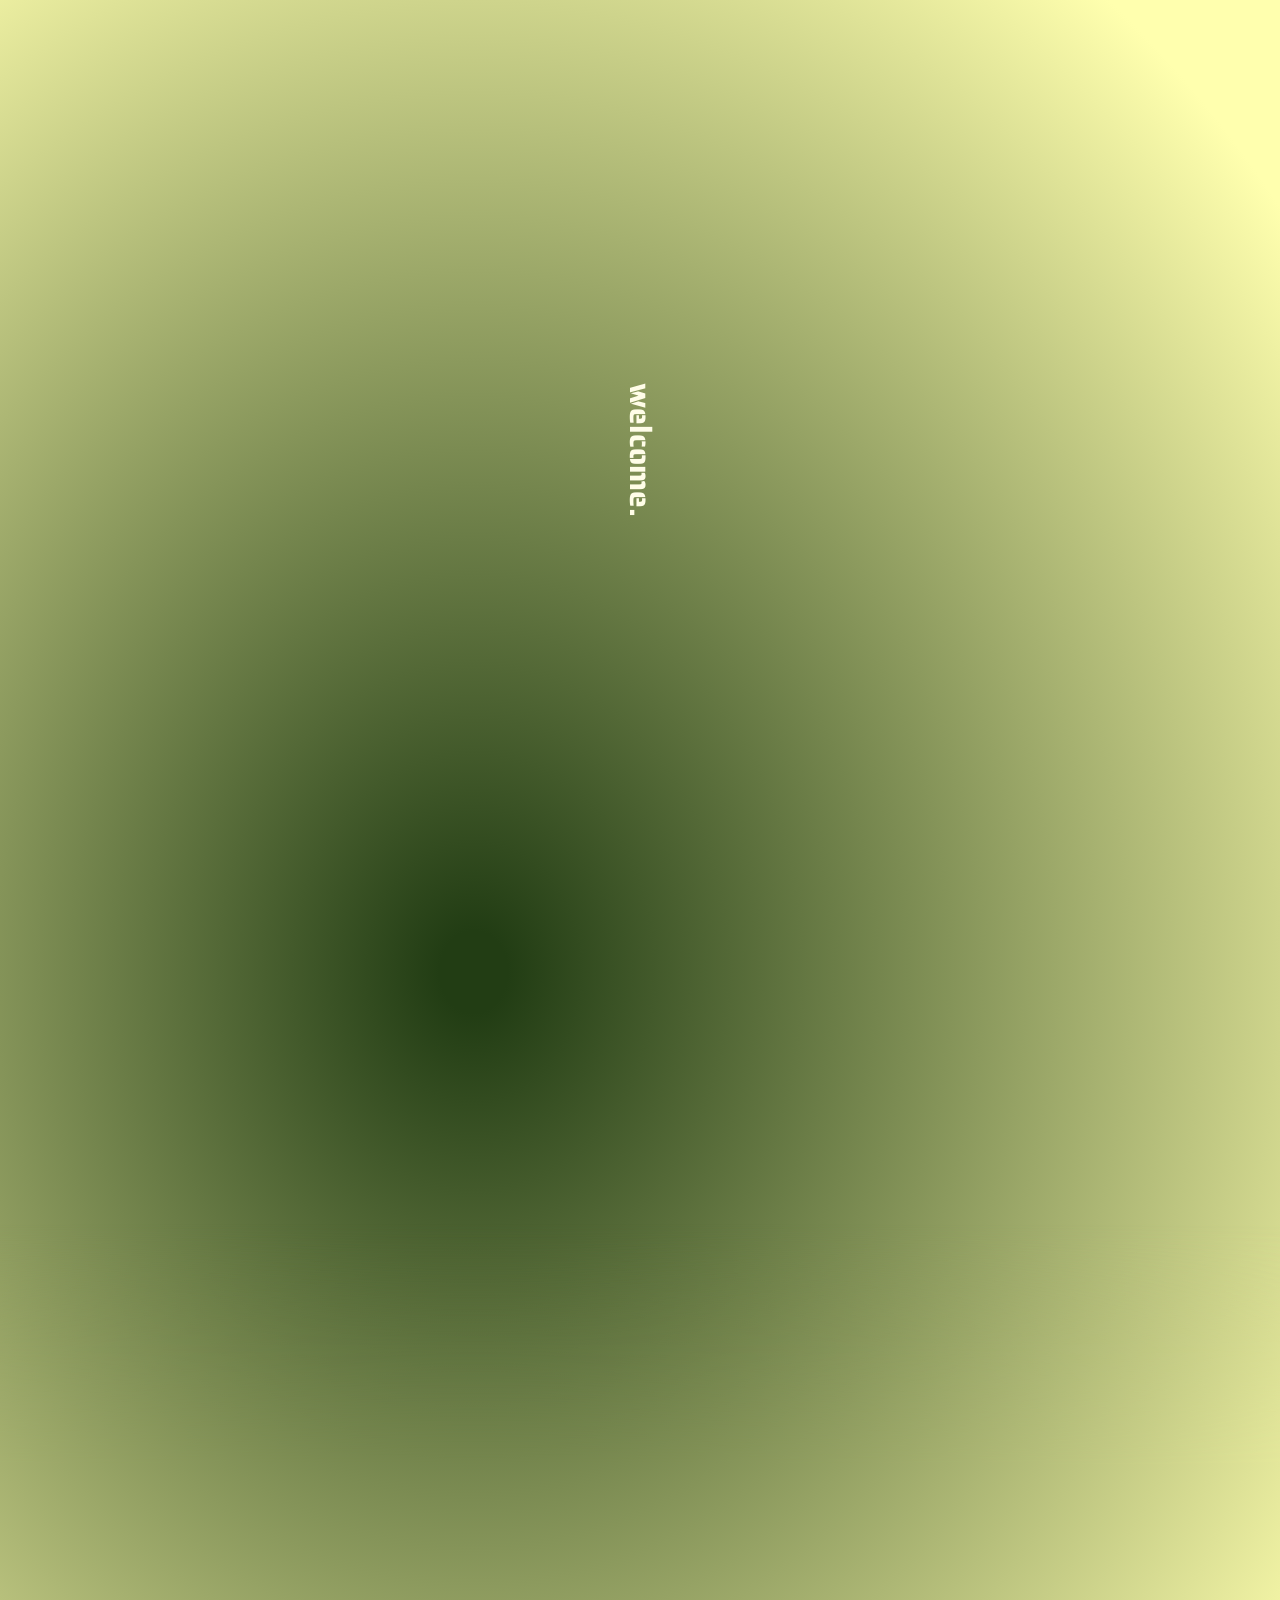
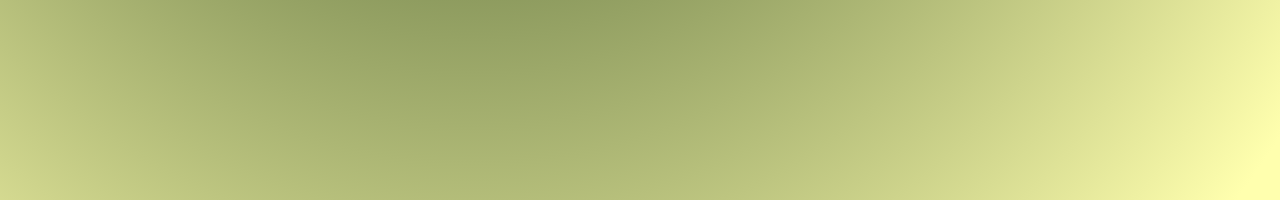
==== index.html @ 23ff1a55 "softer softer..." ====
<!DOCTYPE html>
<html lang="ko">
<head>
  <meta charset="UTF-8">
  <title>welcome.</title>
  <link rel="stylesheet" href="style.css">
</head>

<body>

  <section class="welcome">
    <h1 onclick="goAbout()">welcome.</h1>
  </section>

  <section class="about" id="about">

    <div class="video-screen">
      <video
        id="introVideo"
        src="video1.mp4"
        muted
        playsinline
        loop
        preload="auto">
      </video>
    </div>

    <div class="slider">

      <div class="panel intro">
        <div class="detail-menu">
          <a href="./input.html">Input</a>
          <a href="./dandelion.html">dandelion</a>
          <a href="./untitled.html">untitled</a>
        </div>

        <h2>about.</h2>
      </div>

      <div class="panel content">

        <div class="top-info">
          <p class="school">Hongik Univ.</p>
          <p class="dept">Department of Liberal Studies</p>
        </div>

        <div class="main-info">
          <p class="desc">
            미래에 직접 만든 툴로 제약분야에서 종사하고 싶습니다.
          </p>

          <p class="lang">
            I use <a href="./python.html">Python</a>.
          </p>
        </div>

      </div>

    </div>

  </section>

  <script>
    const about = document.querySelector('.about');
    const intro = document.querySelector('.intro');
    const video = document.querySelector('#introVideo');

    let isOpen = false;
    let warmupTimer = null;
    let sequenceTimers = [];
    const videoStartTime = 0;
    const scrollDuration = 1050;
    const videoFadeDuration = 1100;

    function clearSequenceTimers() {
      sequenceTimers.forEach(timer => clearTimeout(timer));
      sequenceTimers = [];

      if (warmupTimer !== null) {
        clearTimeout(warmupTimer);
        warmupTimer = null;
      }
    }

    function resetAboutState() {
      about.classList.remove('video-on');
      about.classList.remove('text-visible');
      about.classList.remove('open');
      intro.classList.remove('open');

      isOpen = false;
    }

    function openAbout() {
      about.classList.add('open');
      intro.classList.add('open');
      isOpen = true;
    }

    function closeAbout() {
      about.classList.remove('open');
      intro.classList.remove('open');
      isOpen = false;
    }

    function waitForVideoEvent(eventName, fallbackTime = 700) {
      return Promise.race([
        new Promise(resolve => {
          video.addEventListener(eventName, resolve, { once: true });
        }),
        new Promise(resolve => {
          setTimeout(resolve, fallbackTime);
        })
      ]);
    }

    async function resetVideoToBeginning() {
      if (video.readyState < 1) {
        video.load();
        await waitForVideoEvent('loadedmetadata');
      }

      video.pause();
      video.currentTime = videoStartTime;
      await waitForVideoEvent('seeked');
    }

    async function playVideoFromBeginning() {
      try {
        video.currentTime = videoStartTime;
        await waitForVideoEvent('seeked', 250);

        await video.play();
      } catch (error) {
        console.log('video play failed:', error);
      }
    }

    function startVideoSequence() {
      if (warmupTimer !== null) {
        clearTimeout(warmupTimer);
        warmupTimer = null;
      }

      about.classList.add('video-on');

      sequenceTimers.push(
        setTimeout(() => {
          playVideoFromBeginning();
        }, Math.max(scrollDuration, videoFadeDuration + 150))
      );

      sequenceTimers.push(
        setTimeout(() => {
          about.classList.add('text-visible');
        }, scrollDuration + 1200)
      );

      sequenceTimers.push(
        setTimeout(() => {
          openAbout();
        }, scrollDuration + 3200)
      );
    }

    function goAbout() {
      clearSequenceTimers();
      resetAboutState();

      about.scrollIntoView({
        behavior: 'smooth'
      });

      resetVideoToBeginning().catch(error => {
        console.log('video seek failed:', error);
      });
      startVideoSequence();
    }

    intro.addEventListener('click', () => {
      if (!about.classList.contains('text-visible')) return;

      if (isOpen) {
        closeAbout();
      } else {
        openAbout();
      }
    });

    window.addEventListener('load', () => {
      video.load();

      video.play()
        .then(() => {
          warmupTimer = setTimeout(() => {
            video.pause();
            video.currentTime = videoStartTime;
          }, 1200);
        })
        .catch(error => {
          console.log('video warmup failed:', error);
          resetVideoToBeginning().catch(seekError => {
            console.log('video seek failed:', seekError);
          });
        });
    });
  </script>

</body>
</html>
---- style.css ----
html {
  min-height: 100%;
}

body {
  margin: 0;
  padding: 0;
  min-height: 200vh;
  background: radial-gradient(
    ellipse at 37% 54%,
    #223d14 3%,
    #ffffae 90%
  );
  background-repeat: no-repeat;
  background-size: 100% 200vh;
}

/* 폰트 */
@font-face {
  font-family: 'SairaStencil';
  src: url('Saira.ttf');
}

@font-face {
  font-family: 'NotoSerifKR';
  src: url('Noto.ttf');
}

/* welcome. / about. */
h1,
h2 {
  font-family: 'SairaStencil', sans-serif;
  font-size: 30px;
  color: #fffde8;
  writing-mode: vertical-rl;
  margin: 0;
  cursor: pointer;
}

h1:hover,
h2:hover,
.detail-menu a:hover {
  background: linear-gradient(167deg, #fffab9, #ffdddf);
  -webkit-background-clip: text;
  -webkit-text-fill-color: transparent;
  transition: 0.35s;
}

/* 첫 화면 */
.welcome {
  height: 100vh;
  background: transparent;

  display: flex;
  justify-content: center;
  align-items: center;
}

/* about 화면 */
.about {
  position: relative;
  height: 100vh;
  overflow: hidden;
  background: transparent;
}

/* 배경 영상 */
.video-screen {
  position: absolute;
  inset: 0;
  z-index: 1;

  width: 100vw;
  height: 100vh;

  opacity: 1;
}

.about.video-on .video-screen {
  opacity: 1;
}

.video-screen video {
  width: 100vw;
  height: 100vh;
  object-fit: cover;
  filter: none;
  display: block;
}

.video-screen::before,
.video-screen::after {
  content: "";
  position: absolute;
  left: 0;
  width: 100%;
  height: 64vh;
  background: radial-gradient(
    ellipse at 37% 54%,
    #223d14 3%,
    #ffffae 90%
  );
  background-repeat: no-repeat;
  background-size: 100% 200vh;
  background-position: 0 -100vh;
  opacity: 1;
  pointer-events: none;
  transition: transform 1.3s ease 0.08s, opacity 1.3s ease 0.08s;
}

.video-screen::before {
  top: 0;
  -webkit-mask-image: linear-gradient(to bottom, #000 0%, #000 58%, transparent 100%);
  mask-image: linear-gradient(to bottom, #000 0%, #000 58%, transparent 100%);
}

.video-screen::after {
  bottom: 0;
  background-position: 0 -136vh;
  -webkit-mask-image: linear-gradient(to top, #000 0%, #000 58%, transparent 100%);
  mask-image: linear-gradient(to top, #000 0%, #000 58%, transparent 100%);
}

.about.video-on .video-screen::before,
.about.video-on .video-screen::after {
  opacity: 0;
}

.about.video-on .video-screen::before {
  transform: translateY(-6vh);
}

.about.video-on .video-screen::after {
  transform: translateY(6vh);
}

/* about / menu / content layer */
.slider {
  position: relative;
  z-index: 2;

  width: 100vw;
  height: 100vh;

  opacity: 0;
  pointer-events: none;
  transition: opacity 1.25s ease;
}

.about.text-visible .slider {
  opacity: 1;
  pointer-events: auto;
}

/* 공통 패널 */
.panel {
  position: absolute;
  top: 0;
  left: 0;

  width: 100vw;
  height: 100vh;

  display: flex;
  justify-content: center;
  align-items: center;
}

/* about. */
.intro {
  z-index: 4;
  transition: transform 1.15s ease-in-out;
}

.about.open .intro {
  transform: translateX(33vw);
}

/* detail menu: 기존처럼 about.이랑 같이 움직임 */
.detail-menu {
  position: absolute;
  z-index: 5;

  top: 50%;
  left: calc(50% - 160px);
  transform: translateY(-50%);

  display: flex;
  flex-direction: column;
  gap: 18px;

  opacity: 0;
  pointer-events: none;

  transition: opacity 1s ease 0.45s;
}

.intro.open .detail-menu {
  opacity: 1;
  pointer-events: auto;
}

.detail-menu a {
  font-family: 'SairaStencil', sans-serif;
  font-size: 20px;
  color: #fffde8;
  text-decoration: none;
  transition: 0.3s;
}

/* 자기소개 */
.content {
  z-index: 3;

  opacity: 0;
  transition: opacity 1.2s ease 0.35s;

  color: #1a2e12;
}

.about.open .content {
  opacity: 1;
}

/* 학교 / 소속 */
.top-info {
  position: absolute;
  top: 10vh;
  left: 12vw;

  opacity: 0;
  transform: translateY(35px);
  transition: opacity 1.05s ease 0.75s, transform 1.05s ease 0.75s;
}

/* 설명 / 언어 */
.main-info {
  position: absolute;
  top: 25vh;
  left: 12vw;

  opacity: 0;
  transform: translateY(35px);
  transition: opacity 1.05s ease 0.95s, transform 1.05s ease 0.95s;
}

.about.open .top-info,
.about.open .main-info {
  opacity: 1;
  transform: translateY(0);
}

/* 자기소개 폰트: 원래대로 NotoSerifKR */
.content p {
  font-family: 'NotoSerifKR', serif;
  color: #1a2e12;
  letter-spacing: 0.5px;
  max-width: 520px;
}

/* 학교 */
.school {
  font-size: 17px;
  font-weight: 800;
  margin: 0;
  line-height: 1;
}

/* 학부 */
.dept {
  font-size: 15px;
  font-weight: 800;
  margin: 0;
  line-height: 1;
}

/* 설명 */
.desc {
  font-size: 15px;
  line-height: 1.8;
  font-weight: 500;
  margin: 0 0 24px 0;
}

/* 언어 */
.lang {
  font-size: 15px;
  font-weight: 600;
  margin: 0;
}

/* Python 링크 */
.content a {
  font-family: 'NotoSerifKR', serif;
  color: #fff7e1;
  text-decoration: none;
  transition: 0.3s;
}

.content a:hover {
  color: #f50eca;
  text-decoration: underline;
}
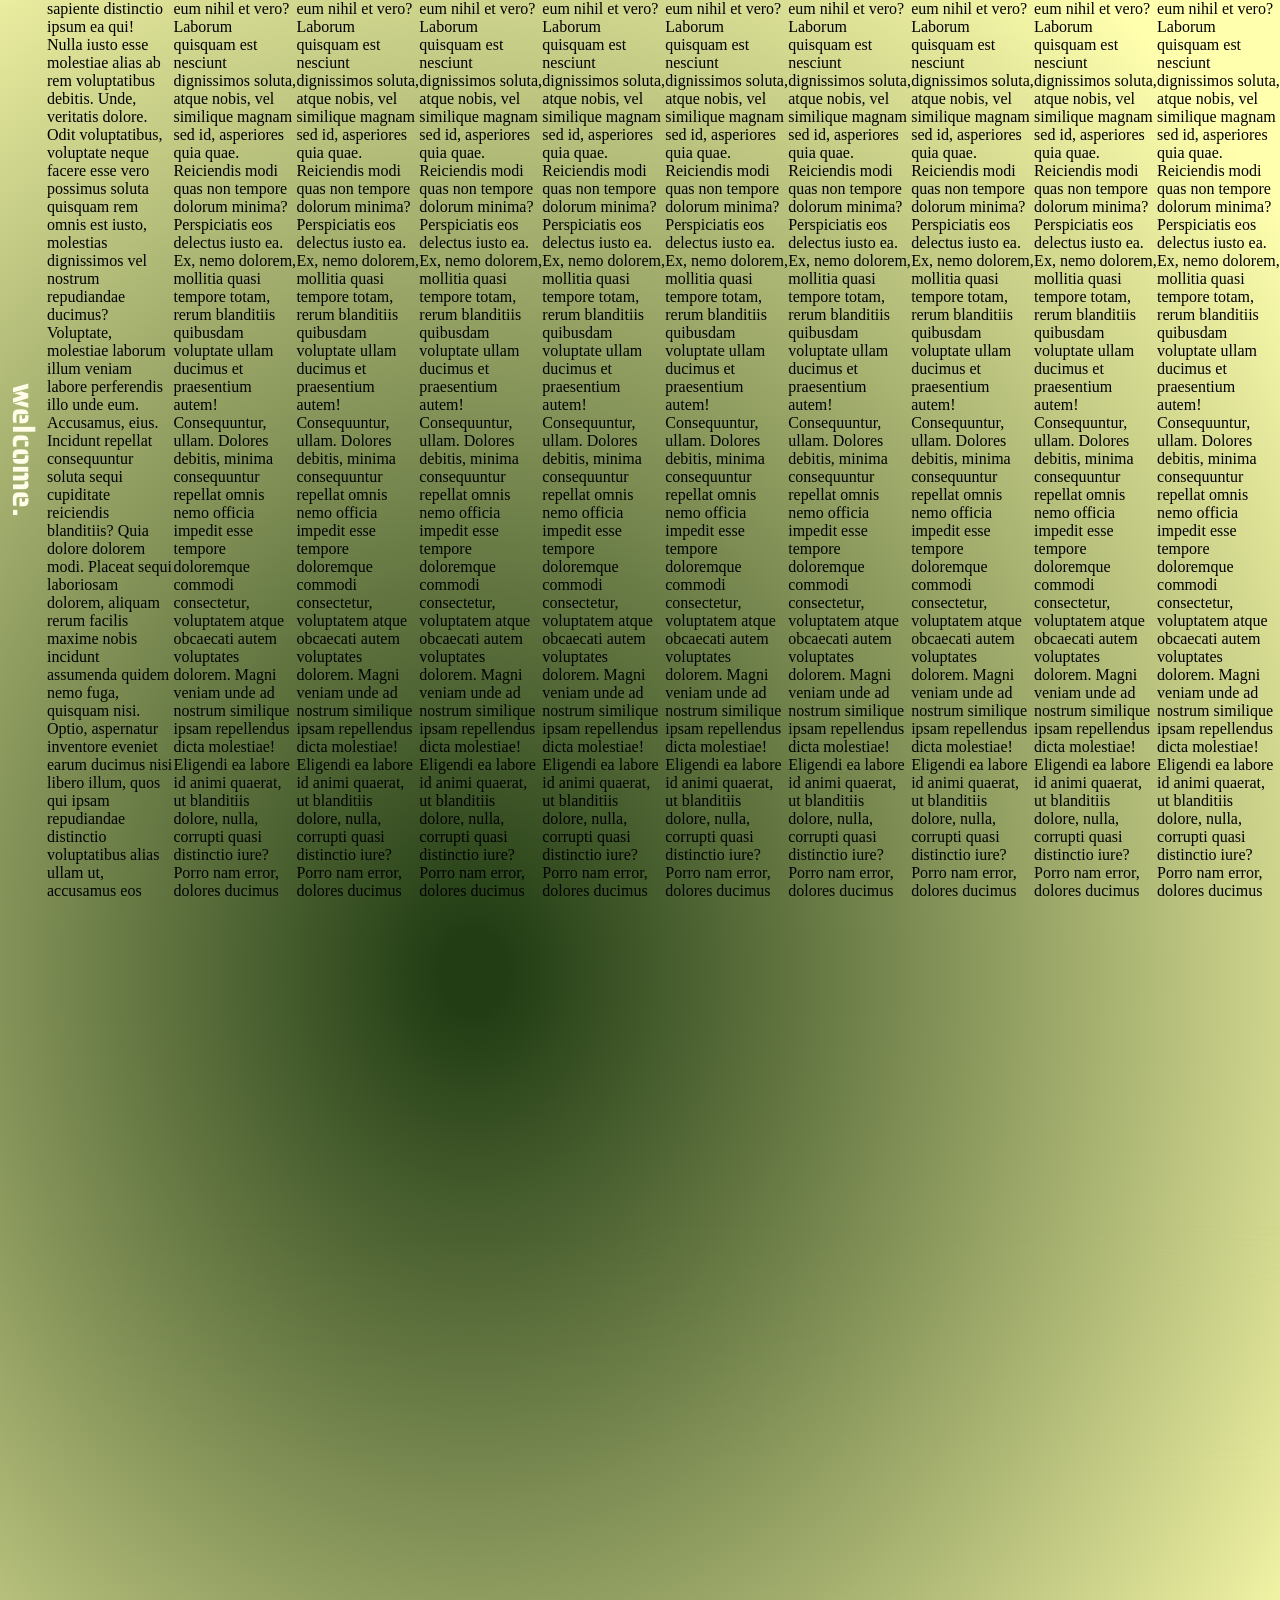
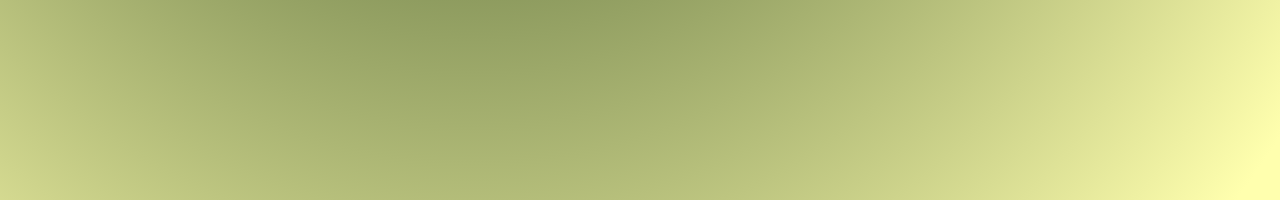
==== commit 8ecac257: "Update index.html" ====
--- a/index.html
+++ b/index.html
@@ -10,6 +10,47 @@
 
   <section class="welcome">
     <h1 onclick="goAbout()">welcome.</h1>
+    <div>Lorem ipsum dolor, sit amet consectetur adipisicing elit. Officia doloremque cum amet dolorum sapiente distinctio ipsum ea qui! Nulla iusto esse molestiae alias ab rem voluptatibus debitis. Unde, veritatis dolore.
+    Odit voluptatibus, voluptate neque facere esse vero possimus soluta quisquam rem omnis est iusto, molestias dignissimos vel nostrum repudiandae ducimus? Voluptate, molestiae laborum illum veniam labore perferendis illo unde eum.
+    Accusamus, eius. Incidunt repellat consequuntur soluta sequi cupiditate reiciendis blanditiis? Quia dolore dolorem modi. Placeat sequi laboriosam dolorem, aliquam rerum facilis maxime nobis incidunt assumenda quidem nemo fuga, quisquam nisi.
+    Optio, aspernatur inventore eveniet earum ducimus nisi libero illum, quos qui ipsam repudiandae distinctio voluptatibus alias ullam ut, accusamus eos nulla minus reiciendis nobis porro! Consequuntur voluptas dolore non mollitia.</div>
+    <div>Lorem, ipsum dolor sit amet consectetur adipisicing elit. Harum voluptas eum nihil et vero? Laborum quisquam est nesciunt dignissimos soluta, atque nobis, vel similique magnam sed id, asperiores quia quae.
+    Reiciendis modi quas non tempore dolorum minima? Perspiciatis eos delectus iusto ea. Ex, nemo dolorem, mollitia quasi tempore totam, rerum blanditiis quibusdam voluptate ullam ducimus et praesentium autem! Consequuntur, ullam.
+    Dolores debitis, minima consequuntur repellat omnis nemo officia impedit esse tempore doloremque commodi consectetur, voluptatem atque obcaecati autem voluptates dolorem. Magni veniam unde ad nostrum similique ipsam repellendus dicta molestiae!
+    Eligendi ea labore id animi quaerat, ut blanditiis dolore, nulla, corrupti quasi distinctio iure? Porro nam error, dolores ducimus iste quod ex, iure tempora sequi voluptatem ratione quis maiores libero?</div>
+    <div>Lorem, ipsum dolor sit amet consectetur adipisicing elit. Harum voluptas eum nihil et vero? Laborum quisquam est nesciunt dignissimos soluta, atque nobis, vel similique magnam sed id, asperiores quia quae.
+    Reiciendis modi quas non tempore dolorum minima? Perspiciatis eos delectus iusto ea. Ex, nemo dolorem, mollitia quasi tempore totam, rerum blanditiis quibusdam voluptate ullam ducimus et praesentium autem! Consequuntur, ullam.
+    Dolores debitis, minima consequuntur repellat omnis nemo officia impedit esse tempore doloremque commodi consectetur, voluptatem atque obcaecati autem voluptates dolorem. Magni veniam unde ad nostrum similique ipsam repellendus dicta molestiae!
+    Eligendi ea labore id animi quaerat, ut blanditiis dolore, nulla, corrupti quasi distinctio iure? Porro nam error, dolores ducimus iste quod ex, iure tempora sequi voluptatem ratione quis maiores libero?</div>
+    <div>Lorem, ipsum dolor sit amet consectetur adipisicing elit. Harum voluptas eum nihil et vero? Laborum quisquam est nesciunt dignissimos soluta, atque nobis, vel similique magnam sed id, asperiores quia quae.
+    Reiciendis modi quas non tempore dolorum minima? Perspiciatis eos delectus iusto ea. Ex, nemo dolorem, mollitia quasi tempore totam, rerum blanditiis quibusdam voluptate ullam ducimus et praesentium autem! Consequuntur, ullam.
+    Dolores debitis, minima consequuntur repellat omnis nemo officia impedit esse tempore doloremque commodi consectetur, voluptatem atque obcaecati autem voluptates dolorem. Magni veniam unde ad nostrum similique ipsam repellendus dicta molestiae!
+    Eligendi ea labore id animi quaerat, ut blanditiis dolore, nulla, corrupti quasi distinctio iure? Porro nam error, dolores ducimus iste quod ex, iure tempora sequi voluptatem ratione quis maiores libero?</div>
+    <div>Lorem, ipsum dolor sit amet consectetur adipisicing elit. Harum voluptas eum nihil et vero? Laborum quisquam est nesciunt dignissimos soluta, atque nobis, vel similique magnam sed id, asperiores quia quae.
+    Reiciendis modi quas non tempore dolorum minima? Perspiciatis eos delectus iusto ea. Ex, nemo dolorem, mollitia quasi tempore totam, rerum blanditiis quibusdam voluptate ullam ducimus et praesentium autem! Consequuntur, ullam.
+    Dolores debitis, minima consequuntur repellat omnis nemo officia impedit esse tempore doloremque commodi consectetur, voluptatem atque obcaecati autem voluptates dolorem. Magni veniam unde ad nostrum similique ipsam repellendus dicta molestiae!
+    Eligendi ea labore id animi quaerat, ut blanditiis dolore, nulla, corrupti quasi distinctio iure? Porro nam error, dolores ducimus iste quod ex, iure tempora sequi voluptatem ratione quis maiores libero?</div>
+    <div>Lorem, ipsum dolor sit amet consectetur adipisicing elit. Harum voluptas eum nihil et vero? Laborum quisquam est nesciunt dignissimos soluta, atque nobis, vel similique magnam sed id, asperiores quia quae.
+    Reiciendis modi quas non tempore dolorum minima? Perspiciatis eos delectus iusto ea. Ex, nemo dolorem, mollitia quasi tempore totam, rerum blanditiis quibusdam voluptate ullam ducimus et praesentium autem! Consequuntur, ullam.
+    Dolores debitis, minima consequuntur repellat omnis nemo officia impedit esse tempore doloremque commodi consectetur, voluptatem atque obcaecati autem voluptates dolorem. Magni veniam unde ad nostrum similique ipsam repellendus dicta molestiae!
+    Eligendi ea labore id animi quaerat, ut blanditiis dolore, nulla, corrupti quasi distinctio iure? Porro nam error, dolores ducimus iste quod ex, iure tempora sequi voluptatem ratione quis maiores libero?</div>
+    <div>Lorem, ipsum dolor sit amet consectetur adipisicing elit. Harum voluptas eum nihil et vero? Laborum quisquam est nesciunt dignissimos soluta, atque nobis, vel similique magnam sed id, asperiores quia quae.
+    Reiciendis modi quas non tempore dolorum minima? Perspiciatis eos delectus iusto ea. Ex, nemo dolorem, mollitia quasi tempore totam, rerum blanditiis quibusdam voluptate ullam ducimus et praesentium autem! Consequuntur, ullam.
+    Dolores debitis, minima consequuntur repellat omnis nemo officia impedit esse tempore doloremque commodi consectetur, voluptatem atque obcaecati autem voluptates dolorem. Magni veniam unde ad nostrum similique ipsam repellendus dicta molestiae!
+    Eligendi ea labore id animi quaerat, ut blanditiis dolore, nulla, corrupti quasi distinctio iure? Porro nam error, dolores ducimus iste quod ex, iure tempora sequi voluptatem ratione quis maiores libero?</div>
+    <div>Lorem, ipsum dolor sit amet consectetur adipisicing elit. Harum voluptas eum nihil et vero? Laborum quisquam est nesciunt dignissimos soluta, atque nobis, vel similique magnam sed id, asperiores quia quae.
+    Reiciendis modi quas non tempore dolorum minima? Perspiciatis eos delectus iusto ea. Ex, nemo dolorem, mollitia quasi tempore totam, rerum blanditiis quibusdam voluptate ullam ducimus et praesentium autem! Consequuntur, ullam.
+    Dolores debitis, minima consequuntur repellat omnis nemo officia impedit esse tempore doloremque commodi consectetur, voluptatem atque obcaecati autem voluptates dolorem. Magni veniam unde ad nostrum similique ipsam repellendus dicta molestiae!
+    Eligendi ea labore id animi quaerat, ut blanditiis dolore, nulla, corrupti quasi distinctio iure? Porro nam error, dolores ducimus iste quod ex, iure tempora sequi voluptatem ratione quis maiores libero?</div>
+    <div>Lorem, ipsum dolor sit amet consectetur adipisicing elit. Harum voluptas eum nihil et vero? Laborum quisquam est nesciunt dignissimos soluta, atque nobis, vel similique magnam sed id, asperiores quia quae.
+    Reiciendis modi quas non tempore dolorum minima? Perspiciatis eos delectus iusto ea. Ex, nemo dolorem, mollitia quasi tempore totam, rerum blanditiis quibusdam voluptate ullam ducimus et praesentium autem! Consequuntur, ullam.
+    Dolores debitis, minima consequuntur repellat omnis nemo officia impedit esse tempore doloremque commodi consectetur, voluptatem atque obcaecati autem voluptates dolorem. Magni veniam unde ad nostrum similique ipsam repellendus dicta molestiae!
+    Eligendi ea labore id animi quaerat, ut blanditiis dolore, nulla, corrupti quasi distinctio iure? Porro nam error, dolores ducimus iste quod ex, iure tempora sequi voluptatem ratione quis maiores libero?</div>
+    <div>Lorem, ipsum dolor sit amet consectetur adipisicing elit. Harum voluptas eum nihil et vero? Laborum quisquam est nesciunt dignissimos soluta, atque nobis, vel similique magnam sed id, asperiores quia quae.
+    Reiciendis modi quas non tempore dolorum minima? Perspiciatis eos delectus iusto ea. Ex, nemo dolorem, mollitia quasi tempore totam, rerum blanditiis quibusdam voluptate ullam ducimus et praesentium autem! Consequuntur, ullam.
+    Dolores debitis, minima consequuntur repellat omnis nemo officia impedit esse tempore doloremque commodi consectetur, voluptatem atque obcaecati autem voluptates dolorem. Magni veniam unde ad nostrum similique ipsam repellendus dicta molestiae!
+    Eligendi ea labore id animi quaerat, ut blanditiis dolore, nulla, corrupti quasi distinctio iure? Porro nam error, dolores ducimus iste quod ex, iure tempora sequi voluptatem ratione quis maiores libero?</div>
+    
   </section>
 
   <section class="about" id="about">
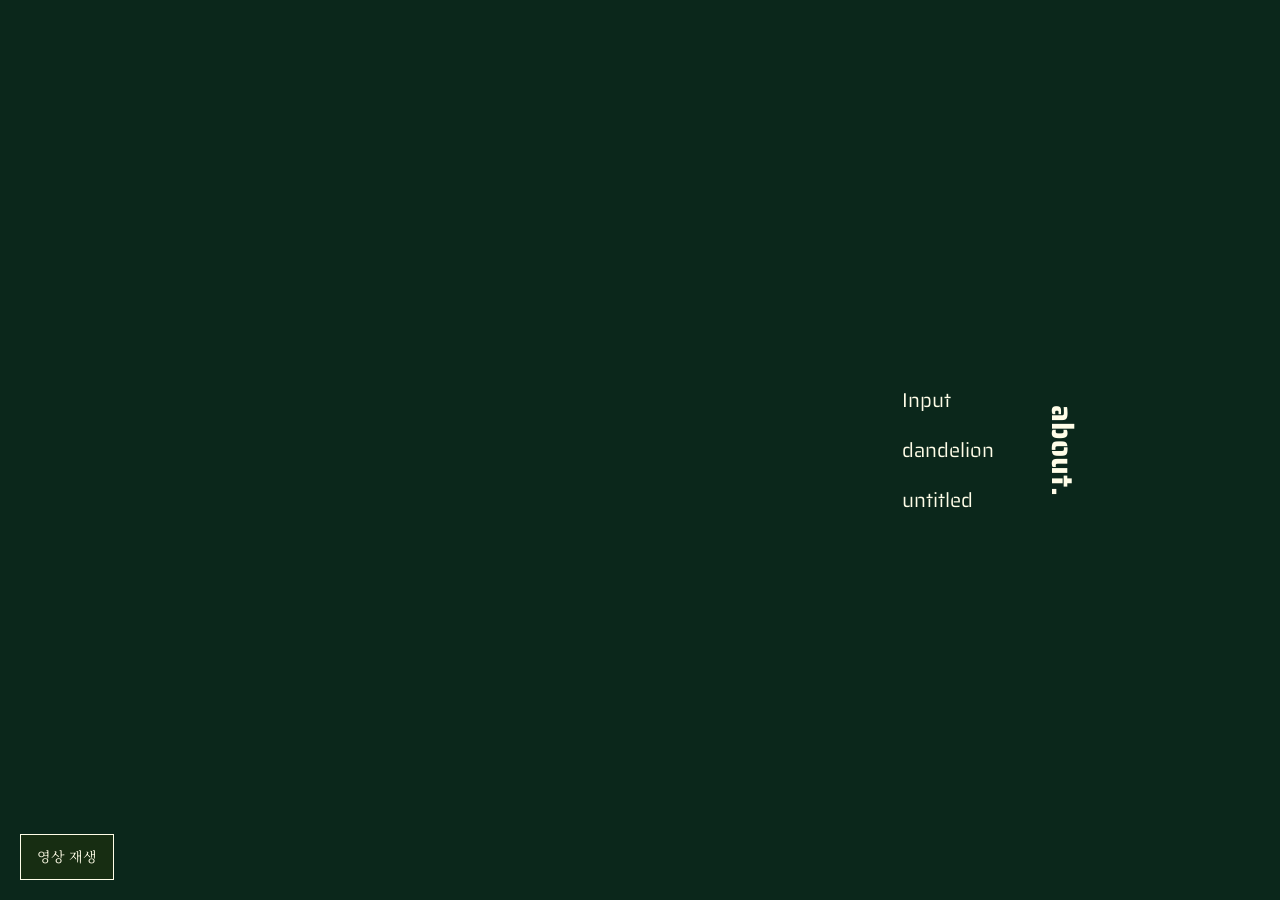
==== commit e180b8e6: "Publish dandellas portfolio and video introduction" ====
--- a/index.html
+++ b/index.html
@@ -2,63 +2,20 @@
 <html lang="ko">
 <head>
   <meta charset="UTF-8">
-  <title>welcome.</title>
-  <link rel="stylesheet" href="style.css">
+  <title>dandellas</title>
+  <link rel="icon" href="./assets/seed.svg">
+  <link rel="stylesheet" href="./fonts.css">
+  <link rel="stylesheet" href="home-original.css">
 </head>
 
-<body>
+<body class="hello-intro">
 
-  <section class="welcome">
-    <h1 onclick="goAbout()">welcome.</h1>
-    <div>Lorem ipsum dolor, sit amet consectetur adipisicing elit. Officia doloremque cum amet dolorum sapiente distinctio ipsum ea qui! Nulla iusto esse molestiae alias ab rem voluptatibus debitis. Unde, veritatis dolore.
-    Odit voluptatibus, voluptate neque facere esse vero possimus soluta quisquam rem omnis est iusto, molestias dignissimos vel nostrum repudiandae ducimus? Voluptate, molestiae laborum illum veniam labore perferendis illo unde eum.
-    Accusamus, eius. Incidunt repellat consequuntur soluta sequi cupiditate reiciendis blanditiis? Quia dolore dolorem modi. Placeat sequi laboriosam dolorem, aliquam rerum facilis maxime nobis incidunt assumenda quidem nemo fuga, quisquam nisi.
-    Optio, aspernatur inventore eveniet earum ducimus nisi libero illum, quos qui ipsam repudiandae distinctio voluptatibus alias ullam ut, accusamus eos nulla minus reiciendis nobis porro! Consequuntur voluptas dolore non mollitia.</div>
-    <div>Lorem, ipsum dolor sit amet consectetur adipisicing elit. Harum voluptas eum nihil et vero? Laborum quisquam est nesciunt dignissimos soluta, atque nobis, vel similique magnam sed id, asperiores quia quae.
-    Reiciendis modi quas non tempore dolorum minima? Perspiciatis eos delectus iusto ea. Ex, nemo dolorem, mollitia quasi tempore totam, rerum blanditiis quibusdam voluptate ullam ducimus et praesentium autem! Consequuntur, ullam.
-    Dolores debitis, minima consequuntur repellat omnis nemo officia impedit esse tempore doloremque commodi consectetur, voluptatem atque obcaecati autem voluptates dolorem. Magni veniam unde ad nostrum similique ipsam repellendus dicta molestiae!
-    Eligendi ea labore id animi quaerat, ut blanditiis dolore, nulla, corrupti quasi distinctio iure? Porro nam error, dolores ducimus iste quod ex, iure tempora sequi voluptatem ratione quis maiores libero?</div>
-    <div>Lorem, ipsum dolor sit amet consectetur adipisicing elit. Harum voluptas eum nihil et vero? Laborum quisquam est nesciunt dignissimos soluta, atque nobis, vel similique magnam sed id, asperiores quia quae.
-    Reiciendis modi quas non tempore dolorum minima? Perspiciatis eos delectus iusto ea. Ex, nemo dolorem, mollitia quasi tempore totam, rerum blanditiis quibusdam voluptate ullam ducimus et praesentium autem! Consequuntur, ullam.
-    Dolores debitis, minima consequuntur repellat omnis nemo officia impedit esse tempore doloremque commodi consectetur, voluptatem atque obcaecati autem voluptates dolorem. Magni veniam unde ad nostrum similique ipsam repellendus dicta molestiae!
-    Eligendi ea labore id animi quaerat, ut blanditiis dolore, nulla, corrupti quasi distinctio iure? Porro nam error, dolores ducimus iste quod ex, iure tempora sequi voluptatem ratione quis maiores libero?</div>
-    <div>Lorem, ipsum dolor sit amet consectetur adipisicing elit. Harum voluptas eum nihil et vero? Laborum quisquam est nesciunt dignissimos soluta, atque nobis, vel similique magnam sed id, asperiores quia quae.
-    Reiciendis modi quas non tempore dolorum minima? Perspiciatis eos delectus iusto ea. Ex, nemo dolorem, mollitia quasi tempore totam, rerum blanditiis quibusdam voluptate ullam ducimus et praesentium autem! Consequuntur, ullam.
-    Dolores debitis, minima consequuntur repellat omnis nemo officia impedit esse tempore doloremque commodi consectetur, voluptatem atque obcaecati autem voluptates dolorem. Magni veniam unde ad nostrum similique ipsam repellendus dicta molestiae!
-    Eligendi ea labore id animi quaerat, ut blanditiis dolore, nulla, corrupti quasi distinctio iure? Porro nam error, dolores ducimus iste quod ex, iure tempora sequi voluptatem ratione quis maiores libero?</div>
-    <div>Lorem, ipsum dolor sit amet consectetur adipisicing elit. Harum voluptas eum nihil et vero? Laborum quisquam est nesciunt dignissimos soluta, atque nobis, vel similique magnam sed id, asperiores quia quae.
-    Reiciendis modi quas non tempore dolorum minima? Perspiciatis eos delectus iusto ea. Ex, nemo dolorem, mollitia quasi tempore totam, rerum blanditiis quibusdam voluptate ullam ducimus et praesentium autem! Consequuntur, ullam.
-    Dolores debitis, minima consequuntur repellat omnis nemo officia impedit esse tempore doloremque commodi consectetur, voluptatem atque obcaecati autem voluptates dolorem. Magni veniam unde ad nostrum similique ipsam repellendus dicta molestiae!
-    Eligendi ea labore id animi quaerat, ut blanditiis dolore, nulla, corrupti quasi distinctio iure? Porro nam error, dolores ducimus iste quod ex, iure tempora sequi voluptatem ratione quis maiores libero?</div>
-    <div>Lorem, ipsum dolor sit amet consectetur adipisicing elit. Harum voluptas eum nihil et vero? Laborum quisquam est nesciunt dignissimos soluta, atque nobis, vel similique magnam sed id, asperiores quia quae.
-    Reiciendis modi quas non tempore dolorum minima? Perspiciatis eos delectus iusto ea. Ex, nemo dolorem, mollitia quasi tempore totam, rerum blanditiis quibusdam voluptate ullam ducimus et praesentium autem! Consequuntur, ullam.
-    Dolores debitis, minima consequuntur repellat omnis nemo officia impedit esse tempore doloremque commodi consectetur, voluptatem atque obcaecati autem voluptates dolorem. Magni veniam unde ad nostrum similique ipsam repellendus dicta molestiae!
-    Eligendi ea labore id animi quaerat, ut blanditiis dolore, nulla, corrupti quasi distinctio iure? Porro nam error, dolores ducimus iste quod ex, iure tempora sequi voluptatem ratione quis maiores libero?</div>
-    <div>Lorem, ipsum dolor sit amet consectetur adipisicing elit. Harum voluptas eum nihil et vero? Laborum quisquam est nesciunt dignissimos soluta, atque nobis, vel similique magnam sed id, asperiores quia quae.
-    Reiciendis modi quas non tempore dolorum minima? Perspiciatis eos delectus iusto ea. Ex, nemo dolorem, mollitia quasi tempore totam, rerum blanditiis quibusdam voluptate ullam ducimus et praesentium autem! Consequuntur, ullam.
-    Dolores debitis, minima consequuntur repellat omnis nemo officia impedit esse tempore doloremque commodi consectetur, voluptatem atque obcaecati autem voluptates dolorem. Magni veniam unde ad nostrum similique ipsam repellendus dicta molestiae!
-    Eligendi ea labore id animi quaerat, ut blanditiis dolore, nulla, corrupti quasi distinctio iure? Porro nam error, dolores ducimus iste quod ex, iure tempora sequi voluptatem ratione quis maiores libero?</div>
-    <div>Lorem, ipsum dolor sit amet consectetur adipisicing elit. Harum voluptas eum nihil et vero? Laborum quisquam est nesciunt dignissimos soluta, atque nobis, vel similique magnam sed id, asperiores quia quae.
-    Reiciendis modi quas non tempore dolorum minima? Perspiciatis eos delectus iusto ea. Ex, nemo dolorem, mollitia quasi tempore totam, rerum blanditiis quibusdam voluptate ullam ducimus et praesentium autem! Consequuntur, ullam.
-    Dolores debitis, minima consequuntur repellat omnis nemo officia impedit esse tempore doloremque commodi consectetur, voluptatem atque obcaecati autem voluptates dolorem. Magni veniam unde ad nostrum similique ipsam repellendus dicta molestiae!
-    Eligendi ea labore id animi quaerat, ut blanditiis dolore, nulla, corrupti quasi distinctio iure? Porro nam error, dolores ducimus iste quod ex, iure tempora sequi voluptatem ratione quis maiores libero?</div>
-    <div>Lorem, ipsum dolor sit amet consectetur adipisicing elit. Harum voluptas eum nihil et vero? Laborum quisquam est nesciunt dignissimos soluta, atque nobis, vel similique magnam sed id, asperiores quia quae.
-    Reiciendis modi quas non tempore dolorum minima? Perspiciatis eos delectus iusto ea. Ex, nemo dolorem, mollitia quasi tempore totam, rerum blanditiis quibusdam voluptate ullam ducimus et praesentium autem! Consequuntur, ullam.
-    Dolores debitis, minima consequuntur repellat omnis nemo officia impedit esse tempore doloremque commodi consectetur, voluptatem atque obcaecati autem voluptates dolorem. Magni veniam unde ad nostrum similique ipsam repellendus dicta molestiae!
-    Eligendi ea labore id animi quaerat, ut blanditiis dolore, nulla, corrupti quasi distinctio iure? Porro nam error, dolores ducimus iste quod ex, iure tempora sequi voluptatem ratione quis maiores libero?</div>
-    <div>Lorem, ipsum dolor sit amet consectetur adipisicing elit. Harum voluptas eum nihil et vero? Laborum quisquam est nesciunt dignissimos soluta, atque nobis, vel similique magnam sed id, asperiores quia quae.
-    Reiciendis modi quas non tempore dolorum minima? Perspiciatis eos delectus iusto ea. Ex, nemo dolorem, mollitia quasi tempore totam, rerum blanditiis quibusdam voluptate ullam ducimus et praesentium autem! Consequuntur, ullam.
-    Dolores debitis, minima consequuntur repellat omnis nemo officia impedit esse tempore doloremque commodi consectetur, voluptatem atque obcaecati autem voluptates dolorem. Magni veniam unde ad nostrum similique ipsam repellendus dicta molestiae!
-    Eligendi ea labore id animi quaerat, ut blanditiis dolore, nulla, corrupti quasi distinctio iure? Porro nam error, dolores ducimus iste quod ex, iure tempora sequi voluptatem ratione quis maiores libero?</div>
-    
-  </section>
-
-  <section class="about" id="about">
+<section class="about" id="about">
 
     <div class="video-screen">
       <video
         id="introVideo"
-        src="video1.mp4"
+        src="./비디오 프로젝트 2.mp4"
         muted
         playsinline
         loop
@@ -69,183 +26,24 @@
     <div class="slider">
 
       <div class="panel intro">
-        <div class="detail-menu">
+        <div class="detail-menu" id="home-menu" inert>
           <a href="./input.html">Input</a>
           <a href="./dandelion.html">dandelion</a>
           <a href="./untitled.html">untitled</a>
         </div>
 
-        <h2>about.</h2>
+        <h2 id="about-toggle" role="button" tabindex="-1" aria-hidden="true" aria-expanded="false" aria-controls="home-menu"><span class="about-word">about.</span><svg id="letter-morph" class="letter-morph" xmlns="http://www.w3.org/2000/svg" aria-hidden="true" focusable="false"></svg></h2>
       </div>
 
-      <div class="panel content">
-
-        <div class="top-info">
-          <p class="school">Hongik Univ.</p>
-          <p class="dept">Department of Liberal Studies</p>
-        </div>
-
-        <div class="main-info">
-          <p class="desc">
-            미래에 직접 만든 툴로 제약분야에서 종사하고 싶습니다.
-          </p>
-
-          <p class="lang">
-            I use <a href="./python.html">Python</a>.
-          </p>
-        </div>
-
-      </div>
 
     </div>
 
+    <button type="button" id="video-play" class="playback-fallback" aria-controls="introVideo" hidden>영상 재생</button>
+    <p id="video-status" class="video-status" role="status" aria-live="polite"></p>
   </section>
 
-  <script>
-    const about = document.querySelector('.about');
-    const intro = document.querySelector('.intro');
-    const video = document.querySelector('#introVideo');
+  <script src="./home-video.js" defer></script>
 
-    let isOpen = false;
-    let warmupTimer = null;
-    let sequenceTimers = [];
-    const videoStartTime = 0;
-    const scrollDuration = 1050;
-    const videoFadeDuration = 1100;
-
-    function clearSequenceTimers() {
-      sequenceTimers.forEach(timer => clearTimeout(timer));
-      sequenceTimers = [];
-
-      if (warmupTimer !== null) {
-        clearTimeout(warmupTimer);
-        warmupTimer = null;
-      }
-    }
-
-    function resetAboutState() {
-      about.classList.remove('video-on');
-      about.classList.remove('text-visible');
-      about.classList.remove('open');
-      intro.classList.remove('open');
-
-      isOpen = false;
-    }
-
-    function openAbout() {
-      about.classList.add('open');
-      intro.classList.add('open');
-      isOpen = true;
-    }
-
-    function closeAbout() {
-      about.classList.remove('open');
-      intro.classList.remove('open');
-      isOpen = false;
-    }
-
-    function waitForVideoEvent(eventName, fallbackTime = 700) {
-      return Promise.race([
-        new Promise(resolve => {
-          video.addEventListener(eventName, resolve, { once: true });
-        }),
-        new Promise(resolve => {
-          setTimeout(resolve, fallbackTime);
-        })
-      ]);
-    }
-
-    async function resetVideoToBeginning() {
-      if (video.readyState < 1) {
-        video.load();
-        await waitForVideoEvent('loadedmetadata');
-      }
-
-      video.pause();
-      video.currentTime = videoStartTime;
-      await waitForVideoEvent('seeked');
-    }
-
-    async function playVideoFromBeginning() {
-      try {
-        video.currentTime = videoStartTime;
-        await waitForVideoEvent('seeked', 250);
-
-        await video.play();
-      } catch (error) {
-        console.log('video play failed:', error);
-      }
-    }
-
-    function startVideoSequence() {
-      if (warmupTimer !== null) {
-        clearTimeout(warmupTimer);
-        warmupTimer = null;
-      }
-
-      about.classList.add('video-on');
-
-      sequenceTimers.push(
-        setTimeout(() => {
-          playVideoFromBeginning();
-        }, Math.max(scrollDuration, videoFadeDuration + 150))
-      );
-
-      sequenceTimers.push(
-        setTimeout(() => {
-          about.classList.add('text-visible');
-        }, scrollDuration + 1200)
-      );
-
-      sequenceTimers.push(
-        setTimeout(() => {
-          openAbout();
-        }, scrollDuration + 3200)
-      );
-    }
-
-    function goAbout() {
-      clearSequenceTimers();
-      resetAboutState();
-
-      about.scrollIntoView({
-        behavior: 'smooth'
-      });
-
-      resetVideoToBeginning().catch(error => {
-        console.log('video seek failed:', error);
-      });
-      startVideoSequence();
-    }
-
-    intro.addEventListener('click', () => {
-      if (!about.classList.contains('text-visible')) return;
-
-      if (isOpen) {
-        closeAbout();
-      } else {
-        openAbout();
-      }
-    });
-
-    window.addEventListener('load', () => {
-      video.load();
-
-      video.play()
-        .then(() => {
-          warmupTimer = setTimeout(() => {
-            video.pause();
-            video.currentTime = videoStartTime;
-          }, 1200);
-        })
-        .catch(error => {
-          console.log('video warmup failed:', error);
-          resetVideoToBeginning().catch(seekError => {
-            console.log('video seek failed:', seekError);
-          });
-        });
-    });
-  </script>
 
 </body>
 </html>
--- a/fonts.css
+++ b/fonts.css
@@ -0,0 +1,55 @@
+/*
+ * Original website fonts, byte-identical to the user's local font collection.
+ * Saira.ttf: Saira Stencil, wght 100..900, wdth 50..125.
+ * Noto.ttf: Noto Serif KR, wght 200..900.
+ * Both fonts use SIL Open Font License 1.1; notices accompany the fonts in
+ * assets/licenses/Saira-OFL.txt and assets/licenses/NotoSerifKR-OFL.txt.
+ *
+ * Load this once before page styles. Remove duplicate @font-face declarations
+ * from those styles to keep weight/stretch matching unambiguous.
+ * The original short aliases are preserved, with canonical-family aliases too.
+ * No page layout, global font size, font weight, or font synthesis is changed.
+ */
+
+@font-face {
+  font-family: 'SairaStencil';
+  src: url('./assets/Saira.ttf') format('truetype');
+  font-style: normal;
+  font-weight: 100 900;
+  font-stretch: 50% 125%;
+  font-display: swap;
+}
+
+@font-face {
+  font-family: 'Saira Stencil';
+  src: url('./assets/Saira.ttf') format('truetype');
+  font-style: normal;
+  font-weight: 100 900;
+  font-stretch: 50% 125%;
+  font-display: swap;
+}
+
+@font-face {
+  font-family: 'NotoSerifKR';
+  src: url('./assets/Noto.ttf') format('truetype');
+  font-style: normal;
+  font-weight: 200 900;
+  font-display: swap;
+}
+
+@font-face {
+  font-family: 'Noto Serif KR';
+  src: url('./assets/Noto.ttf') format('truetype');
+  font-style: normal;
+  font-weight: 200 900;
+  font-display: swap;
+}
+
+:root {
+  --font-display: 'SairaStencil', sans-serif;
+  --font-text: 'NotoSerifKR', serif;
+  --font-serif: var(--font-text);
+  --font-ui: var(--font-text);
+  --font-original-heading-weight: 700;
+  --font-original-width: 100%;
+}
--- a/home-original.css
+++ b/home-original.css
@@ -0,0 +1,381 @@
+html {
+  min-height: 100%;
+}
+
+body {
+  margin: 0;
+  padding: 0;
+  min-height: 100vh;
+  background: radial-gradient(
+    ellipse at 37% 54%,
+    #223d14 3%,
+    #ffffae 90%
+  );
+  background-repeat: no-repeat;
+  background-size: 100% 200vh;
+  background-position: 0 0;
+}
+
+/* 폰트 */
+/* welcome. / about. */
+h1,
+h2 {
+  font-family: 'SairaStencil', sans-serif;
+  font-size: 30px;
+  color: #fffde8;
+  writing-mode: vertical-rl;
+  margin: 0;
+  cursor: pointer;
+}
+
+h1:hover,
+h2:hover,
+.detail-menu a:hover {
+  background: linear-gradient(167deg, #fffab9, #ffdddf);
+  -webkit-background-clip: text;
+  -webkit-text-fill-color: transparent;
+  transition: 0.35s;
+}
+
+/* 첫 화면 */
+.welcome {
+  height: 100vh;
+  background: transparent;
+
+  display: flex;
+  justify-content: center;
+  align-items: center;
+}
+
+/* about 화면 */
+.about {
+  position: relative;
+  height: 100vh;
+  overflow: hidden;
+  background: transparent;
+}
+
+/* 배경 영상 */
+.video-screen {
+  position: absolute;
+  inset: 0;
+  z-index: 1;
+
+  width: 100vw;
+  height: 100vh;
+
+  opacity: 1;
+}
+
+.about.video-on .video-screen {
+  opacity: 1;
+}
+
+.video-screen video {
+  width: 100vw;
+  height: 100vh;
+  object-fit: cover;
+  filter: none;
+  display: block;
+}
+
+.video-screen::before,
+.video-screen::after {
+  content: "";
+  position: absolute;
+  left: 0;
+  width: 100%;
+  height: 64vh;
+  background: radial-gradient(
+    ellipse at 37% 54%,
+    #223d14 3%,
+    #ffffae 90%
+  );
+  background-repeat: no-repeat;
+  background-size: 100% 200vh;
+  background-position: 0 -100vh;
+  opacity: 1;
+  pointer-events: none;
+  transition: transform 1.3s ease 0.08s, opacity 1.3s ease 0.08s;
+}
+
+.video-screen::before {
+  top: 0;
+  -webkit-mask-image: linear-gradient(to bottom, #000 0%, #000 58%, transparent 100%);
+  mask-image: linear-gradient(to bottom, #000 0%, #000 58%, transparent 100%);
+}
+
+.video-screen::after {
+  bottom: 0;
+  background-position: 0 -136vh;
+  -webkit-mask-image: linear-gradient(to top, #000 0%, #000 58%, transparent 100%);
+  mask-image: linear-gradient(to top, #000 0%, #000 58%, transparent 100%);
+}
+
+.about.video-on .video-screen::before,
+.about.video-on .video-screen::after {
+  opacity: 0;
+}
+
+.about.video-on .video-screen::before {
+  transform: translateY(-6vh);
+}
+
+.about.video-on .video-screen::after {
+  transform: translateY(6vh);
+}
+
+/* about / menu / content layer */
+.slider {
+  position: relative;
+  z-index: 2;
+
+  width: 100vw;
+  height: 100vh;
+
+  opacity: 0;
+  pointer-events: none;
+  transition: opacity 1.25s ease;
+}
+
+.about.text-visible .slider {
+  opacity: 1;
+  pointer-events: auto;
+}
+
+/* 공통 패널 */
+.panel {
+  position: absolute;
+  top: 0;
+  left: 0;
+
+  width: 100vw;
+  height: 100vh;
+
+  display: flex;
+  justify-content: center;
+  align-items: center;
+}
+
+/* about. */
+.intro {
+  z-index: 4;
+  transition: transform 1.15s ease-in-out;
+}
+
+.about.open .intro {
+  transform: translateX(33vw);
+}
+
+/* detail menu: 기존처럼 about.이랑 같이 움직임 */
+.detail-menu {
+  position: absolute;
+  z-index: 5;
+
+  top: 50%;
+  left: calc(50% - 160px);
+  transform: translateY(-50%);
+
+  display: flex;
+  flex-direction: column;
+  gap: 18px;
+
+  opacity: 0;
+  pointer-events: none;
+
+  transition: opacity 1s ease 0.45s;
+}
+
+.intro.open .detail-menu {
+  opacity: 1;
+  pointer-events: auto;
+}
+
+.detail-menu a {
+  font-family: 'SairaStencil', sans-serif;
+  font-size: 20px;
+  color: #fffde8;
+  text-decoration: none;
+  transition: 0.3s;
+}
+
+/* 자기소개 */
+.content {
+  z-index: 3;
+
+  opacity: 0;
+  transition: opacity 1.2s ease 0.35s;
+
+  color: #1a2e12;
+}
+
+.about.open .content {
+  opacity: 1;
+}
+
+/* 학교 / 소속 */
+.top-info {
+  position: absolute;
+  top: 10vh;
+  left: 12vw;
+
+  opacity: 0;
+  transform: translateY(35px);
+  transition: opacity 1.05s ease 0.75s, transform 1.05s ease 0.75s;
+}
+
+/* 설명 / 언어 */
+.main-info {
+  position: absolute;
+  top: 25vh;
+  left: 12vw;
+
+  opacity: 0;
+  transform: translateY(35px);
+  transition: opacity 1.05s ease 0.95s, transform 1.05s ease 0.95s;
+}
+
+.about.open .top-info,
+.about.open .main-info {
+  opacity: 1;
+  transform: translateY(0);
+}
+
+/* 자기소개 폰트: 원래대로 NotoSerifKR */
+.content p {
+  font-family: 'NotoSerifKR', serif;
+  color: #1a2e12;
+  letter-spacing: 0.5px;
+  max-width: 520px;
+}
+
+/* 학교 */
+.school {
+  font-size: 17px;
+  font-weight: 800;
+  margin: 0;
+  line-height: 1;
+}
+
+/* 학부 */
+.dept {
+  font-size: 15px;
+  font-weight: 800;
+  margin: 0;
+  line-height: 1;
+}
+
+/* 설명 */
+.desc {
+  font-size: 15px;
+  line-height: 1.8;
+  font-weight: 500;
+  margin: 0 0 24px 0;
+}
+
+/* 언어 */
+.lang {
+  font-size: 15px;
+  font-weight: 600;
+  margin: 0;
+}
+
+/* Python 링크 */
+.content a {
+  font-family: 'NotoSerifKR', serif;
+  color: #fff7e1;
+  text-decoration: none;
+  transition: 0.3s;
+}
+
+.content a:hover {
+  color: #f50eca;
+  text-decoration: underline;
+}
+
+/* Video clock: 6.5s lead, then 500ms fade + 700ms hold + 2200ms liquid morph. */
+.hello-intro .about .video-screen {
+  opacity: 1;
+  filter: none;
+  mix-blend-mode: normal;
+  transition: none;
+  transform: none;
+}
+.hello-intro .video-screen::before,
+.hello-intro .video-screen::after { display: none; }
+.hello-intro .slider { opacity: 1; transition: none; }
+#about-toggle { position: relative; }
+.hello-intro #about-toggle,
+.hello-intro .detail-menu a {
+  color: var(--home-ink, #fffde8);
+  /* Foreground follows the media clock without the old all-property lag. */
+  transition-property: opacity, background;
+}
+.hello-intro #about-toggle:hover,
+.hello-intro .detail-menu a:hover {
+  background: linear-gradient(167deg, var(--home-hover-start, #fffab9), var(--home-hover-end, #ffdddf));
+  -webkit-background-clip: text;
+  -webkit-text-fill-color: transparent;
+}
+.about-word { opacity: 0; }
+.letter-morph {
+  position: absolute;
+  left: 50%;
+  top: 50%;
+  transform: translate(-50%, -50%) rotate(90deg);
+  overflow: visible;
+  pointer-events: none;
+  opacity: 0;
+  fill: currentColor;
+  stroke: none;
+}
+.letter-morph[hidden] { display: none; }
+#about-toggle:focus-visible, .detail-menu a:focus-visible {
+  outline: 2px solid var(--home-ink, #fffde8);
+  outline-offset: 6px;
+}
+.playback-fallback {
+  position: absolute;
+  z-index: 8;
+  bottom: 24px;
+  left: 24px;
+  font: 400 14px/1.4 var(--font-ui);
+  color: #fffde8;
+  background: rgba(26, 46, 18, .88);
+  border: 1px solid #fffde8;
+  padding: 12px 16px;
+  cursor: pointer;
+}
+.playback-fallback:focus-visible { outline: 3px solid #fffde8; outline-offset: 5px; }
+.playback-fallback[hidden] { display: none; }
+.video-status {
+  position: absolute;
+  width: 1px;
+  height: 1px;
+  overflow: hidden;
+  clip-path: inset(50%);
+  white-space: nowrap;
+}
+@media (prefers-reduced-motion: reduce) {
+  .hello-intro *, .hello-intro *::before, .hello-intro *::after {
+    transition: none !important;
+    animation: none !important;
+  }
+}
+
+/* No matte, tint, fade, mask, or transform may touch a displayed video frame. */
+.hello-intro .video-screen video {
+  opacity: 1;
+  filter: none;
+  mix-blend-mode: normal;
+  mask-image: none;
+  -webkit-mask-image: none;
+  clip-path: none;
+  transform: none;
+  transition: none;
+  animation: none;
+}
+
+/* Navigation stays usable when media cannot be decoded or loaded. */
+.hello-intro .about.video-unavailable{background:#0b271b}
+.hello-intro .about.video-unavailable .video-screen{display:none}
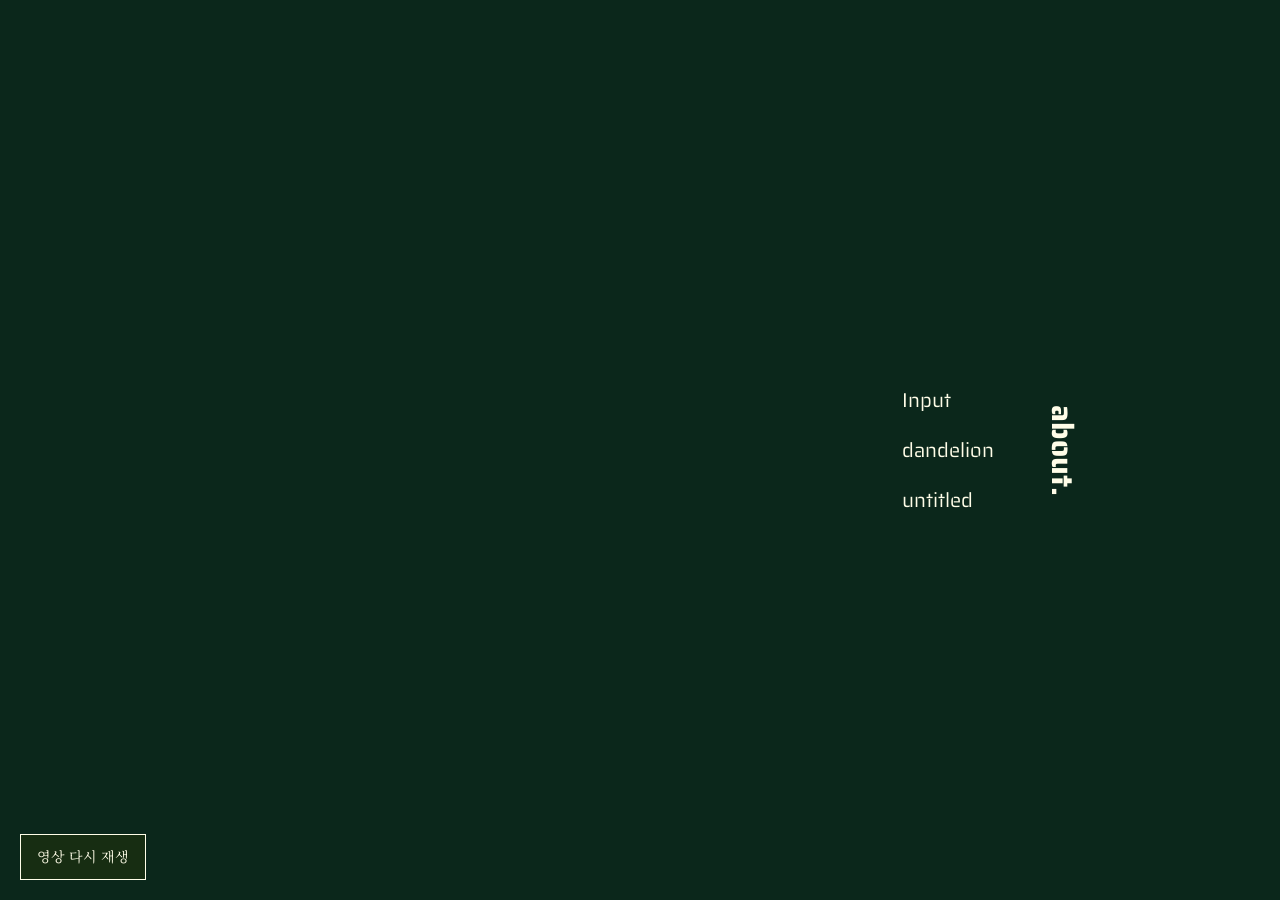
==== commit e939e3be: "Reduce intro and font loading cost" ====
--- a/index.html
+++ b/index.html
@@ -2,6 +2,7 @@
 <html lang="ko">
 <head>
   <meta charset="UTF-8">
+  <meta name="viewport" content="width=device-width, initial-scale=1">
   <title>dandellas</title>
   <link rel="icon" href="./assets/seed.svg">
   <link rel="stylesheet" href="./fonts.css">
@@ -15,7 +16,7 @@
     <div class="video-screen">
       <video
         id="introVideo"
-        src="./비디오 프로젝트 2.mp4"
+        src="./assets/optimized/intro.16614232ba24.mp4"
         muted
         playsinline
         loop
--- a/fonts.css
+++ b/fonts.css
@@ -1,49 +1,16 @@
-/*
- * Original website fonts, byte-identical to the user's local font collection.
- * Saira.ttf: Saira Stencil, wght 100..900, wdth 50..125.
- * Noto.ttf: Noto Serif KR, wght 200..900.
- * Both fonts use SIL Open Font License 1.1; notices accompany the fonts in
- * assets/licenses/Saira-OFL.txt and assets/licenses/NotoSerifKR-OFL.txt.
- *
- * Load this once before page styles. Remove duplicate @font-face declarations
- * from those styles to keep weight/stretch matching unambiguous.
- * The original short aliases are preserved, with canonical-family aliases too.
- * No page layout, global font size, font weight, or font synthesis is changed.
+/* Original Saira Stencil and Noto Serif KR, compressed as WOFF2. Current-site
+ * glyph subsets retain the original variable axes and outlines; disjoint full
+ * font ranges retain coverage for later copy. Bundled SIL OFL notices remain
+ * in assets/licenses. Typography and the original family aliases are unchanged.
  */
-
-@font-face {
-  font-family: 'SairaStencil';
-  src: url('./assets/Saira.ttf') format('truetype');
-  font-style: normal;
-  font-weight: 100 900;
-  font-stretch: 50% 125%;
-  font-display: swap;
-}
-
-@font-face {
-  font-family: 'Saira Stencil';
-  src: url('./assets/Saira.ttf') format('truetype');
-  font-style: normal;
-  font-weight: 100 900;
-  font-stretch: 50% 125%;
-  font-display: swap;
-}
-
-@font-face {
-  font-family: 'NotoSerifKR';
-  src: url('./assets/Noto.ttf') format('truetype');
-  font-style: normal;
-  font-weight: 200 900;
-  font-display: swap;
-}
-
-@font-face {
-  font-family: 'Noto Serif KR';
-  src: url('./assets/Noto.ttf') format('truetype');
-  font-style: normal;
-  font-weight: 200 900;
-  font-display: swap;
-}
+@font-face{font-family:'SairaStencil';src:url('./assets/optimized/saira-site.267d5fa72ce5.woff2') format('woff2');font-style:normal;font-weight:100 900;font-stretch:50% 125%;font-display:swap;unicode-range:U+20-7E,U+B7,U+D7,U+2013-2014,U+2033,U+2190,U+2192}
+@font-face{font-family:'SairaStencil';src:url('./assets/optimized/saira.e5c7c681583e.woff2') format('woff2');font-style:normal;font-weight:100 900;font-stretch:50% 125%;font-display:swap;unicode-range:U+A0-AC,U+AE-B6,U+B8-D6,U+D8-17F,U+18F,U+192,U+19D,U+1A0-1A1,U+1AF-1B0,U+1C4-1DC,U+1E6-1E7,U+1EA-1EB,U+1F1-1F5,U+1FA-21B,U+22A-22D,U+230-233,U+237,U+259,U+272,U+2B9-2BA,U+2BC,U+2C6-2C7,U+2C9,U+2D8-2DD,U+300-304,U+306-30C,U+30F,U+311-312,U+31B,U+323-324,U+326-328,U+32E,U+331,U+335-336,U+394,U+3A9,U+3BC,U+3C0,U+1E0C-1E0D,U+1E24-1E25,U+1E44-1E45,U+1E5A-1E5B,U+1E62-1E63,U+1E6C-1E6D,U+1E80-1E85,U+1E92-1E93,U+1E9E,U+1EA0-1EF9,U+2002-2005,U+2010,U+2017-201A,U+201C-201E,U+2020-2022,U+2026,U+2028-2029,U+2030,U+2032,U+2039-203A,U+203C,U+2044,U+2052,U+2070,U+2074-2079,U+2080-2089,U+20A1,U+20A3-20A4,U+20A6-20A7,U+20A9,U+20AB-20AD,U+20B1-20B2,U+20B5,U+20B9-20BA,U+20BC-20BD,U+2113,U+2116,U+2122,U+2126,U+212E,U+2153-2154,U+215B-215E,U+2191,U+2193-2195,U+21A8,U+2202,U+2206,U+220F,U+2211-2212,U+2215,U+2219-221A,U+221E,U+222B,U+2248,U+2260,U+2264-2265,U+2302,U+25CA,U+27E8-27E9,U+A78B-A78C,U+E0FF,U+EFFD,U+F000,U+F8FF,U+FB01-FB02}
+@font-face{font-family:'Saira Stencil';src:url('./assets/optimized/saira-site.267d5fa72ce5.woff2') format('woff2');font-style:normal;font-weight:100 900;font-stretch:50% 125%;font-display:swap;unicode-range:U+20-7E,U+B7,U+D7,U+2013-2014,U+2033,U+2190,U+2192}
+@font-face{font-family:'Saira Stencil';src:url('./assets/optimized/saira.e5c7c681583e.woff2') format('woff2');font-style:normal;font-weight:100 900;font-stretch:50% 125%;font-display:swap;unicode-range:U+A0-AC,U+AE-B6,U+B8-D6,U+D8-17F,U+18F,U+192,U+19D,U+1A0-1A1,U+1AF-1B0,U+1C4-1DC,U+1E6-1E7,U+1EA-1EB,U+1F1-1F5,U+1FA-21B,U+22A-22D,U+230-233,U+237,U+259,U+272,U+2B9-2BA,U+2BC,U+2C6-2C7,U+2C9,U+2D8-2DD,U+300-304,U+306-30C,U+30F,U+311-312,U+31B,U+323-324,U+326-328,U+32E,U+331,U+335-336,U+394,U+3A9,U+3BC,U+3C0,U+1E0C-1E0D,U+1E24-1E25,U+1E44-1E45,U+1E5A-1E5B,U+1E62-1E63,U+1E6C-1E6D,U+1E80-1E85,U+1E92-1E93,U+1E9E,U+1EA0-1EF9,U+2002-2005,U+2010,U+2017-201A,U+201C-201E,U+2020-2022,U+2026,U+2028-2029,U+2030,U+2032,U+2039-203A,U+203C,U+2044,U+2052,U+2070,U+2074-2079,U+2080-2089,U+20A1,U+20A3-20A4,U+20A6-20A7,U+20A9,U+20AB-20AD,U+20B1-20B2,U+20B5,U+20B9-20BA,U+20BC-20BD,U+2113,U+2116,U+2122,U+2126,U+212E,U+2153-2154,U+215B-215E,U+2191,U+2193-2195,U+21A8,U+2202,U+2206,U+220F,U+2211-2212,U+2215,U+2219-221A,U+221E,U+222B,U+2248,U+2260,U+2264-2265,U+2302,U+25CA,U+27E8-27E9,U+A78B-A78C,U+E0FF,U+EFFD,U+F000,U+F8FF,U+FB01-FB02}
+@font-face{font-family:'NotoSerifKR';src:url('./assets/optimized/noto-site.f6989f24f809.woff2') format('woff2');font-style:normal;font-weight:200 900;font-stretch:normal;font-display:swap;unicode-range:U+20-7E,U+B7,U+D7,U+2013-2014,U+2033,U+2161,U+2190,U+2192,U+2197,U+25B7,U+AC00-AC01,U+AC04,U+AC08,U+AC12,U+AC19,U+AC1C,U+AC70,U+AC74,U+AC80,U+AC83,U+AC8C,U+ACA9,U+ACB0,U+ACBD,U+ACC4,U+ACE0,U+ACF3,U+ACF5,U+ACFC,U+AD00,U+AD50,U+AD6C,U+ADF8,U+ADFC,U+AE00,U+AE08,U+AE30,U+B098,U+B0AB,U+B0B4,U+B110,U+B150,U+B192-B193,U+B204,U+B20C,U+B274,U+B294,U+B298,U+B2A5,U+B2C8,U+B2E4,U+B2E8,U+B2EB,U+B2F5,U+B300,U+B354,U+B370-B371,U+B378,U+B3C4-B3C5,U+B3CC,U+B3D9,U+B418,U+B41C,U+B450,U+B4A4,U+B4DC,U+B4E0,U+B4E4,U+B4EC,U+B4F1,U+B514,U+B530,U+B5A4,U+B610,U+B73B,U+B77C,U+B78C,U+B791,U+B798,U+B7EC,U+B7FC,U+B824,U+B840,U+B85C-B85D,U+B860,U+B8E8,U+B958,U+B974,U+B978,U+B97C,U+B984,U+B9AC-B9AD,U+B9B4,U+B9BD,U+B9C1,U+B9CC,U+BA48,U+BA54,U+BA70,U+BA74,U+BA85,U+BAA8-BAA9,U+BABB,U+BB36,U+BB38,U+BB3C,U+BBF8,U+BC14,U+BC16,U+BC18,U+BC1C,U+BC29,U+BC30-BC31,U+BC84,U+BC88,U+BC95,U+BCA1,U+BCC0,U+BCC4,U+BCF4-BCF5,U+BCF8,U+BCFC,U+BD80,U+BD84,U+BD88,U+BE0C,U+BE44,U+C0AC,U+C0B4,U+C0C1,U+C0C8-C0C9,U+C0DD,U+C11C,U+C120,U+C124,U+C131,U+C138,U+C18C-C18D,U+C218,U+C220,U+C2A4,U+C2AC,U+C2B5,U+C2DC-C2DD,U+C2E4,U+C2EC,U+C544,U+C548,U+C54A,U+C54C,U+C558,U+C57D,U+C5B4,U+C5B8,U+C5BB,U+C5C5-C5C6,U+C5D0,U+C5EC,U+C5F0,U+C5F4,U+C601,U+C608,U+C624,U+C62C,U+C640,U+C654,U+C694,U+C6A9,U+C6B0,U+C6B4,U+C6C0,U+C6D0,U+C704,U+C735,U+C73C,U+C740,U+C744,U+C74C,U+C751,U+C758,U+C774,U+C778,U+C77C,U+C784-C785,U+C788,U+C790-C791,U+C7A1,U+C7A5,U+C7AC,U+C800-C801,U+C804,U+C810-C811,U+C815,U+C81C-C81D,U+C870,U+C874,U+C8FC,U+C904,U+C99D,U+C9C0-C9C1,U+C9C4,U+C9C8,U+C9D1,U+C9F8,U+CC44,U+CC98,U+CCAB,U+CCB4,U+CD08,U+CD94,U+CD9C,U+CDC4,U+CDE8,U+CE21,U+CE58,U+D06C,U+D0C0,U+D0D0,U+D0D5,U+D130,U+D14C,U+D1A0,U+D1B5,U+D2B8-D2B9,U+D2BC,U+D328,U+D398,U+D3B4,U+D3C9,U+D3F0,U+D45C,U+D488,U+D504,U+D544,U+D558-D559,U+D55C,U+D560,U+D569,U+D56D,U+D574,U+D588,U+D5A5,U+D5C8,U+D5D8,U+D604,U+D614-D615,U+D648,U+D654-D655,U+D658,U+D65C,U+D68C,U+D6C4,U+D754,U+D769}
+@font-face{font-family:'NotoSerifKR';src:url('./assets/optimized/noto.ff8ac5e26ab2.woff2') format('woff2');font-style:normal;font-weight:200 900;font-stretch:normal;font-display:swap;unicode-range:U+A0-B6,U+B8-D6,U+D8-103,U+110-113,U+11A-11B,U+128-12B,U+143-144,U+147-148,U+14C-14F,U+152-153,U+168-16D,U+192,U+1A0-1A1,U+1AF-1B0,U+1CD-1DC,U+1F8-1F9,U+251,U+261,U+2BB,U+2C7,U+2C9-2CB,U+2D9,U+2EA-2EB,U+300-301,U+304,U+307,U+30C,U+391-3A1,U+3A3-3A9,U+3B1-3C9,U+401,U+410-44F,U+451,U+1100-11FF,U+1E3E-1E3F,U+1EA0-1EF9,U+2002-2003,U+2010-2012,U+2015-2016,U+2018-201A,U+201C-201E,U+2020-2022,U+2025-2027,U+2030,U+2032,U+2035,U+2039-203C,U+2042,U+2047-2049,U+2051,U+2074,U+20A9,U+20AB-20AC,U+20DD-20DE,U+2100,U+2103,U+2105,U+2109-210A,U+210F,U+2113,U+2116,U+2121-2122,U+2126-2127,U+212B,U+212E,U+2135,U+213B,U+2160,U+2162-216B,U+2170-217B,U+2191,U+2193-2196,U+2198-2199,U+21B8-21B9,U+21C4-21C6,U+21CB-21CC,U+21D0,U+21D2,U+21D4,U+21E6-21E9,U+21F5,U+2200,U+2202-2203,U+2205-220B,U+220F,U+2211-2213,U+2215,U+221A,U+221D-2220,U+2223,U+2225-222E,U+2234-2237,U+223D,U+2243,U+2245,U+2248,U+224C,U+2260-2262,U+2264-2267,U+226A-226B,U+226E-226F,U+2272-2273,U+2276-2277,U+2282-2287,U+228A-228B,U+2295-2299,U+22A0,U+22A5,U+22BF,U+22DA-22DB,U+22EF,U+2305-2307,U+2312,U+2318,U+2329-232A,U+23B0-23B1,U+23BE-23CC,U+23CE,U+23DA-23DB,U+2423,U+2460-25AB,U+25B1-25B3,U+25B6,U+25BC-25BD,U+25C0-25C1,U+25C6-25C7,U+25C9-25CC,U+25CE-25D3,U+25E2-25E6,U+25EF,U+2600-2603,U+2605-2606,U+2609,U+260E-260F,U+2616-2617,U+261C-261F,U+262F,U+2640-2642,U+2660-266F,U+2672-267D,U+26A0,U+26BD-26BE,U+2702,U+2713,U+271A,U+273D,U+273F-2740,U+2756,U+2776-2793,U+27A1,U+2934-2935,U+29BF,U+29FA-29FB,U+2B05-2B07,U+2B1A,U+2B95,U+2E3A-2E3B,U+2E80-2E99,U+2E9B-2EF3,U+2F00-2FD5,U+2FF0-2FFB,U+3000-303F,U+3041-3096,U+3099-30FF,U+3105-312F,U+3131-318E,U+3190-31BB,U+31C0-31E3,U+31F0-321E,U+3220-332B,U+332D-33FF,U+349A,U+34C1,U+34D7,U+3515,U+3521,U+353E,U+35FF,U+366F,U+36C3-36C5,U+36E6,U+3723,U+372F,U+373A,U+37BC,U+380C,U+3818,U+3883,U+38BA,U+38E7,U+38FD,U+3960,U+3965,U+3983,U+3990,U+39A5,U+39B6,U+3A39,U+3AA4,U+3ADC,U+3AF6,U+3B03,U+3B23,U+3B79,U+3BF3,U+3C14,U+3C24,U+3C2D,U+3CBD-3CBE,U+3CFC,U+3D17,U+3D5F,U+3DBC,U+3DC2,U+3EC4,U+3EED,U+3EFD,U+3F04,U+402F,U+4034,U+4062,U+40A9,U+40C9,U+4137,U+41AC,U+4259,U+43BB,U+43C7,U+43E7,U+43EA,U+4450,U+4512,U+45F2,U+4618,U+46B7,U+46BE,U+46D4,U+46D8,U+46DD,U+472D,U+476C,U+477D,U+479F,U+4863,U+4883,U+4896,U+48A6,U+4925,U+499E,U+49A5,U+49CB,U+4A12,U+4A2D,U+4AB8,U+4ADF,U+4AE8,U+4AFB,U+4B53,U+4B71,U+4CDF-4CE0,U+4D1B,U+4E00-4E01,U+4E03,U+4E07-4E0B,U+4E0D-4E0E,U+4E11,U+4E14-4E16,U+4E18-4E19,U+4E1E-4E1F,U+4E24,U+4E26,U+4E28,U+4E2B-4E2D,U+4E30-4E32,U+4E36,U+4E38-4E39,U+4E3B,U+4E3F,U+4E42-4E43,U+4E45,U+4E4B,U+4E4D-4E4F,U+4E56-4E5B,U+4E5D-4E5F,U+4E67,U+4E6B-4E6D,U+4E71,U+4E73,U+4E76-4E77,U+4E7A-4E7C,U+4E7E,U+4E80,U+4E82,U+4E85-4E86,U+4E88-4E89,U+4E8B-4E8C,U+4E8E-4E92,U+4E94-4E95,U+4E98-4E99,U+4E9B-4E9C,U+4E9E-4EA2,U+4EA4-4EA6,U+4EA8,U+4EAB-4EAE,U+4EB0,U+4EB3-4EB4,U+4EB6,U+4EB9-4EBB,U+4EC0-4EC1,U+4EC4,U+4EC6-4EC7,U+4ECA-4ECB,U+4ECD,U+4ED4-4ED9,U+4EDD-4EDF,U+4EE1,U+4EE3-4EE5,U+4EEE,U+4EF0,U+4EF2-4EF3,U+4EF5-4EF7,U+4EFB,U+4EFD,U+4EFF-4F01,U+4F09-4F0B,U+4F0D-4F11,U+4F1A,U+4F1D,U+4F2F-4F30,U+4F34,U+4F36,U+4F38,U+4F3A,U+4F3C-4F3E,U+4F42-4F43,U+4F46-4F49,U+4F4B,U+4F4D-4F51,U+4F53-4F57,U+4F59-4F5F,U+4F69-4F6A,U+4F6F-4F70,U+4F73-4F74,U+4F76,U+4F78-4F81,U+4F83-4F84,U+4F86,U+4F88-4F8B,U+4F8D-4F92,U+4F94,U+4F96-4F98,U+4F9A-4F9D,U+4FAE-4FAF,U+4FB2,U+4FB5-4FB6,U+4FB9,U+4FBB,U+4FBF,U+4FC1-4FC5,U+4FC9-4FCA,U+4FCC-4FD4,U+4FD7-4FDB,U+4FDD-4FE1,U+4FE3,U+4FEE-4FF1,U+4FF3-4FF6,U+4FF8,U+4FFA,U+4FFE,U+5000,U+5002,U+5005-5007,U+5009,U+500B,U+500D,U+500F,U+5011-5014,U+5016,U+5018-501A,U+501C,U+501E-501F,U+5021-502E,U+5030,U+503B,U+5043-5044,U+5047-504A,U+504E-504F,U+5053,U+5055-5056,U+5058-505A,U+505C,U+5060,U+5062,U+5065-5066,U+506A,U+5070,U+5072,U+5074-5076,U+5078,U+5080,U+5083,U+5085,U+508B,U+508D,U+5091-5092,U+5094,U+5096,U+5098-509B,U+509D-509E,U+50A2,U+50AC-50AE,U+50B2-50B5,U+50B7,U+50BD-50BF,U+50C2,U+50C4-50C5,U+50C9-50CA,U+50CF,U+50D1,U+50D4-50D6,U+50DA-50DB,U+50DE,U+50E2,U+50E5-50E7,U+50E9,U+50EC-50EE,U+50F5,U+50F9,U+50FB,U+50FE-5104,U+5106-5107,U+5109,U+510B-510C,U+5110,U+5112-5115,U+5117-5118,U+511A-511C,U+511F,U+5121-5122,U+5124-5125,U+5127,U+512A-512B,U+5131-5133,U+5135,U+5137-513C,U+513F-5141,U+5143-5149,U+514B-514E,U+5150,U+5152,U+5154-5157,U+515A,U+515C,U+5162,U+5165,U+5167-516E,U+5171,U+5175-5178,U+517C,U+5180,U+5182,U+5186,U+5189-518A,U+518C-518D,U+518F,U+5191-5193,U+5195-5199,U+519E,U+51A0,U+51A2-51A5,U+51AA-51AC,U+51B0-51B2,U+51B6-51B7,U+51BD-51BE,U+51C4-51C6,U+51C9-51CD,U+51D2,U+51D4,U+51D6,U+51DB-51DE,U+51E0-51E1,U+51E9,U+51ED,U+51F0-51F1,U+51F3-51F6,U+51F8-51FA,U+51FD,U+5200-5203,U+5206-5208,U+520A,U+520E,U+5211,U+5213,U+5216-5217,U+521D,U+5224-5227,U+5229-522A,U+522E,U+5230-5233,U+5236-523B,U+5243-5244,U+5246-5247,U+5249-524D,U+5254-5257,U+525A-525B,U+525D-525F,U+5261,U+5269-526A,U+526F,U+5272,U+5274-5275,U+5277,U+527A,U+527D,U+527F,U+5282-5283,U+5287-5289,U+528D,U+5291-5293,U+5297-5298,U+529B,U+529F-52A0,U+52A3-52A4,U+52A7,U+52A9-52AE,U+52B9,U+52BE,U+52C1,U+52C3,U+52C5,U+52C7,U+52C9,U+52CC-52CD,U+52D2,U+52D5-52D6,U+52D8-52D9,U+52DB,U+52DD-52E4,U+52E6,U+52ED,U+52F2-52F3,U+52F5,U+52F8-52FB,U+52FE-5303,U+5305,U+5308,U+530A,U+530C-530D,U+530F-5310,U+5315-5317,U+5319-531A,U+5320-5321,U+5323,U+5327,U+532A,U+532F,U+5331,U+5336,U+5338-533B,U+533D-5341,U+5343-5345,U+5347-534A,U+534D,U+5351-5354,U+5357,U+535A,U+535C,U+535E,U+5360-5361,U+5364,U+5366,U+5368-5369,U+536C,U+536E-5375,U+5377-537B,U+537D-537F,U+5382,U+5384,U+538E,U+5393,U+5396,U+5398,U+539A,U+539D,U+539F-53A0,U+53A5-53A6,U+53AA,U+53AD-53AE,U+53B2-53B3,U+53B6,U+53B9,U+53BB,U+53C2-53C3,U+53C5,U+53C8-53CD,U+53D4,U+53D6-53D7,U+53D9,U+53DB,U+53DF,U+53E1-53E6,U+53E8-53F8,U+5401,U+5403-5404,U+5408-5411,U+541B,U+541D,U+541F-5420,U+5426,U+5429,U+542B-542C,U+542E,U+5431,U+5433,U+5436,U+5438-5439,U+543B-543E,U+5440,U+5442,U+5446,U+5448,U+544A,U+544E,U+5451,U+545D,U+545F,U+5462,U+5464,U+5466,U+5468,U+546A-546B,U+5470-5471,U+5473,U+5475-5476,U+547B-547D,U+547F-5480,U+5484,U+5486-5487,U+548B-5490,U+5496,U+54A0,U+54A2,U+54A4-54A5,U+54A8,U+54AB-54AC,U+54AF,U+54B2-54B3,U+54B8,U+54BB-54BD,U+54BF-54C4,U+54C6-54C9,U+54E1,U+54E5-54E6,U+54E8-54E9,U+54ED-54EE,U+54F1-54F2,U+54FA,U+54FD,U+54FF,U+5504,U+5506-5507,U+5509,U+550E-5510,U+5514,U+551C,U+552B,U+552E-552F,U+5531,U+5533,U+5535,U+5539,U+553C,U+553E,U+5540,U+5542,U+5544,U+5546,U+554A,U+554F,U+5553,U+5556-5557,U+555C,U+555E,U+5563,U+557B-5581,U+5583-5584,U+5586-5587,U+5589-558B,U+5591,U+5593-5594,U+5598-559A,U+559C-559F,U+55A3-55A4,U+55A7-55AC,U+55AE,U+55B0,U+55C3,U+55C5,U+55C7,U+55C9,U+55D1,U+55D4,U+55DA-55DC,U+55DF-55E0,U+55E2-55E4,U+55F7,U+55FD-55FF,U+5604,U+5606,U+5608-5609,U+560C-5610,U+5612,U+5614,U+5616-5617,U+5629,U+562C,U+562F,U+5632,U+5634,U+5636-5639,U+563B,U+563F,U+5641-5642,U+5649,U+564B,U+564D-564F,U+5653,U+5664-5665,U+5668-566D,U+566F,U+5672,U+5674,U+5676,U+5678,U+567A,U+5680,U+5684,U+5686-5687,U+568F,U+5699-569A,U+56A5,U+56A7,U+56AC,U+56AE,U+56B3-56B4,U+56B6,U+56BC,U+56C0-56C3,U+56C8-56CA,U+56CD,U+56D1,U+56D7,U+56DA-56DB,U+56DE-56E0,U+56E3,U+56E6-56E7,U+56EB,U+56ED-56EE,U+56F0,U+56F3,U+56F7,U+56F9-56FA,U+56FD,U+56FF,U+5701-5704,U+5707-570B,U+570D,U+5712-5713,U+5716,U+5718,U+571C,U+571F,U+5725,U+5728-572A,U+572C-572E,U+5730,U+573B,U+573E,U+5740-5742,U+5747,U+574A,U+574C-5751,U+5761,U+5764,U+5766-576A,U+576E-5771,U+5773,U+5775,U+5777-5778,U+577B-577C,U+5782,U+5788,U+578B-578C,U+5793,U+5795,U+579E,U+57A0,U+57A2-57A4,U+57B8,U+57BD,U+57C3,U+57C6-57C9,U+57CB,U+57CE-57CF,U+57D1-57D2,U+57DC,U+57DF-57E0,U+57E4,U+57E9,U+57ED-57EE,U+57F0,U+57F3-57F4,U+57F6-57F7,U+57F9-57FD,U+5800,U+5802-5806,U+5808-580B,U+5817,U+5819,U+581D-581E,U+5820-5821,U+5823-5824,U+5826-5827,U+582A,U+582D,U+582F-5831,U+5834-5835,U+583A,U+5840,U+5849-584D,U+584F-5852,U+5854,U+5857-585A,U+585E,U+5861-5862,U+5864,U+5869,U+5875,U+5879,U+587C-587E,U+5880-5881,U+5883,U+5885,U+5889-588A,U+588C-588D,U+5890,U+5893,U+589C-589F,U+58A1,U+58A3,U+58A8-58A9,U+58AB,U+58AE,U+58B0-58B1,U+58B3,U+58BA-58BB,U+58BE,U+58C1,U+58C3,U+58C5,U+58C7,U+58CE,U+58D1,U+58D3-58D5,U+58D8-58DA,U+58DC-58DF,U+58E1,U+58E4,U+58EB-58EC,U+58EE-58F0,U+58F2,U+58F9-58FB,U+58FD,U+5902,U+5906,U+5908,U+590A,U+590F-5910,U+5914-5916,U+5919-591C,U+5922,U+5924-5925,U+5927,U+5929-592F,U+5931-5932,U+5937-5938,U+593D-593E,U+5944,U+5947-5949,U+594C,U+594E-5951,U+5953-5955,U+5957-5958,U+595A,U+595C,U+5960,U+5962,U+5967,U+5969-596E,U+5972-5974,U+5976,U+5978,U+597D,U+5982-5984,U+598A,U+598C-598D,U+5991-5993,U+5996-5997,U+5999,U+599D,U+59A3-59A5,U+59A7-59A8,U+59AC,U+59AF,U+59B2,U+59B5-59B6,U+59B8-59B9,U+59BB,U+59BE-59BF,U+59C1,U+59C3,U+59C6,U+59C8-59CB,U+59CD,U+59D0-59D4,U+59D9-59DA,U+59DC-59DE,U+59E2-59E6,U+59E8,U+59EA-59EC,U+59EE,U+59F0,U+59F2,U+59F7-59FC,U+59FF,U+5A01,U+5A03,U+5A09-5A0A,U+5A0D,U+5A11,U+5A13,U+5A18-5A19,U+5A1B-5A1C,U+5A1F-5A20,U+5A23,U+5A25,U+5A27,U+5A29,U+5A2B,U+5A2D,U+5A35-5A36,U+5A3C,U+5A3F-5A41,U+5A46-5A47,U+5A49,U+5A4B-5A4C,U+5A50-5A51,U+5A5A,U+5A60,U+5A62-5A63,U+5A66-5A67,U+5A69-5A6A,U+5A6D,U+5A72,U+5A77,U+5A7F,U+5A84,U+5A8D,U+5A90,U+5A92-5A93,U+5A95,U+5A9A-5A9B,U+5A9E-5A9F,U+5AA2,U+5AA4,U+5AA7,U+5AAA,U+5AB3,U+5AB5,U+5ABA-5ABF,U+5AC1-5AC2,U+5AC4,U+5AC8-5AC9,U+5ACB-5ACC,U+5AD5-5AD7,U+5AD9-5ADB,U+5ADD,U+5AE0-5AE6,U+5AE9,U+5AEB,U+5AED-5AEF,U+5AF6,U+5AFA-5AFB,U+5AFD,U+5B00,U+5B05,U+5B08-5B09,U+5B0B-5B0C,U+5B16,U+5B19,U+5B1B,U+5B25,U+5B28,U+5B2A,U+5B2D,U+5B30,U+5B32,U+5B34,U+5B3E-5B40,U+5B43,U+5B45,U+5B4C,U+5B50-5B51,U+5B54-5B58,U+5B5A-5B5D,U+5B5F,U+5B61,U+5B63-5B66,U+5B69,U+5B6B,U+5B70-5B71,U+5B75-5B76,U+5B78,U+5B7A,U+5B7C,U+5B7F-5B82,U+5B85,U+5B87-5B8C,U+5B8F,U+5B93,U+5B95-5B9D,U+5B9F,U+5BA2-5BA6,U+5BAC,U+5BAE,U+5BB0,U+5BB3-5BB6,U+5BB8-5BB9,U+5BBF-5BC0,U+5BC2-5BC7,U+5BCC,U+5BD0,U+5BD2-5BD4,U+5BD6-5BD8,U+5BDB,U+5BDE-5BDF,U+5BE1-5BE2,U+5BE4-5BE9,U+5BEB-5BF0,U+5BF5-5BF6,U+5BF8-5BFA,U+5BFF,U+5C01,U+5C04-5C0F,U+5C11,U+5C14,U+5C16,U+5C19,U+5C1F-5C20,U+5C23-5C24,U+5C28,U+5C2B,U+5C31,U+5C38-5C41,U+5C45-5C48,U+5C4B,U+5C4D-5C4E,U+5C50-5C51,U+5C55,U+5C5B,U+5C60,U+5C62,U+5C64-5C65,U+5C68,U+5C6C,U+5C6F,U+5C71,U+5C73,U+5C79-5C7A,U+5C88,U+5C8A,U+5C8C,U+5C8F-5C92,U+5C94,U+5C9D,U+5CA1,U+5CA3,U+5CA5-5CAD,U+5CB1,U+5CB3,U+5CB5,U+5CB7-5CB8,U+5CBA,U+5CBE,U+5CC0,U+5CCB,U+5CD2,U+5CD9,U+5CE0,U+5CE8-5CE9,U+5CED,U+5CEF-5CF1,U+5CF4,U+5CF6,U+5CFB,U+5CFD,U+5D06-5D07,U+5D0D-5D0E,U+5D10-5D11,U+5D14-5D19,U+5D1B,U+5D1F,U+5D22,U+5D24,U+5D26-5D27,U+5D29,U+5D34,U+5D3D,U+5D41-5D42,U+5D44,U+5D4B-5D4C,U+5D4E,U+5D50,U+5D53-5D54,U+5D69,U+5D6C,U+5D6F,U+5D71,U+5D81-5D82,U+5D84,U+5D86-5D87,U+5D8B,U+5D92,U+5D94-5D95,U+5D99,U+5D9D,U+5DA0,U+5DA2,U+5DA7,U+5DAA-5DAB,U+5DAE,U+5DB0,U+5DB7-5DB8,U+5DBA,U+5DBC-5DBE,U+5DC9,U+5DCB,U+5DCD,U+5DD1-5DD3,U+5DD6,U+5DDA-5DDB,U+5DDD-5DDE,U+5DE0-5DE2,U+5DE5-5DE8,U+5DEB,U+5DEE,U+5DF1-5DF5,U+5DF7-5DF9,U+5DFB,U+5DFD-5DFE,U+5E02-5E03,U+5E06,U+5E09,U+5E0C,U+5E11,U+5E15-5E16,U+5E19-5E1B,U+5E1D,U+5E20,U+5E25,U+5E28,U+5E2B,U+5E2D,U+5E33,U+5E36-5E38,U+5E3D,U+5E3F-5E40,U+5E43-5E45,U+5E47,U+5E4C,U+5E4E,U+5E54-5E55,U+5E58,U+5E5E-5E5F,U+5E61-5E63,U+5E68,U+5E6A-5E6C,U+5E70-5E74,U+5E76-5E80,U+5E83-5E84,U+5E87,U+5E8A-5E8B,U+5E8F,U+5E95-5E97,U+5E9A,U+5E9C,U+5EA0,U+5EA5-5EA8,U+5EAB,U+5EAD,U+5EB3,U+5EB5-5EB8,U+5EBD-5EBE,U+5EC1-5EC2,U+5EC8-5ECB,U+5ECF-5ED1,U+5ED3,U+5ED5-5ED6,U+5ED9-5EDB,U+5EDD-5EE3,U+5EE5,U+5EE7-5EE9,U+5EEC,U+5EF1,U+5EF3-5EF4,U+5EF6-5EF7,U+5EFA-5EFB,U+5EFE-5EFF,U+5F01,U+5F03-5F04,U+5F07-5F08,U+5F0A-5F0B,U+5F0F,U+5F11-5F15,U+5F17-5F18,U+5F1B,U+5F1F,U+5F22,U+5F25-5F27,U+5F29,U+5F2D,U+5F31,U+5F34-5F35,U+5F37,U+5F3A,U+5F3C,U+5F3E,U+5F40,U+5F46,U+5F48,U+5F4A,U+5F4C,U+5F4E,U+5F50-5F51,U+5F53-5F54,U+5F56-5F59,U+5F5B,U+5F5D,U+5F61-5F62,U+5F64-5F67,U+5F69-5F6D,U+5F70-5F71,U+5F73,U+5F77,U+5F79,U+5F7C,U+5F7F-5F82,U+5F85,U+5F87-5F8C,U+5F90-5F92,U+5F97-5F99,U+5F9C,U+5F9E,U+5FA0-5FA1,U+5FA3,U+5FA7-5FAA,U+5FAC-5FAF,U+5FB3,U+5FB5,U+5FB7,U+5FB9,U+5FBC-5FBD,U+5FC3-5FC5,U+5FC8-5FC9,U+5FCC-5FCE,U+5FD0,U+5FD2-5FD3,U+5FD5-5FD9,U+5FDC-5FE1,U+5FE4,U+5FE8,U+5FEB,U+5FED-5FEF,U+5FF1,U+5FF5,U+5FF8,U+5FFB-5FFD,U+5FFF,U+600A,U+600D,U+600F,U+6012,U+6014-6017,U+6019,U+601B-601D,U+6020-6021,U+6025-602A,U+602F-6030,U+6033,U+6041-6043,U+6046-6048,U+604A-604B,U+604D,U+6050,U+6052,U+6055,U+6059-605A,U+605D,U+605F-6060,U+6062-6065,U+6068-606D,U+606F-6070,U+6075,U+6081,U+6083-6086,U+6089-608D,U+608F,U+6092,U+6094-6097,U+609A-609B,U+609F-60A0,U+60A2-60A4,U+60A7,U+60AA,U+60B0-60B6,U+60B8,U+60BB-60BE,U+60C4-60C7,U+60C9,U+60CB,U+60CF,U+60D1,U+60D3,U+60D5,U+60D7-60E2,U+60F0-60F4,U+60F6-60FC,U+6100-6101,U+6103,U+6106,U+6108-6109,U+610D-610F,U+6114-6115,U+611A-611C,U+611E-611F,U+6122,U+6127-6128,U+612B-612D,U+6130,U+6134,U+6137,U+613C,U+613E-613F,U+6142,U+6144,U+6146-6148,U+614A-614D,U+614F,U+6152-6155,U+6158-615A,U+615C-615D,U+615F-6164,U+6167-6168,U+616A-616B,U+616E,U+6170-6171,U+6173-6177,U+617A,U+617C-617E,U+6181-6183,U+618A,U+618D-618E,U+6190-6194,U+6196,U+6198-619A,U+61A4,U+61A7-61A9,U+61AB-61AC,U+61AE-61AF,U+61B2,U+61B6,U+61B8,U+61BA-61BE,U+61C3,U+61C6-61CC,U+61CF,U+61D5,U+61D7,U+61DE-61DF,U+61E3,U+61E6,U+61F2,U+61F6-61F8,U+61FA,U+61FC-6200,U+6207-6208,U+620A,U+620C-620E,U+6210-6212,U+6214-6216,U+6218,U+621A,U+621E-621F,U+6221-6222,U+6226-6227,U+6229-622A,U+622D-622E,U+6230-6236,U+6239,U+623E-6241,U+6243,U+6247-624E,U+6251-6253,U+6257-6258,U+625B-625C,U+625E,U+6263,U+6268,U+626E,U+6271,U+6273,U+6276,U+6279-627A,U+627C,U+627E-6280,U+6283-6284,U+6286,U+6289-628A,U+628F,U+6291-6292,U+6294-6298,U+629B,U+62A6,U+62A8,U+62AB-62AC,U+62AE,U+62B1-62B2,U+62B5,U+62B9,U+62BC-62BD,U+62C2,U+62C4-62CD,U+62CF-62D9,U+62DB-62DC,U+62E1,U+62EC-62EF,U+62F1,U+62F3,U+62F5-62F7,U+62FD-62FF,U+6301-6302,U+6307,U+6309,U+630C,U+6310-6312,U+6328,U+632A-632B,U+632F,U+6339-633B,U+633D-633E,U+6342-6344,U+6346,U+6349,U+634C-6350,U+6353,U+6355,U+6357,U+635A,U+6367-6369,U+636B,U+636E,U+6371-6372,U+6376-6377,U+637A-637B,U+637F-6380,U+6383-6384,U+6387-638A,U+638C,U+638E-638F,U+6392,U+6396,U+6398,U+639B-639C,U+639F-63A2,U+63A5,U+63A7-63AA,U+63AC,U+63BE,U+63C0,U+63C3-63C4,U+63C6,U+63C9,U+63CF-63D0,U+63D2,U+63D6,U+63DA-63DB,U+63DF-63E1,U+63E3,U+63E9,U+63EB,U+63ED-63EE,U+63F2,U+63F4-63F7,U+6406,U+6409,U+640D,U+640F,U+6412,U+6414,U+6416-6418,U+641C,U+6420,U+6422,U+6424-6425,U+6428,U+642A-642D,U+642F-6430,U+6434,U+6436,U+643A,U+643E,U+6458,U+645B,U+645E,U+6460,U+6467,U+6469,U+646D,U+646F,U+6473,U+6478-647B,U+647D,U+6485,U+6488,U+6490-6493,U+6495,U+6499-649B,U+649D-649F,U+64A4-64A5,U+64A9,U+64AB,U+64AD-64AE,U+64B0,U+64B2,U+64BB-64BC,U+64BE-64BF,U+64C1,U+64C4-64C5,U+64C7,U+64C9-64CA,U+64CD-64CE,U+64D0,U+64D2,U+64D4-64D5,U+64D7-64D8,U+64DA,U+64E0-64E3,U+64E5-64E7,U+64EC-64ED,U+64EF,U+64F1-64F2,U+64F4,U+64FA,U+64FE,U+6500,U+6502,U+6504,U+6507,U+650A,U+650F,U+6514,U+6518-6519,U+651D,U+6522-6524,U+652A-652C,U+652F,U+6532,U+6534-6539,U+653B,U+653D-653F,U+6543,U+6545,U+6548-6549,U+654D-654F,U+6551-6552,U+6554-6559,U+655D-655E,U+6562-6563,U+6566,U+656C-656D,U+6572,U+6574-6575,U+6577-6578,U+657E,U+6581-6583,U+6585,U+6587,U+6589,U+658C,U+6590-6591,U+6597,U+6599,U+659B-659D,U+659F,U+65A1,U+65A4-65A5,U+65A7,U+65AB-65AD,U+65AF-65B2,U+65B7,U+65B9,U+65BC-65BD,U+65BF,U+65C1-65C6,U+65CA-65CC,U+65CF,U+65D2,U+65D7,U+65E0-65E1,U+65E3,U+65E5-65E6,U+65E8-65E9,U+65EC-65ED,U+65F1-65F2,U+65F4,U+65FA-65FD,U+65FF-6600,U+6602-6603,U+6606-6607,U+6609-660A,U+660C-6611,U+6613-6615,U+661B-661C,U+661E-6621,U+6623-6625,U+6627-6628,U+662B,U+662D,U+662F-6631,U+6634-6637,U+663A-663B,U+6641-6644,U+6648-6649,U+664B-664C,U+664E-6651,U+6659-665B,U+665D-6662,U+6664-6669,U+666B-6670,U+6673-6674,U+6676-667B,U+667D,U+667F,U+6684,U+6687-6689,U+668B-668C,U+668E,U+6690-6691,U+6696-6698,U+669A,U+669D-669E,U+66A0,U+66A2-66A3,U+66AB-66AC,U+66AE,U+66B1-66B5,U+66B8-66BB,U+66BE-66C1,U+66C4-66C9,U+66D3-66D4,U+66D6,U+66D8-66DE,U+66E0,U+66E3,U+66E6,U+66E8-66EA,U+66EC,U+66EE-66F0,U+66F2-66F4,U+66F7-66FA,U+66FC,U+66FE-6700,U+6703-6705,U+6708-670D,U+6714-6715,U+6717,U+671B,U+671D-6720,U+6722-6723,U+6726-6728,U+672A-672E,U+6731,U+6733-6734,U+6736,U+673A,U+673D-673E,U+6745-6746,U+6749,U+674B-674C,U+674E-6751,U+6753,U+6756,U+675C-6760,U+6765,U+676A,U+676C-676D,U+676F-6773,U+6775,U+6777,U+677B-677C,U+677E-677F,U+6783,U+6787,U+6789,U+678B-678C,U+678F-6790,U+6792-6793,U+6795,U+6797-679A,U+679C-679D,U+67AF-67B0,U+67B2-67B3,U+67B6-67B8,U+67BE,U+67C1,U+67C4-67C5,U+67CA,U+67CF-67D4,U+67D6-67DA,U+67DD-67DF,U+67E2,U+67E9,U+67EC,U+67EF-67F1,U+67F3-67F6,U+67F9,U+67FB,U+67FE-67FF,U+6803-6804,U+6810,U+6812-6813,U+6816-6817,U+681D-681E,U+6821-6822,U+682A,U+682E-682F,U+6831-6832,U+6834,U+6838-6839,U+683B-683D,U+6840-6844,U+6846,U+6848-6849,U+684E,U+6850-6851,U+6853-6854,U+686D,U+686F,U+6874,U+6876-6877,U+687E-687F,U+6881,U+6883,U+6885-6886,U+688F,U+6893-6894,U+6897,U+689B,U+689D,U+689F-68A3,U+68A7-68A8,U+68AD,U+68AF-68B1,U+68B3,U+68B5-68B6,U+68C4-68C5,U+68C9-68CD,U+68D0,U+68D2,U+68D5-68D8,U+68DA,U+68DF-68E0,U+68E3,U+68E7-68E8,U+68EC,U+68EE,U+68F2,U+68F9-68FD,U+6900-6901,U+6904-6906,U+690B,U+690D-690F,U+6911-6912,U+6919,U+691C,U+6927,U+6930,U+6934,U+6936,U+6939,U+693D,U+693F,U+6942,U+694A,U+694F,U+6953-6955,U+6957,U+6959-695A,U+695D-695E,U+6960-6963,U+6965,U+6968,U+696A-696F,U+6973,U+6975,U+6977-6979,U+697B,U+697D,U+698E,U+6991,U+6994-6995,U+6998,U+699B-699C,U+699F,U+69A4-69A7,U+69AD-69AE,U+69B0-69B2,U+69B4,U+69B7,U+69BA-69BC,U+69BE-69C1,U+69C3,U+69C7,U+69CA-69D0,U+69D3,U+69D6,U+69E2,U+69E5-69EA,U+69ED,U+69F2,U+69F9,U+69FB,U+69FD,U+69FF-6A00,U+6A02,U+6A05,U+6A0A-6A0B,U+6A11-6A14,U+6A17,U+6A19,U+6A1B,U+6A1E-6A1F,U+6A21,U+6A23,U+6A29,U+6A2B,U+6A35,U+6A38-6A3B,U+6A3D,U+6A43-6A45,U+6A47-6A4D,U+6A50,U+6A52-6A53,U+6A58-6A5A,U+6A5F,U+6A61-6A62,U+6A64,U+6A66,U+6A6B,U+6A72,U+6A75,U+6A7F-6A80,U+6A83-6A84,U+6A89,U+6A8D-6A8E,U+6A90,U+6A94,U+6A97,U+6A9C-6A9D,U+6A9F-6AA0,U+6AA2-6AA3,U+6AAE,U+6AB3,U+6AB6,U+6ABB-6ABC,U+6ABF,U+6AC2-6AC3,U+6AD3,U+6ADA-6ADF,U+6AE8,U+6AEA,U+6AEC,U+6AF6,U+6AFB-6AFC,U+6B02-6B04,U+6B0A,U+6B0C,U+6B11-6B12,U+6B16,U+6B1E,U+6B20-6B21,U+6B23,U+6B2C,U+6B32,U+6B37-6B3B,U+6B3D-6B3F,U+6B43,U+6B46-6B47,U+6B49-6B4A,U+6B4C,U+6B4E,U+6B50,U+6B54,U+6B59-6B5B,U+6B5F-6B67,U+6B69-6B6A,U+6B6F,U+6B72,U+6B77-6B7B,U+6B7F-6B80,U+6B82-6B84,U+6B86,U+6B89-6B8A,U+6B8D,U+6B91,U+6B96,U+6B98,U+6B9E,U+6BA2,U+6BA4,U+6BAB,U+6BAD-6BAF,U+6BB2-6BB3,U+6BB5,U+6BB7,U+6BBA,U+6BBC-6BBD,U+6BBF-6BC1,U+6BC4-6BC6,U+6BCB,U+6BCD,U+6BCF,U+6BD2-6BD4,U+6BD6-6BD8,U+6BDA-6BDB,U+6BEB-6BEC,U+6BEF,U+6BF3,U+6BF8,U+6BFF,U+6C05,U+6C08,U+6C0F-6C11,U+6C13-6C14,U+6C17,U+6C1B,U+6C23-6C24,U+6C33-6C38,U+6C3E-6C43,U+6C4B,U+6C4E-6C50,U+6C52-6C55,U+6C57,U+6C59-6C60,U+6C66,U+6C68-6C6A,U+6C6D,U+6C70,U+6C72,U+6C74,U+6C76,U+6C7A,U+6C7D-6C7E,U+6C81-6C89,U+6C8C-6C8D,U+6C90,U+6C92-6C96,U+6C98-6C9B,U+6CA2,U+6CAB-6CAC,U+6CAE,U+6CB0-6CB1,U+6CB3,U+6CB6,U+6CB8-6CB9,U+6CBB-6CBF,U+6CC1-6CC2,U+6CC4-6CC6,U+6CC9-6CCA,U+6CCC,U+6CD0-6CD1,U+6CD3-6CD5,U+6CD7,U+6CD9-6CDD,U+6CE0-6CE3,U+6CE5,U+6CE8,U+6CEB,U+6CEE-6CF1,U+6CF3,U+6CFF,U+6D04,U+6D07,U+6D0A-6D0C,U+6D11-6D12,U+6D14,U+6D17,U+6D19,U+6D1B,U+6D1E-6D1F,U+6D23,U+6D25,U+6D27-6D2C,U+6D2E,U+6D32,U+6D35-6D36,U+6D38-6D3E,U+6D41,U+6D59-6D5A,U+6D5C,U+6D61,U+6D63-6D67,U+6D69-6D6A,U+6D6C,U+6D6E-6D6F,U+6D72,U+6D74,U+6D77-6D79,U+6D7F,U+6D82,U+6D85,U+6D87-6D89,U+6D8C-6D8F,U+6D91,U+6D93-6D97,U+6DAA-6DAC,U+6DAF,U+6DB2,U+6DB4-6DB5,U+6DB7-6DB8,U+6DBC,U+6DBF-6DC0,U+6DC3-6DC8,U+6DCB-6DCC,U+6DCF-6DD2,U+6DD6,U+6DD8-6DDA,U+6DDD-6DDE,U+6DE0-6DE6,U+6DE8,U+6DEA-6DEC,U+6DEE,U+6DF1,U+6DF3,U+6DF5-6DFC,U+6E05,U+6E08,U+6E0A,U+6E17,U+6E19-6E1B,U+6E1D,U+6E1F-6E26,U+6E28,U+6E2B-6E2D,U+6E2F,U+6E32,U+6E34,U+6E36-6E38,U+6E3A,U+6E3C-6E3E,U+6E40,U+6E43-6E45,U+6E4A,U+6E4D-6E4E,U+6E51,U+6E53-6E56,U+6E58,U+6E5B-6E5C,U+6E5E-6E5F,U+6E63,U+6E67,U+6E6B,U+6E6E-6E6F,U+6E72-6E73,U+6E75,U+6E7A,U+6E8F-6E90,U+6E95-6E96,U+6E98,U+6E9C-6E9D,U+6E9F,U+6EA2,U+6EA5,U+6EA7-6EA8,U+6EAA-6EAB,U+6EAF,U+6EB1-6EB2,U+6EB5-6EB7,U+6EBA,U+6EBD,U+6EC2-6EC5,U+6EC8-6EC9,U+6ECB-6ECC,U+6ECE,U+6ED1,U+6ED3-6ED5,U+6ED9,U+6EEC-6EED,U+6EEF,U+6EF2,U+6EF4-6EF5,U+6EF7-6EF8,U+6EFC,U+6EFE-6EFF,U+6F01-6F02,U+6F04,U+6F06,U+6F09,U+6F0C,U+6F0F,U+6F11,U+6F13-6F15,U+6F19-6F1A,U+6F20,U+6F22-6F24,U+6F26-6F28,U+6F2A-6F2D,U+6F30-6F33,U+6F38,U+6F3C,U+6F3E-6F3F,U+6F41,U+6F4F,U+6F51-6F52,U+6F54,U+6F57-6F5F,U+6F61-6F64,U+6F66,U+6F6D-6F71,U+6F74,U+6F78,U+6F7A,U+6F7C-6F7E,U+6F81-6F82,U+6F84,U+6F86-6F89,U+6F8B-6F8E,U+6F90,U+6F92,U+6F94-6F98,U+6F9F,U+6FA1,U+6FA3-6FA5,U+6FA7-6FA8,U+6FAA,U+6FAE-6FAF,U+6FB1,U+6FB3,U+6FB6,U+6FB9,U+6FBE,U+6FC0-6FC3,U+6FC6-6FC7,U+6FC9-6FCA,U+6FD4-6FD5,U+6FD8,U+6FDA-6FDB,U+6FDE-6FE1,U+6FE4-6FE6,U+6FE9,U+6FEB-6FEC,U+6FEE-6FEF,U+6FF1,U+6FF3-6FF4,U+6FF6,U+6FFA,U+6FFE,U+7001,U+7005-7007,U+7009,U+700B,U+700F,U+7011-7013,U+7015,U+7018,U+701A-701F,U+7023,U+7026-7028,U+702F-7030,U+7032,U+7037-7038,U+703C,U+703E,U+7044,U+7046,U+704C,U+704E,U+7050-7051,U+7053,U+7058,U+705D-705E,U+7063,U+7066,U+7069,U+706B-706C,U+706F-7070,U+7078,U+707C-707E,U+7081,U+7085-7086,U+708A,U+708E,U+7092,U+7095,U+7098-709B,U+70A1,U+70A4,U+70A6,U+70AB-70B0,U+70B3,U+70B7-70BA,U+70C8,U+70CA-70CB,U+70CF,U+70D3-70D4,U+70D8-70D9,U+70DC-70DD,U+70DF,U+70EF,U+70F1,U+70F9-70FA,U+70FD,U+7103-7104,U+7106,U+7109,U+710C,U+7119-711A,U+711C,U+711E,U+7120-7121,U+7126,U+712D-7131,U+7136,U+7143,U+7146-7147,U+7149-714A,U+714C,U+714E,U+7150,U+7152-7153,U+7155-7157,U+7159,U+715C-715E,U+7162,U+7164-7169,U+716C,U+716E,U+717D,U+7180,U+7184-7185,U+7187-718A,U+718F,U+7192,U+7194,U+7199,U+719B,U+719F-71A2,U+71A4,U+71A8-71A9,U+71AC,U+71AF,U+71B1-71B2,U+71B9-71BA,U+71BE,U+71C1,U+71C3,U+71C8-71C9,U+71CB,U+71CE-71D0,U+71D2,U+71D4-71D6,U+71D9,U+71DB,U+71DF-71E0,U+71E5-71E7,U+71EC-71EE,U+71F9,U+71FB-7201,U+7206-7207,U+720B-720D,U+7210,U+7214,U+7217,U+721A-721B,U+721F,U+7225,U+7228,U+722A-722D,U+7230,U+7232,U+7235-7236,U+7238-723B,U+723D-7240,U+7242,U+7246-7248,U+724B-724C,U+7252-7254,U+7256,U+7258-725B,U+725D,U+725F,U+7261-7263,U+7267,U+7269,U+726F,U+7272,U+7274,U+7278-7279,U+727D,U+7280-7282,U+7287,U+728D,U+7292,U+7296,U+72A2,U+72A7,U+72AC-72AD,U+72AF,U+72B3-72B5,U+72C0,U+72C2,U+72C4,U+72C9,U+72CE,U+72D0,U+72D2,U+72D7,U+72D9,U+72E1-72E2,U+72E5,U+72E8-72E9,U+72EC,U+72F4,U+72F7-72FD,U+7309-730A,U+7313,U+7316-7319,U+731B-731D,U+7322,U+7325,U+7327-732B,U+7331,U+7334,U+7336-7337,U+733E-733F,U+7343-7345,U+734E,U+7350,U+7352,U+7357-7358,U+735C,U+7360,U+7368-736C,U+736F-7370,U+7372,U+7375,U+7377-7378,U+737A-737C,U+7381,U+7384,U+7386-7389,U+738B,U+738E,U+7392,U+7394-7398,U+739E-73A0,U+73A6-73A7,U+73A9-73AB,U+73AD,U+73B2-73B4,U+73B7,U+73B9,U+73BB-73BD,U+73BF-73C0,U+73C2,U+73C6,U+73C8-73CA,U+73CC-73CD,U+73CF,U+73D2,U+73D6-73D9,U+73DD-73DE,U+73E0,U+73E2-73E6,U+73E9-73EB,U+73ED-73EE,U+73F5,U+73F7-73F9,U+73FD-73FE,U+7401,U+7403-7407,U+7409,U+7413,U+7417-7418,U+741B,U+741D,U+741F-7422,U+7424-7426,U+7428,U+742A-742C,U+742E-7436,U+7438,U+743A,U+743F-7446,U+7448-7449,U+744B-744C,U+744E,U+7455,U+7457,U+7459-7460,U+7462-7465,U+7468-746A,U+746D-7473,U+747D-747E,U+7480,U+7482-7487,U+7489-748C,U+7490,U+7498,U+749C-749F,U+74A1,U+74A3,U+74A5,U+74A7-74A8,U+74AA-74AB,U+74B0-74B2,U+74B5-74B6,U+74B8-74B9,U+74BC-74BD,U+74BF-74C0,U+74C6,U+74CA,U+74CD,U+74CF-74D0,U+74D3-74D4,U+74D8,U+74DA-74DC,U+74E0,U+74E2-74E3,U+74E6,U+74E9,U+74EE,U+74F2-74F3,U+74F7,U+7501,U+7503-7504,U+750C-750E,U+7511,U+7513,U+7515,U+7518,U+751A-751C,U+751E-751F,U+7522-7526,U+7528,U+752B-752C,U+7530-7533,U+7537-7538,U+753A-753B,U+753F,U+7543,U+7547,U+754A-754C,U+754E-754F,U+7551,U+7553-7554,U+7559-755D,U+7560,U+7562,U+7564-7567,U+756A-756B,U+756F-7570,U+7575-7576,U+7578,U+757A,U+757F,U+7586-7588,U+758A-758B,U+758E-758F,U+7591-7592,U+7594,U+7599-759A,U+759D,U+75A3,U+75A5,U+75A9,U+75AB,U+75B1-75B5,U+75B8-75B9,U+75BC-75BE,U+75C0,U+75C2-75C3,U+75C5,U+75C7,U+75CA,U+75CD-75CE,U+75D2-75D5,U+75D8-75D9,U+75DB,U+75DE,U+75E2-75E4,U+75E7,U+75F0,U+75F2-75F4,U+75F9-75FA,U+75FC,U+75FF-7601,U+7607-7609,U+760B,U+760D,U+7610,U+7615,U+7619,U+761F-7622,U+7624,U+7626-7627,U+762F-7631,U+7633-7634,U+763B,U+7642-7643,U+7646-7649,U+764C,U+764E,U+7652,U+7655-7656,U+7658,U+765C,U+7661-7662,U+7664-7665,U+7667-7669,U+766C-7672,U+7676,U+7678,U+767A-767E,U+7680-7681,U+7683-7684,U+7686-7687,U+768B,U+768E,U+7690,U+7692-7693,U+7696-7697,U+769A-769C,U+769E,U+76A4,U+76AC,U+76AE,U+76B4,U+76B6,U+76B8,U+76BA,U+76BF,U+76C2-76C3,U+76C6,U+76C8,U+76CA,U+76CC-76CE,U+76D2-76D4,U+76D6,U+76D9,U+76DB-76DC,U+76DE-76DF,U+76E1,U+76E3-76E5,U+76E7,U+76EA,U+76EC,U+76EE,U+76F1-76F2,U+76F4,U+76F8-76F9,U+76FB-76FC,U+76FE-7702,U+7704,U+7707-770C,U+7710,U+771A-771B,U+771E-7720,U+7725-7726,U+7728-7729,U+7734,U+7737-773C,U+773E,U+7740,U+7743,U+7746-7747,U+774D,U+7752,U+775A-775B,U+775F-7763,U+7765-7766,U+7768,U+776B-776C,U+7777,U+7779,U+777D-777F,U+778B,U+778D-778E,U+7791,U+7796,U+7799,U+779E,U+77A0,U+77A2,U+77A5,U+77AA,U+77AC-77AE,U+77B0,U+77B3,U+77B9,U+77BB-77BD,U+77BF,U+77C7,U+77C9,U+77CD,U+77D7,U+77D9-77DC,U+77DE,U+77E1-77E3,U+77E5,U+77E7,U+77E9,U+77ED-77F0,U+77F3,U+77F8,U+77FA-77FD,U+7802,U+7807,U+780C,U+780F,U+7811-7812,U+7814,U+7822,U+7825-7827,U+782C-782D,U+7830,U+7832,U+7834,U+7843,U+7845,U+784F,U+785C-785D,U+7860,U+7867-7868,U+786A-786C,U+786E-786F,U+787C,U+7881,U+7884,U+7887,U+788C-788F,U+7891,U+7893,U+7897,U+789F,U+78A3-78A4,U+78A7-78A9,U+78AC-78AD,U+78BA-78BC,U+78BE,U+78C1,U+78C5,U+78C8,U+78CA-78CB,U+78CE-78D1,U+78D4-78D5,U+78DA,U+78E0,U+78E7-78E8,U+78EA,U+78EC,U+78EF,U+78F4-78F5,U+78F7,U+78FA-78FD,U+7901,U+790C,U+790E-790F,U+7911-7912,U+7916,U+7919,U+7927,U+792A-792D,U+7931,U+793A-793C,U+793E,U+7940-7941,U+7944-794A,U+7950,U+7953-7958,U+795A-7960,U+7962,U+7965,U+7967-7968,U+796D,U+7979-797A,U+797C,U+797F-7981,U+798A-798B,U+798D-798F,U+7991,U+7994,U+799B,U+799D,U+79A6-79A8,U+79AA-79AB,U+79AE,U+79B0-79B1,U+79B3-79B4,U+79B8-79C1,U+79C4,U+79C6,U+79C9-79CB,U+79D1-79D2,U+79D5,U+79D8,U+79DE-79DF,U+79E2-79E4,U+79E6-79E7,U+79E9-79EC,U+79F5,U+79F8,U+79FB,U+7A00-7A02,U+7A05,U+7A08,U+7A0A-7A0D,U+7A14,U+7A17-7A1A,U+7A1C,U+7A1E-7A20,U+7A22,U+7A27,U+7A2E,U+7A30-7A31,U+7A33,U+7A36-7A37,U+7A39,U+7A3B-7A3D,U+7A3F-7A40,U+7A42,U+7A45-7A46,U+7A49,U+7A4C-7A4E,U+7A57,U+7A60-7A62,U+7A66,U+7A69,U+7A6B,U+7A70,U+7A74-7A76,U+7A79-7A7A,U+7A7D-7A86,U+7A88,U+7A8A,U+7A92-7A93,U+7A95-7A99,U+7A9B,U+7A9F-7AA0,U+7AA3,U+7AA9-7AAA,U+7AAC,U+7AAE-7AAF,U+7AB3,U+7AB6,U+7AB9-7ABB,U+7ABE-7ABF,U+7AC4-7AC5,U+7AC7-7AC8,U+7ACA-7ACB,U+7AD7,U+7AD9,U+7ADC-7ADD,U+7ADF-7AE0,U+7AE2-7AE3,U+7AE5-7AE6,U+7AEA,U+7AED,U+7AEF,U+7AF4,U+7AF6,U+7AF8-7AFA,U+7AFD,U+7AFF,U+7B06,U+7B08,U+7B0A,U+7B0C,U+7B0E-7B0F,U+7B11-7B12,U+7B18-7B19,U+7B1B,U+7B1E,U+7B20,U+7B25-7B28,U+7B2C-7B2D,U+7B2F,U+7B33,U+7B35,U+7B39,U+7B45-7B46,U+7B48-7B49,U+7B4B-7B4D,U+7B4F-7B54,U+7B56,U+7B5F-7B60,U+7B65-7B67,U+7B69,U+7B6C,U+7B6E,U+7B71,U+7B73,U+7B75,U+7B7D,U+7B87,U+7B8B,U+7B8D-7B8F,U+7B92,U+7B94-7B95,U+7B97,U+7B99-7B9A,U+7B9C-7B9D,U+7BA0-7BA1,U+7BAD,U+7BB1,U+7BB4,U+7BB8,U+7BBE,U+7BC0-7BC1,U+7BC4,U+7BC6-7BC7,U+7BC9-7BCC,U+7BD2,U+7BD4,U+7BD9,U+7BDB,U+7BDD,U+7BE0-7BE1,U+7BE4,U+7BE6,U+7BE9-7BEA,U+7BF3,U+7BF7,U+7BFE,U+7C00,U+7C07,U+7C09,U+7C0B,U+7C0F,U+7C12,U+7C1E-7C21,U+7C27,U+7C2A-7C2B,U+7C37-7C38,U+7C3D-7C3F,U+7C43,U+7C4C-7C4D,U+7C50,U+7C52,U+7C54,U+7C5B-7C5C,U+7C5F-7C60,U+7C64-7C65,U+7C67,U+7C69,U+7C6C,U+7C72-7C73,U+7C7E,U+7C81,U+7C83,U+7C89,U+7C8D,U+7C92,U+7C95,U+7C97-7C98,U+7C9F,U+7CA2,U+7CA4-7CA8,U+7CAE,U+7CB1-7CB3,U+7CB9,U+7CBC-7CBE,U+7CC5-7CC6,U+7CCA,U+7CD5-7CD7,U+7CD9-7CDA,U+7CDC-7CE0,U+7CE2,U+7CE5,U+7CE7,U+7CEF,U+7CF1-7CF2,U+7CF4-7CF6,U+7CF8-7CFB,U+7CFE,U+7D00,U+7D02-7D08,U+7D0A-7D0B,U+7D0D,U+7D10,U+7D13-7D15,U+7D17-7D1C,U+7D20-7D22,U+7D2B-7D2C,U+7D2E-7D33,U+7D35,U+7D38-7D3A,U+7D41-7D46,U+7D49,U+7D4C-7D4D,U+7D50-7D51,U+7D55-7D56,U+7D59,U+7D5B-7D5C,U+7D5E,U+7D61-7D63,U+7D66,U+7D68-7D6A,U+7D6E,U+7D70-7D73,U+7D75-7D76,U+7D79-7D7A,U+7D7F,U+7D83,U+7D86,U+7D8E-7D8F,U+7D93,U+7D98,U+7D9A,U+7D9C,U+7DA0,U+7DA2-7DA3,U+7DA5-7DA7,U+7DA9,U+7DAB-7DAE,U+7DB0-7DB2,U+7DB4-7DB5,U+7DB8,U+7DBA-7DBB,U+7DBD-7DBF,U+7DC4,U+7DC7,U+7DCA-7DCD,U+7DCF,U+7DD6-7DD8,U+7DDA,U+7DDC-7DDE,U+7DE0-7DE1,U+7DE3,U+7DE6,U+7DE8-7DE9,U+7DEC,U+7DEF,U+7DF4,U+7DF6,U+7DF9,U+7DFB,U+7E03,U+7E08-7E0B,U+7E10-7E11,U+7E15,U+7E17-7E18,U+7E1B,U+7E1D-7E23,U+7E2B,U+7E2E-7E2F,U+7E31-7E33,U+7E35,U+7E37,U+7E39,U+7E3B,U+7E3D-7E3E,U+7E41,U+7E43-7E48,U+7E50,U+7E52,U+7E54-7E57,U+7E59-7E5A,U+7E5E,U+7E61-7E62,U+7E69-7E6B,U+7E6D,U+7E6F-7E70,U+7E76,U+7E79,U+7E7C-7E7E,U+7E81-7E82,U+7E87-7E88,U+7E8A,U+7E8C-7E8D,U+7E8F,U+7E93-7E94,U+7E96,U+7E98,U+7E9B-7E9C,U+7E9F,U+7F36-7F38,U+7F3A,U+7F3E-7F3F,U+7F43-7F45,U+7F47,U+7F4B-7F4E,U+7F50-7F55,U+7F58,U+7F5D,U+7F5F-7F61,U+7F63,U+7F66,U+7F68,U+7F6A-7F6B,U+7F6E,U+7F70,U+7F72,U+7F75,U+7F77-7F79,U+7F7C-7F7E,U+7F82,U+7F85-7F88,U+7F8A,U+7F8C,U+7F8E,U+7F94,U+7F96-7F98,U+7F9A,U+7F9D-7F9E,U+7FA1,U+7FA4,U+7FA8-7FA9,U+7FAB,U+7FAF,U+7FB2,U+7FB6,U+7FB8-7FB9,U+7FBD,U+7FBF,U+7FC1,U+7FC5,U+7FCA,U+7FCC,U+7FCE,U+7FD2,U+7FD4-7FD6,U+7FDB,U+7FDF-7FE1,U+7FE3-7FE4,U+7FE6,U+7FE9,U+7FEB-7FEC,U+7FEE,U+7FF0,U+7FF3,U+7FF9-7FFC,U+7FFE,U+8000-8009,U+800C,U+8010-8012,U+8014-8019,U+801E,U+8021,U+8026,U+8028,U+802C-802D,U+8030,U+8033,U+8036,U+803D,U+803F,U+8043,U+8046,U+8048,U+804A,U+8052,U+8055-8056,U+8058,U+805A,U+805E,U+8061,U+806F-8073,U+8075-8077,U+807D-8080,U+8084-8087,U+8089,U+808B-808C,U+8093,U+8096,U+8098,U+809A-809B,U+809D,U+80A1-80A2,U+80A5-80A6,U+80A9-80AB,U+80AD,U+80AF,U+80B1-80B2,U+80B4-80B5,U+80BA,U+80C3-80C4,U+80C6,U+80CA,U+80CC,U+80CE,U+80D5-80D6,U+80D9-80DC,U+80DE,U+80E0-80E1,U+80E4-80E5,U+80EF,U+80F1,U+80F4,U+80F7-80F8,U+80FD-80FE,U+8102,U+8105-810A,U+8116-8118,U+811A-811B,U+8123-8124,U+8127,U+8129,U+812B,U+812F-8130,U+8139-813A,U+813E,U+8141,U+8146,U+814A-814B,U+814E,U+8150-8155,U+8160,U+8164-8166,U+816B,U+816D,U+8170-8171,U+8174,U+8176-817A,U+817F-8180,U+8182-8184,U+8186,U+8188,U+818A-818B,U+818F,U+819A,U+819C-819E,U+81A0,U+81A3,U+81A8-81A9,U+81B0,U+81B3-81B5,U+81B8-81BA,U+81BD-81C0,U+81C2,U+81C6,U+81CA,U+81CD,U+81CF,U+81D1,U+81D8-81DA,U+81DD,U+81DF-81E0,U+81E3,U+81E5,U+81E7-81E8,U+81EA,U+81EC-81ED,U+81F3-81F4,U+81F6,U+81FA-81FC,U+81FE,U+8201-8203,U+8205,U+8207-8208,U+820A,U+820C-820D,U+8210,U+8212,U+8216,U+8218,U+821B-821C,U+821E-821F,U+8221,U+822A-822C,U+8233,U+8235-8239,U+823D,U+8240,U+8245,U+8247,U+8251,U+8258-825A,U+825F,U+8264,U+8266,U+8268,U+826A-826B,U+826E-826F,U+8271-8272,U+8274,U+8276-8279,U+827D-827E,U+8283,U+828A-828B,U+828D-828E,U+8290,U+8292,U+8294,U+8298-829A,U+829D,U+829F,U+82A1-82A3,U+82A5-82B1,U+82B3,U+82B7-82B9,U+82BB-82BF,U+82C5,U+82D1-82D5,U+82D7,U+82DB-82DC,U+82DE-82E1,U+82E3,U+82E5-82E7,U+82E9,U+82EB,U+82F1,U+82F3-82F4,U+82F9-82FB,U+82FD-8305,U+8308-8309,U+8317,U+831B-831D,U+8323-8325,U+8328,U+832A-832B,U+832F,U+8331-8336,U+8338-8339,U+833C,U+8340,U+8343,U+8347,U+8349-834A,U+834F-8352,U+8363,U+8373,U+8377,U+837A-837B,U+8382,U+8385,U+8389-838A,U+838E,U+8392-8393,U+8396,U+8398,U+839A-839B,U+839D-83A0,U+83A2,U+83A8-83AB,U+83BD-83C2,U+83C5,U+83C9-83CA,U+83CC,U+83D1,U+83D3-83D4,U+83D6,U+83D8,U+83DC,U+83DF-83E1,U+83E9,U+83EB,U+83EF-83F2,U+83F4,U+83F6,U+83F9,U+83FB,U+83FD,U+8403-8404,U+8406-8407,U+840A-840E,U+8429,U+842C,U+8431,U+8435,U+8438-8439,U+843C-843D,U+8446,U+8449-844A,U+8451,U+8457,U+845A-845B,U+8461,U+8463,U+8466,U+8469-846D,U+846F-8471,U+8473,U+8475,U+8477,U+847A,U+8482,U+8490-8491,U+8494,U+8499,U+849C,U+849F,U+84A1,U+84A8,U+84AD,U+84AF,U+84B2,U+84B4,U+84B8-84BD,U+84BF-84C2,U+84C4,U+84C6,U+84C9-84CB,U+84CD,U+84CF-84D1,U+84D3,U+84D6,U+84DA,U+84EC-84EF,U+84F1,U+84F4,U+84FA,U+84FC-84FD,U+8500,U+8506,U+850E,U+8511,U+8513-8515,U+8517-8518,U+851A,U+851E-851F,U+8521,U+8523,U+8525-8526,U+852A,U+852C-852D,U+852F-8530,U+853D,U+853F,U+8541,U+8543,U+8546,U+8549-854B,U+854E,U+8553,U+8555-8559,U+855E,U+8561,U+8563-8564,U+8568-856B,U+856D,U+8578,U+857A,U+857E,U+8580,U+8584,U+8586-8587,U+8589-858A,U+858C,U+858F,U+8591,U+8594,U+8597,U+8599,U+859B,U+859D,U+85A4-85A6,U+85A8-85AB,U+85AF-85B0,U+85BA,U+85C1,U+85C7,U+85C9,U+85CD-85D0,U+85D5,U+85DC-85DD,U+85E4-85E5,U+85E9-85EA,U+85F7,U+85F9-85FB,U+85FD,U+85FF-8600,U+8602,U+8604,U+8606-8607,U+860A-860B,U+8616-8618,U+861A,U+861F,U+8622,U+8627,U+8629-862A,U+862D,U+862F,U+863C,U+863F,U+8641,U+864D-864E,U+8650,U+8653-8655,U+865B-865C,U+865E-865F,U+8667,U+866B-866C,U+866F,U+8671,U+8678-867B,U+868A-868D,U+8693,U+8695,U+86A3-86A4,U+86A8-86AA,U+86AF-86B1,U+86B4,U+86C0,U+86C5-86C7,U+86C9,U+86CB,U+86D4,U+86D9,U+86DB,U+86DE-86DF,U+86E3-86E4,U+86E9,U+86EC-86ED,U+86F8-86F9,U+86FB,U+86FE,U+8700,U+8702-8703,U+8706,U+8708-870B,U+8711,U+8718,U+871A,U+871C-871D,U+8721,U+8725,U+8728-8729,U+8734-8735,U+8737,U+873A-873B,U+873F-8740,U+874C,U+874E,U+8755,U+8757,U+8759,U+875F-8760,U+8764-8766,U+8768,U+876E,U+8774,U+8776,U+8778,U+8782-8783,U+878C-878D,U+8798,U+879E-879F,U+87A2-87A3,U+87AD,U+87B3-87B4,U+87BA-87BB,U+87BD,U+87C0,U+87C4,U+87C7,U+87CA-87CB,U+87D2,U+87DA-87DB,U+87E0,U+87E3,U+87EC,U+87EF,U+87F2,U+87F7,U+87F9,U+87FB,U+87FE,U+8805,U+880D,U+8811,U+8815,U+881F,U+8821-8823,U+8831-8832,U+8836,U+8839,U+883B,U+8840,U+8844,U+8846,U+884A,U+884C-884E,U+8852-8853,U+8857,U+8859,U+885B,U+885D-885E,U+8861-8864,U+8868,U+886B,U+886E,U+8870,U+8872,U+8877,U+887D-887F,U+8881-8882,U+8888,U+888B,U+888D,U+8892,U+8896-8897,U+889B,U+889D-889E,U+88A2,U+88AA-88AB,U+88B4,U+88C0-88C2,U+88C5,U+88CA,U+88CD,U+88CF,U+88D2,U+88D4-88D5,U+88D8-88D9,U+88DC-88DD,U+88DF,U+88E1,U+88E8,U+88EF,U+88F1,U+88F3-88F5,U+88F8-88F9,U+88FD-88FE,U+8904,U+8907,U+890A,U+890C,U+8910-8913,U+8915,U+8918-891A,U+8925,U+8927,U+892A-892B,U+892F-8930,U+8936,U+8938,U+893A-893B,U+8941,U+8944,U+894D,U+8952,U+8956,U+8958,U+895C,U+895E-8960,U+8964,U+896A,U+896D,U+896F,U+8972,U+8974,U+897E-8981,U+8983,U+8986-8989,U+898B,U+898F,U+8993,U+8996-8998,U+899A,U+89A0-89A1,U+89A8-89AA,U+89AC,U+89AF,U+89B2-89B3,U+89B6-89B7,U+89BA,U+89BD,U+89BF-89C1,U+89D2,U+89D4,U+89D6-89D7,U+89DA,U+89DC-89DD,U+89E3,U+89E5-89E7,U+89F0-89F1,U+89F3-89F4,U+89F6,U+89F8,U+8A00,U+8A02-8A03,U+8A07-8A0A,U+8A0C,U+8A0E,U+8A10-8A18,U+8A1B,U+8A1D,U+8A1F,U+8A22-8A23,U+8A25,U+8A2A,U+8A2D,U+8A31,U+8A33-8A34,U+8A36,U+8A3A-8A3C,U+8A3E,U+8A41,U+8A46,U+8A4B,U+8A50-8A51,U+8A54-8A58,U+8A5B,U+8A5E,U+8A60-8A63,U+8A66,U+8A69,U+8A6B-8A6E,U+8A70-8A73,U+8A75,U+8A79,U+8A7C,U+8A7F,U+8A82,U+8A84-8A87,U+8A8C-8A8D,U+8A91,U+8A93,U+8A95,U+8A98,U+8A9A,U+8A9E,U+8AA0-8AA8,U+8AAA,U+8AB0,U+8AB2,U+8AB9,U+8ABC,U+8ABE-8ABF,U+8AC2,U+8AC4,U+8AC7,U+8AC9,U+8ACB,U+8ACD,U+8ACF,U+8AD2,U+8AD6-8AD7,U+8ADB-8AE1,U+8AE4,U+8AE6-8AE7,U+8AEA-8AEB,U+8AED-8AEE,U+8AF0-8AF4,U+8AF6-8AF8,U+8AFA,U+8AFC,U+8AFE,U+8B00-8B02,U+8B04,U+8B07,U+8B0C,U+8B0E,U+8B10-8B11,U+8B14,U+8B16-8B17,U+8B19-8B1D,U+8B20,U+8B23,U+8B26,U+8B28,U+8B2B-8B2C,U+8B33,U+8B37,U+8B39,U+8B3C,U+8B3E,U+8B41,U+8B43,U+8B46,U+8B49,U+8B4C,U+8B4E-8B4F,U+8B53-8B54,U+8B56,U+8B58-8B5A,U+8B5C,U+8B5E-8B5F,U+8B66,U+8B6B-8B6C,U+8B6F-8B71,U+8B74,U+8B77,U+8B7D,U+8B7F-8B80,U+8B83,U+8B89-8B8A,U+8B8C,U+8B8E,U+8B90,U+8B92-8B93,U+8B96,U+8B9A,U+8B9C,U+8B9E,U+8BA0,U+8C37,U+8C3F,U+8C41,U+8C46-8C4A,U+8C4C,U+8C4E,U+8C50,U+8C55-8C56,U+8C5A,U+8C61-8C62,U+8C68,U+8C6A-8C6C,U+8C73,U+8C78-8C7A,U+8C82-8C83,U+8C8A,U+8C8C-8C8D,U+8C93-8C94,U+8C98,U+8C9D-8CA2,U+8CA7-8CAC,U+8CAF-8CB0,U+8CB2-8CB4,U+8CB6-8CBD,U+8CBF-8CC4,U+8CC6-8CC8,U+8CCA,U+8CD1,U+8CD3,U+8CD9-8CDC,U+8CDE,U+8CE0-8CE6,U+8CEA,U+8CEC-8CED,U+8CF0-8CF1,U+8CF3-8CF4,U+8CFB-8CFD,U+8D04-8D05,U+8D07-8D08,U+8D0A-8D0B,U+8D0D,U+8D0F-8D10,U+8D13-8D14,U+8D16,U+8D1B,U+8D1D,U+8D64,U+8D66-8D67,U+8D6B,U+8D6D-8D6E,U+8D70,U+8D73-8D74,U+8D76-8D77,U+8D81,U+8D85,U+8D8A,U+8D8E,U+8D90,U+8D99,U+8DA0,U+8DA3,U+8DA8,U+8DAB,U+8DB2-8DB3,U+8DBA,U+8DBE,U+8DC2,U+8DC6,U+8DCB-8DCC,U+8DCE-8DCF,U+8DD5-8DD7,U+8DDB,U+8DDD,U+8DDF,U+8DE1,U+8DE3,U+8DE8,U+8DEA-8DED,U+8DEF,U+8DF1,U+8DF3,U+8DFC,U+8E06,U+8E08-8E0A,U+8E0F-8E10,U+8E14,U+8E1D-8E1F,U+8E2A,U+8E30,U+8E34-8E36,U+8E3A,U+8E3D,U+8E40,U+8E42,U+8E44,U+8E47-8E4A,U+8E4C,U+8E4F,U+8E55,U+8E59,U+8E5C,U+8E5F-8E60,U+8E63-8E64,U+8E72,U+8E74,U+8E76,U+8E7B,U+8E81,U+8E85,U+8E87,U+8E89-8E8B,U+8E8D,U+8E90-8E91,U+8E93-8E94,U+8E99,U+8E9E,U+8EA1,U+8EA9-8EAC,U+8EB1,U+8EB3,U+8EBE,U+8EC0,U+8EC6,U+8ECA-8ECD,U+8ED2,U+8EDE-8EDF,U+8EE2,U+8EE8,U+8EEB,U+8EF8-8EFC,U+8EFE,U+8F03,U+8F05,U+8F07-8F09,U+8F12-8F15,U+8F1B-8F1F,U+8F26-8F2A,U+8F2D,U+8F2F-8F30,U+8F33,U+8F38-8F39,U+8F3B,U+8F3E-8F40,U+8F42,U+8F44-8F46,U+8F49,U+8F4D-8F4E,U+8F52,U+8F54,U+8F57-8F58,U+8F5D-8F5F,U+8F61-8F64,U+8F66,U+8F9B-8F9C,U+8F9F,U+8FA2-8FA3,U+8FA6,U+8FA8,U+8FAD-8FB2,U+8FB5-8FB6,U+8FBB,U+8FBF-8FC0,U+8FC2-8FC5,U+8FCD-8FCE,U+8FD0-8FD1,U+8FD3-8FD5,U+8FE2,U+8FE4-8FE6,U+8FE8,U+8FEA-8FED,U+8FF0,U+8FF2,U+8FF4,U+8FF7-8FFA,U+8FFC-8FFD,U+8FFF-9003,U+9005-9006,U+9008,U+900B-9011,U+9014-9017,U+9019-901A,U+901D-9023,U+902E,U+9031-9032,U+9034-9036,U+9038,U+903C,U+903E,U+9041-9042,U+9047,U+9049-904B,U+904D-9055,U+9058-9059,U+905B-905E,U+9060-9061,U+9063,U+9068-9069,U+906C-906F,U+9072,U+9075-9078,U+907A,U+907C-9085,U+9087-9088,U+908A,U+908C-908D,U+908F-9091,U+9095,U+9097-9099,U+90A0,U+90A2-90A3,U+90A6,U+90A8,U+90AA,U+90AF-90B1,U+90B3,U+90B5,U+90B8,U+90BD-90BE,U+90C1,U+90C3-90C5,U+90CA,U+90CE,U+90DC-90DE,U+90E1-90E2,U+90E8,U+90EA-90EB,U+90ED,U+90EF,U+90F3-90F5,U+90FD,U+9102,U+9112,U+9115-9117,U+9119,U+911E,U+9122-9123,U+9127,U+912D,U+9130-9132,U+9134,U+913D,U+9148-914E,U+9152,U+9156-9157,U+9162-9165,U+9169-916A,U+916C,U+9172,U+9174-9179,U+9183,U+9187,U+9189,U+918B,U+918D,U+9190,U+9192,U+919C,U+919E,U+91A2,U+91AA-91AC,U+91AE-91AF,U+91B1-91B2,U+91B4-91B5,U+91BC,U+91C0-91C1,U+91C3,U+91C5-91C7,U+91C9,U+91CB-91D1,U+91D7-91D8,U+91DC-91DD,U+91E3-91E7,U+91E9-91EA,U+91ED,U+91F5,U+91FF,U+9207,U+920D,U+9210-9212,U+9214-9215,U+9217,U+921C,U+921E-921F,U+9226,U+9231,U+9234-9235,U+9237-9238,U+923A,U+923F-9241,U+9244-9245,U+9249,U+924B,U+924D-9252,U+9257,U+925B,U+925E,U+9262,U+9264-9266,U+9277-9278,U+927C,U+927E,U+9280,U+9283,U+9285,U+928B,U+9291,U+9293,U+9295-9296,U+9298-929C,U+92B3-92B4,U+92B6-92B7,U+92B9,U+92C6,U+92CC,U+92CF,U+92D1-92D2,U+92D5,U+92D7,U+92DF,U+92E4-92E5,U+92EA,U+92F2,U+92F8-92FA,U+92FC-92FE,U+9300,U+9304,U+9306,U+930F-9310,U+9315,U+9318-931A,U+931E-9324,U+9326-9328,U+932A-932C,U+932E-932F,U+9348-934B,U+934D,U+9351,U+9354,U+9357,U+935B-935D,U+9364-9365,U+936B-936C,U+936E,U+9370,U+9372,U+9375,U+937C,U+937E,U+938A,U+938C,U+9394,U+9396-9397,U+939A-939B,U+939F-93A1,U+93A3-93A4,U+93A7,U+93AC-93AD,U+93B0,U+93BB,U+93C3,U+93C7-93C8,U+93CA-93CC,U+93D1,U+93D6-93D8,U+93DC-93DF,U+93E1-93E2,U+93E4,U+93E6,U+93E8,U+93F6,U+93F8-93F9,U+93FB,U+9403-9404,U+940F-9410,U+9413-9414,U+9418-9419,U+9425,U+942A-942B,U+9435-9436,U+9438,U+943A,U+9442,U+9444,U+944A,U+944C,U+9451-9452,U+9455,U+945B,U+945E,U+9460,U+9462-9463,U+946A-946B,U+9470-9472,U+9475,U+9477,U+947C-947F,U+9485,U+9577-9578,U+957F-9580,U+9583,U+9588-958B,U+958E-958F,U+9591-9594,U+9598,U+959C,U+959F-95A0,U+95A2-95A5,U+95A8-95A9,U+95AB-95AD,U+95B1,U+95B6,U+95B9,U+95BB-95BE,U+95C3,U+95C7-95C8,U+95CA-95CD,U+95D3-95D6,U+95DA,U+95DC,U+95DE,U+95E0-95E2,U+95E5,U+95E8,U+961C-961D,U+9621,U+9624,U+9627-962A,U+962D-962F,U+9632,U+963B,U+963F-9640,U+9642,U+9644,U+964B-964D,U+9650,U+9654,U+9656,U+9658,U+965B-965F,U+9661-9664,U+966A,U+966C,U+9670,U+9672-9679,U+967C-967D,U+9684-9686,U+968A-968B,U+968D-968F,U+9691,U+9694-9695,U+9697-9699,U+969B-969C,U+96A3-96A4,U+96A7-96AA,U+96B0-96B1,U+96B3-96B4,U+96B6-96B9,U+96BB-96BC,U+96C0-96C1,U+96C4-96C7,U+96C9,U+96CB-96CE,U+96D5-96D6,U+96D9-96DE,U+96E2-96E3,U+96E8-96EA,U+96EF-96F0,U+96F2,U+96F6-96F7,U+96F9-96FB,U+9700,U+9704-9709,U+970C-970F,U+9711,U+9713-9714,U+9716,U+9719,U+971C,U+971E,U+9723,U+9726-9727,U+972A,U+9730,U+9732,U+9738-9739,U+973D,U+9742,U+9744,U+9746,U+9748-9749,U+974C,U+9751-9752,U+9755-9756,U+9758-975E,U+9760-9762,U+9766,U+9768-9769,U+976D,U+9773-9775,U+9777,U+977A,U+977C,U+9780-9781,U+9784-9785,U+978B,U+978D,U+978F,U+9798,U+97A0,U+97A3,U+97A6,U+97A8,U+97AB-97AD,U+97B1,U+97B4,U+97B8-97B9,U+97C1,U+97C3,U+97C6,U+97CB-97CD,U+97D0,U+97D3,U+97D9,U+97DC-97DE,U+97E0-97E1,U+97E6,U+97ED-97EE,U+97F1-97F3,U+97F5-97F6,U+97FA-97FB,U+97FE-9803,U+9805-9806,U+9808,U+980A,U+980C-9813,U+9816-9818,U+981E,U+9821,U+9823-9824,U+9826,U+982B,U+982D-982E,U+9830,U+9832,U+9837-9839,U+983B-983C,U+983F,U+9842,U+9846-9848,U+984B-984E,U+9852-9855,U+9858-985A,U+985C,U+985E,U+9865-9867,U+986B,U+986F-9871,U+9873-9875,U+98A8,U+98AD,U+98AF,U+98B1-98B2,U+98B6,U+98BA,U+98BC,U+98BF,U+98C2,U+98C4,U+98C6-98C7,U+98C9,U+98CB,U+98CE,U+98DB-98DC,U+98DE-98E2,U+98E6-98E7,U+98EA-98EB,U+98ED-98EF,U+98F1,U+98F4,U+98FB-98FE,U+9903,U+9909-990A,U+990C,U+9910,U+9912-9915,U+9918,U+991A,U+991E,U+9920,U+9926-9928,U+992A,U+992C,U+992E,U+9930-9931,U+9933,U+9939,U+993C-993D,U+9942,U+9945,U+9948-9949,U+994B-994D,U+9950-9952,U+9954-9955,U+9957,U+995C,U+995E,U+9963,U+9996-9999,U+999C-999D,U+999F,U+99A1,U+99A3,U+99A5,U+99A7-99A8,U+99AA,U+99AC-99AE,U+99B0-99B1,U+99B3-99B4,U+99B6,U+99B9,U+99C1,U+99C4-99C5,U+99C8-99C9,U+99CF-99D2,U+99D5,U+99D8-99D9,U+99DB-99DF,U+99E2,U+99E8,U+99EA,U+99ED-99EE,U+99F1,U+99F8,U+99FA-99FB,U+99FD,U+99FF,U+9A01-9A05,U+9A08,U+9A0B,U+9A0D-9A0F,U+9A11,U+9A16,U+9A18-9A19,U+9A1B,U+9A2B,U+9A2D,U+9A30,U+9A35-9A38,U+9A3E,U+9A40-9A45,U+9A4A,U+9A4C-9A4F,U+9A52,U+9A55,U+9A57-9A58,U+9A5A-9A5B,U+9A5F,U+9A62,U+9A64-9A65,U+9A69-9A6A,U+9A6C,U+9AA8,U+9AAA,U+9AB0,U+9AB8-9AB9,U+9ABC,U+9ABF-9AC0,U+9AC6,U+9ACF,U+9AD1,U+9AD3-9AD4,U+9AD6-9AD8,U+9ADF,U+9AE1,U+9AE3,U+9AE5-9AE6,U+9AEB,U+9AED-9AEE,U+9AF0,U+9AF2,U+9AF4,U+9AF9-9AFB,U+9AFD,U+9B02,U+9B05-9B06,U+9B0A-9B0B,U+9B0D,U+9B10,U+9B12,U+9B16,U+9B18-9B1A,U+9B1F,U+9B22-9B23,U+9B25,U+9B27-9B2A,U+9B2E-9B2F,U+9B31-9B32,U+9B3A,U+9B3C,U+9B41-9B45,U+9B48,U+9B4B,U+9B4D-9B4F,U+9B51,U+9B54,U+9B58,U+9B5A,U+9B66,U+9B6F,U+9B74,U+9B80,U+9B83,U+9B8E,U+9B90-9B93,U+9B97,U+9B9F,U+9BA7-9BA8,U+9BAA-9BAB,U+9BAD-9BAE,U+9BB9,U+9BC1,U+9BC6,U+9BC9-9BCA,U+9BD4,U+9BD6,U+9BDB,U+9BE2,U+9BE4,U+9BE8,U+9BF7,U+9C08,U+9C0A,U+9C0C-9C0D,U+9C10,U+9C12-9C13,U+9C15,U+9C24-9C25,U+9C2D-9C2F,U+9C31-9C32,U+9C35,U+9C39-9C3B,U+9C3E,U+9C47,U+9C49,U+9C4F,U+9C52-9C53,U+9C57,U+9C60,U+9C63,U+9C67,U+9C78,U+9C7B-9C7C,U+9CE5-9CE7,U+9CE9,U+9CF3-9CF4,U+9CF6,U+9D03,U+9D06-9D09,U+9D0C,U+9D12,U+9D15,U+9D18-9D19,U+9D1B,U+9D1E-9D1F,U+9D23,U+9D25-9D26,U+9D28,U+9D2F-9D30,U+9D36,U+9D3B,U+9D41-9D42,U+9D44,U+9D51,U+9D53-9D54,U+9D5D-9D5E,U+9D60-9D61,U+9D66,U+9D69,U+9D6C,U+9D6F-9D70,U+9D72,U+9D77,U+9D7B,U+9D7E,U+9D84,U+9D89-9D8A,U+9D96,U+9D9A,U+9DA1,U+9DA4,U+9DA9,U+9DAC,U+9DAF,U+9DB4-9DB5,U+9DB8-9DB9,U+9DBB,U+9DBF,U+9DC1-9DC2,U+9DC4,U+9DC7,U+9DD3,U+9DD6-9DD7,U+9DD9,U+9DE6,U+9DE9-9DEB,U+9DF0-9DF3,U+9DF8-9DFA,U+9DFD,U+9DFF,U+9E07,U+9E0F,U+9E15,U+9E1A-9E1F,U+9E75,U+9E77,U+9E79-9E7B,U+9E7D,U+9E7F-9E80,U+9E82,U+9E84,U+9E8B-9E8C,U+9E8F,U+9E91-9E93,U+9E97-9E98,U+9E9D-9E9F,U+9EA4-9EA6,U+9EA9-9EAA,U+9EAF,U+9EB4-9EB5,U+9EBB,U+9EBD-9EBF,U+9EC3-9EC5,U+9ECC-9ED1,U+9ED4,U+9ED6,U+9ED8,U+9EDA-9EDE,U+9EE0,U+9EE5,U+9EE8,U+9EEE-9EEF,U+9EF2,U+9EF4-9EF7,U+9EF9-9F00,U+9F02,U+9F04,U+9F07-9F0A,U+9F0E,U+9F10,U+9F13-9F14,U+9F17,U+9F19,U+9F20,U+9F22,U+9F2B-9F2C,U+9F2F,U+9F34,U+9F38-9F39,U+9F3B,U+9F3E,U+9F4A-9F4B,U+9F4E,U+9F50,U+9F52,U+9F54-9F55,U+9F57,U+9F5F-9F61,U+9F66-9F67,U+9F69-9F6C,U+9F72,U+9F76-9F77,U+9F7F,U+9F8D-9F8E,U+9F90-9F92,U+9F94-9F95,U+9F99,U+9F9C-9F9D,U+9F9F-9FA0,U+9FA2,U+9FA5,U+A960-A97C,U+AC02-AC03,U+AC05-AC07,U+AC09-AC11,U+AC13-AC18,U+AC1A-AC1B,U+AC1D-AC6F,U+AC71-AC73,U+AC75-AC7F,U+AC81-AC82,U+AC84-AC8B,U+AC8D-ACA8,U+ACAA-ACAF,U+ACB1-ACBC,U+ACBE-ACC3,U+ACC5-ACDF,U+ACE1-ACF2,U+ACF4,U+ACF6-ACFB,U+ACFD-ACFF,U+AD01-AD4F,U+AD51-AD6B,U+AD6D-ADF7,U+ADF9-ADFB,U+ADFD-ADFF,U+AE01-AE07,U+AE09-AE2F,U+AE31-B097,U+B099-B0AA,U+B0AC-B0B3,U+B0B5-B10F,U+B111-B14F,U+B151-B191,U+B194-B203,U+B205-B20B,U+B20D-B273,U+B275-B293,U+B295-B297,U+B299-B2A4,U+B2A6-B2C7,U+B2C9-B2E3,U+B2E5-B2E7,U+B2E9-B2EA,U+B2EC-B2F4,U+B2F6-B2FF,U+B301-B353,U+B355-B36F,U+B372-B377,U+B379-B3C3,U+B3C6-B3CB,U+B3CD-B3D8,U+B3DA-B417,U+B419-B41B,U+B41D-B44F,U+B451-B4A3,U+B4A5-B4DB,U+B4DD-B4DF,U+B4E1-B4E3,U+B4E5-B4EB,U+B4ED-B4F0,U+B4F2-B513,U+B515-B52F,U+B531-B5A3,U+B5A5-B60F,U+B611-B73A,U+B73C-B77B,U+B77D-B78B,U+B78D-B790,U+B792-B797,U+B799-B7EB,U+B7ED-B7FB,U+B7FD-B823,U+B825-B83F,U+B841-B85B,U+B85E-B85F,U+B861-B8E7,U+B8E9-B957,U+B959-B973,U+B975-B977,U+B979-B97B,U+B97D-B983,U+B985-B9AB,U+B9AE-B9B3,U+B9B5-B9BC,U+B9BE-B9C0,U+B9C2-B9CB,U+B9CD-BA47,U+BA49-BA53,U+BA55-BA6F,U+BA71-BA73,U+BA75-BA84,U+BA86-BAA7,U+BAAA-BABA,U+BABC-BB35,U+BB37,U+BB39-BB3B,U+BB3D-BBF7,U+BBF9-BC13,U+BC15,U+BC17,U+BC19-BC1B,U+BC1D-BC28,U+BC2A-BC2F,U+BC32-BC83,U+BC85-BC87,U+BC89-BC94,U+BC96-BCA0,U+BCA2-BCBF,U+BCC1-BCC3,U+BCC5-BCF3,U+BCF6-BCF7,U+BCF9-BCFB,U+BCFD-BD7F,U+BD81-BD83,U+BD85-BD87,U+BD89-BE0B,U+BE0D-BE43,U+BE45-C0AB,U+C0AD-C0B3,U+C0B5-C0C0,U+C0C2-C0C7,U+C0CA-C0DC,U+C0DE-C11B,U+C11D-C11F,U+C121-C123,U+C125-C130,U+C132-C137,U+C139-C18B,U+C18E-C217,U+C219-C21F,U+C221-C2A3,U+C2A5-C2AB,U+C2AD-C2B4,U+C2B6-C2DB,U+C2DE-C2E3,U+C2E5-C2EB,U+C2ED-C543,U+C545-C547,U+C549,U+C54B,U+C54D-C557,U+C559-C57C,U+C57E-C5B3,U+C5B5-C5B7,U+C5B9-C5BA,U+C5BC-C5C4,U+C5C7-C5CF,U+C5D1-C5EB,U+C5ED-C5EF,U+C5F1-C5F3,U+C5F5-C600,U+C602-C607,U+C609-C623,U+C625-C62B,U+C62D-C63F,U+C641-C653,U+C655-C693,U+C695-C6A8,U+C6AA-C6AF,U+C6B1-C6B3,U+C6B5-C6BF,U+C6C1-C6CF,U+C6D1-C703,U+C705-C734,U+C736-C73B,U+C73D-C73F,U+C741-C743,U+C745-C74B,U+C74D-C750,U+C752-C757,U+C759-C773,U+C775-C777,U+C779-C77B,U+C77D-C783,U+C786-C787,U+C789-C78F,U+C792-C7A0,U+C7A2-C7A4,U+C7A6-C7AB,U+C7AD-C7FF,U+C802-C803,U+C805-C80F,U+C812-C814,U+C816-C81B,U+C81E-C86F,U+C871-C873,U+C875-C8FB,U+C8FD-C903,U+C905-C99C,U+C99E-C9BF,U+C9C2-C9C3,U+C9C5-C9C7,U+C9C9-C9D0,U+C9D2-C9F7,U+C9F9-CC43,U+CC45-CC97,U+CC99-CCAA,U+CCAC-CCB3,U+CCB5-CD07,U+CD09-CD93,U+CD95-CD9B,U+CD9D-CDC3,U+CDC5-CDE7,U+CDE9-CE20,U+CE22-CE57,U+CE59-D06B,U+D06D-D0BF,U+D0C1-D0CF,U+D0D1-D0D4,U+D0D6-D12F,U+D131-D14B,U+D14D-D19F,U+D1A1-D1B4,U+D1B6-D2B7,U+D2BA-D2BB,U+D2BD-D327,U+D329-D397,U+D399-D3B3,U+D3B5-D3C8,U+D3CA-D3EF,U+D3F1-D45B,U+D45D-D487,U+D489-D503,U+D505-D543,U+D545-D557,U+D55A-D55B,U+D55D-D55F,U+D561-D568,U+D56A-D56C,U+D56E-D573,U+D575-D587,U+D589-D5A4,U+D5A6-D5C7,U+D5C9-D5D7,U+D5D9-D603,U+D605-D613,U+D616-D647,U+D649-D653,U+D656-D657,U+D659-D65B,U+D65D-D68B,U+D68D-D6C3,U+D6C5-D753,U+D755-D768,U+D76A-D7A3,U+D7B0-D7C6,U+D7CB-D7FB,U+F900,U+F902-F95E,U+F960-F964,U+F966-F9A9,U+F9AB-F9DD,U+F9DF-FA0C,U+FA12,U+FA15-FA17,U+FA19-FA1E,U+FA22,U+FA26,U+FA2A-FA2C,U+FA2E-FA31,U+FA33-FA3D,U+FA3F,U+FA41,U+FA43-FA48,U+FA4A-FA55,U+FA57,U+FA59-FA68,U+FA6A,U+FB00-FB04,U+FE10-FE19,U+FE30-FE52,U+FE54-FE66,U+FE68-FE6B,U+FF01-FFBE,U+FFC2-FFC7,U+FFCA-FFCF,U+FFD2-FFD7,U+FFDA-FFDC,U+FFE0-FFE6,U+FFE8-FFEE,U+1F100-1F10C,U+1F110-1F16C,U+1F170-1F1AC,U+1F200-1F202,U+1F210-1F23B,U+1F240-1F248,U+1F250-1F251,U+205CA,U+20628,U+20984,U+224B0,U+224ED,U+2294F,U+248E9,U+248F0,U+24A01,U+24A12,U+25055,U+25874,U+25AD7,U+26951,U+278B2,U+27FB7,U+284DC,U+28E0F,U+291D5,U+2967F,U+29810,U+2D544,U+2E569,U+2F815,U+2F818,U+2F81A,U+2F82C,U+2F833,U+2F852,U+2F862,U+2F877,U+2F884,U+2F8B2,U+2F8ED,U+2F8FC,U+2F920,U+2F96C,U+2F9D0,U+2F9DF}
+@font-face{font-family:'Noto Serif KR';src:url('./assets/optimized/noto-site.f6989f24f809.woff2') format('woff2');font-style:normal;font-weight:200 900;font-stretch:normal;font-display:swap;unicode-range:U+20-7E,U+B7,U+D7,U+2013-2014,U+2033,U+2161,U+2190,U+2192,U+2197,U+25B7,U+AC00-AC01,U+AC04,U+AC08,U+AC12,U+AC19,U+AC1C,U+AC70,U+AC74,U+AC80,U+AC83,U+AC8C,U+ACA9,U+ACB0,U+ACBD,U+ACC4,U+ACE0,U+ACF3,U+ACF5,U+ACFC,U+AD00,U+AD50,U+AD6C,U+ADF8,U+ADFC,U+AE00,U+AE08,U+AE30,U+B098,U+B0AB,U+B0B4,U+B110,U+B150,U+B192-B193,U+B204,U+B20C,U+B274,U+B294,U+B298,U+B2A5,U+B2C8,U+B2E4,U+B2E8,U+B2EB,U+B2F5,U+B300,U+B354,U+B370-B371,U+B378,U+B3C4-B3C5,U+B3CC,U+B3D9,U+B418,U+B41C,U+B450,U+B4A4,U+B4DC,U+B4E0,U+B4E4,U+B4EC,U+B4F1,U+B514,U+B530,U+B5A4,U+B610,U+B73B,U+B77C,U+B78C,U+B791,U+B798,U+B7EC,U+B7FC,U+B824,U+B840,U+B85C-B85D,U+B860,U+B8E8,U+B958,U+B974,U+B978,U+B97C,U+B984,U+B9AC-B9AD,U+B9B4,U+B9BD,U+B9C1,U+B9CC,U+BA48,U+BA54,U+BA70,U+BA74,U+BA85,U+BAA8-BAA9,U+BABB,U+BB36,U+BB38,U+BB3C,U+BBF8,U+BC14,U+BC16,U+BC18,U+BC1C,U+BC29,U+BC30-BC31,U+BC84,U+BC88,U+BC95,U+BCA1,U+BCC0,U+BCC4,U+BCF4-BCF5,U+BCF8,U+BCFC,U+BD80,U+BD84,U+BD88,U+BE0C,U+BE44,U+C0AC,U+C0B4,U+C0C1,U+C0C8-C0C9,U+C0DD,U+C11C,U+C120,U+C124,U+C131,U+C138,U+C18C-C18D,U+C218,U+C220,U+C2A4,U+C2AC,U+C2B5,U+C2DC-C2DD,U+C2E4,U+C2EC,U+C544,U+C548,U+C54A,U+C54C,U+C558,U+C57D,U+C5B4,U+C5B8,U+C5BB,U+C5C5-C5C6,U+C5D0,U+C5EC,U+C5F0,U+C5F4,U+C601,U+C608,U+C624,U+C62C,U+C640,U+C654,U+C694,U+C6A9,U+C6B0,U+C6B4,U+C6C0,U+C6D0,U+C704,U+C735,U+C73C,U+C740,U+C744,U+C74C,U+C751,U+C758,U+C774,U+C778,U+C77C,U+C784-C785,U+C788,U+C790-C791,U+C7A1,U+C7A5,U+C7AC,U+C800-C801,U+C804,U+C810-C811,U+C815,U+C81C-C81D,U+C870,U+C874,U+C8FC,U+C904,U+C99D,U+C9C0-C9C1,U+C9C4,U+C9C8,U+C9D1,U+C9F8,U+CC44,U+CC98,U+CCAB,U+CCB4,U+CD08,U+CD94,U+CD9C,U+CDC4,U+CDE8,U+CE21,U+CE58,U+D06C,U+D0C0,U+D0D0,U+D0D5,U+D130,U+D14C,U+D1A0,U+D1B5,U+D2B8-D2B9,U+D2BC,U+D328,U+D398,U+D3B4,U+D3C9,U+D3F0,U+D45C,U+D488,U+D504,U+D544,U+D558-D559,U+D55C,U+D560,U+D569,U+D56D,U+D574,U+D588,U+D5A5,U+D5C8,U+D5D8,U+D604,U+D614-D615,U+D648,U+D654-D655,U+D658,U+D65C,U+D68C,U+D6C4,U+D754,U+D769}
+@font-face{font-family:'Noto Serif KR';src:url('./assets/optimized/noto.ff8ac5e26ab2.woff2') format('woff2');font-style:normal;font-weight:200 900;font-stretch:normal;font-display:swap;unicode-range:U+A0-B6,U+B8-D6,U+D8-103,U+110-113,U+11A-11B,U+128-12B,U+143-144,U+147-148,U+14C-14F,U+152-153,U+168-16D,U+192,U+1A0-1A1,U+1AF-1B0,U+1CD-1DC,U+1F8-1F9,U+251,U+261,U+2BB,U+2C7,U+2C9-2CB,U+2D9,U+2EA-2EB,U+300-301,U+304,U+307,U+30C,U+391-3A1,U+3A3-3A9,U+3B1-3C9,U+401,U+410-44F,U+451,U+1100-11FF,U+1E3E-1E3F,U+1EA0-1EF9,U+2002-2003,U+2010-2012,U+2015-2016,U+2018-201A,U+201C-201E,U+2020-2022,U+2025-2027,U+2030,U+2032,U+2035,U+2039-203C,U+2042,U+2047-2049,U+2051,U+2074,U+20A9,U+20AB-20AC,U+20DD-20DE,U+2100,U+2103,U+2105,U+2109-210A,U+210F,U+2113,U+2116,U+2121-2122,U+2126-2127,U+212B,U+212E,U+2135,U+213B,U+2160,U+2162-216B,U+2170-217B,U+2191,U+2193-2196,U+2198-2199,U+21B8-21B9,U+21C4-21C6,U+21CB-21CC,U+21D0,U+21D2,U+21D4,U+21E6-21E9,U+21F5,U+2200,U+2202-2203,U+2205-220B,U+220F,U+2211-2213,U+2215,U+221A,U+221D-2220,U+2223,U+2225-222E,U+2234-2237,U+223D,U+2243,U+2245,U+2248,U+224C,U+2260-2262,U+2264-2267,U+226A-226B,U+226E-226F,U+2272-2273,U+2276-2277,U+2282-2287,U+228A-228B,U+2295-2299,U+22A0,U+22A5,U+22BF,U+22DA-22DB,U+22EF,U+2305-2307,U+2312,U+2318,U+2329-232A,U+23B0-23B1,U+23BE-23CC,U+23CE,U+23DA-23DB,U+2423,U+2460-25AB,U+25B1-25B3,U+25B6,U+25BC-25BD,U+25C0-25C1,U+25C6-25C7,U+25C9-25CC,U+25CE-25D3,U+25E2-25E6,U+25EF,U+2600-2603,U+2605-2606,U+2609,U+260E-260F,U+2616-2617,U+261C-261F,U+262F,U+2640-2642,U+2660-266F,U+2672-267D,U+26A0,U+26BD-26BE,U+2702,U+2713,U+271A,U+273D,U+273F-2740,U+2756,U+2776-2793,U+27A1,U+2934-2935,U+29BF,U+29FA-29FB,U+2B05-2B07,U+2B1A,U+2B95,U+2E3A-2E3B,U+2E80-2E99,U+2E9B-2EF3,U+2F00-2FD5,U+2FF0-2FFB,U+3000-303F,U+3041-3096,U+3099-30FF,U+3105-312F,U+3131-318E,U+3190-31BB,U+31C0-31E3,U+31F0-321E,U+3220-332B,U+332D-33FF,U+349A,U+34C1,U+34D7,U+3515,U+3521,U+353E,U+35FF,U+366F,U+36C3-36C5,U+36E6,U+3723,U+372F,U+373A,U+37BC,U+380C,U+3818,U+3883,U+38BA,U+38E7,U+38FD,U+3960,U+3965,U+3983,U+3990,U+39A5,U+39B6,U+3A39,U+3AA4,U+3ADC,U+3AF6,U+3B03,U+3B23,U+3B79,U+3BF3,U+3C14,U+3C24,U+3C2D,U+3CBD-3CBE,U+3CFC,U+3D17,U+3D5F,U+3DBC,U+3DC2,U+3EC4,U+3EED,U+3EFD,U+3F04,U+402F,U+4034,U+4062,U+40A9,U+40C9,U+4137,U+41AC,U+4259,U+43BB,U+43C7,U+43E7,U+43EA,U+4450,U+4512,U+45F2,U+4618,U+46B7,U+46BE,U+46D4,U+46D8,U+46DD,U+472D,U+476C,U+477D,U+479F,U+4863,U+4883,U+4896,U+48A6,U+4925,U+499E,U+49A5,U+49CB,U+4A12,U+4A2D,U+4AB8,U+4ADF,U+4AE8,U+4AFB,U+4B53,U+4B71,U+4CDF-4CE0,U+4D1B,U+4E00-4E01,U+4E03,U+4E07-4E0B,U+4E0D-4E0E,U+4E11,U+4E14-4E16,U+4E18-4E19,U+4E1E-4E1F,U+4E24,U+4E26,U+4E28,U+4E2B-4E2D,U+4E30-4E32,U+4E36,U+4E38-4E39,U+4E3B,U+4E3F,U+4E42-4E43,U+4E45,U+4E4B,U+4E4D-4E4F,U+4E56-4E5B,U+4E5D-4E5F,U+4E67,U+4E6B-4E6D,U+4E71,U+4E73,U+4E76-4E77,U+4E7A-4E7C,U+4E7E,U+4E80,U+4E82,U+4E85-4E86,U+4E88-4E89,U+4E8B-4E8C,U+4E8E-4E92,U+4E94-4E95,U+4E98-4E99,U+4E9B-4E9C,U+4E9E-4EA2,U+4EA4-4EA6,U+4EA8,U+4EAB-4EAE,U+4EB0,U+4EB3-4EB4,U+4EB6,U+4EB9-4EBB,U+4EC0-4EC1,U+4EC4,U+4EC6-4EC7,U+4ECA-4ECB,U+4ECD,U+4ED4-4ED9,U+4EDD-4EDF,U+4EE1,U+4EE3-4EE5,U+4EEE,U+4EF0,U+4EF2-4EF3,U+4EF5-4EF7,U+4EFB,U+4EFD,U+4EFF-4F01,U+4F09-4F0B,U+4F0D-4F11,U+4F1A,U+4F1D,U+4F2F-4F30,U+4F34,U+4F36,U+4F38,U+4F3A,U+4F3C-4F3E,U+4F42-4F43,U+4F46-4F49,U+4F4B,U+4F4D-4F51,U+4F53-4F57,U+4F59-4F5F,U+4F69-4F6A,U+4F6F-4F70,U+4F73-4F74,U+4F76,U+4F78-4F81,U+4F83-4F84,U+4F86,U+4F88-4F8B,U+4F8D-4F92,U+4F94,U+4F96-4F98,U+4F9A-4F9D,U+4FAE-4FAF,U+4FB2,U+4FB5-4FB6,U+4FB9,U+4FBB,U+4FBF,U+4FC1-4FC5,U+4FC9-4FCA,U+4FCC-4FD4,U+4FD7-4FDB,U+4FDD-4FE1,U+4FE3,U+4FEE-4FF1,U+4FF3-4FF6,U+4FF8,U+4FFA,U+4FFE,U+5000,U+5002,U+5005-5007,U+5009,U+500B,U+500D,U+500F,U+5011-5014,U+5016,U+5018-501A,U+501C,U+501E-501F,U+5021-502E,U+5030,U+503B,U+5043-5044,U+5047-504A,U+504E-504F,U+5053,U+5055-5056,U+5058-505A,U+505C,U+5060,U+5062,U+5065-5066,U+506A,U+5070,U+5072,U+5074-5076,U+5078,U+5080,U+5083,U+5085,U+508B,U+508D,U+5091-5092,U+5094,U+5096,U+5098-509B,U+509D-509E,U+50A2,U+50AC-50AE,U+50B2-50B5,U+50B7,U+50BD-50BF,U+50C2,U+50C4-50C5,U+50C9-50CA,U+50CF,U+50D1,U+50D4-50D6,U+50DA-50DB,U+50DE,U+50E2,U+50E5-50E7,U+50E9,U+50EC-50EE,U+50F5,U+50F9,U+50FB,U+50FE-5104,U+5106-5107,U+5109,U+510B-510C,U+5110,U+5112-5115,U+5117-5118,U+511A-511C,U+511F,U+5121-5122,U+5124-5125,U+5127,U+512A-512B,U+5131-5133,U+5135,U+5137-513C,U+513F-5141,U+5143-5149,U+514B-514E,U+5150,U+5152,U+5154-5157,U+515A,U+515C,U+5162,U+5165,U+5167-516E,U+5171,U+5175-5178,U+517C,U+5180,U+5182,U+5186,U+5189-518A,U+518C-518D,U+518F,U+5191-5193,U+5195-5199,U+519E,U+51A0,U+51A2-51A5,U+51AA-51AC,U+51B0-51B2,U+51B6-51B7,U+51BD-51BE,U+51C4-51C6,U+51C9-51CD,U+51D2,U+51D4,U+51D6,U+51DB-51DE,U+51E0-51E1,U+51E9,U+51ED,U+51F0-51F1,U+51F3-51F6,U+51F8-51FA,U+51FD,U+5200-5203,U+5206-5208,U+520A,U+520E,U+5211,U+5213,U+5216-5217,U+521D,U+5224-5227,U+5229-522A,U+522E,U+5230-5233,U+5236-523B,U+5243-5244,U+5246-5247,U+5249-524D,U+5254-5257,U+525A-525B,U+525D-525F,U+5261,U+5269-526A,U+526F,U+5272,U+5274-5275,U+5277,U+527A,U+527D,U+527F,U+5282-5283,U+5287-5289,U+528D,U+5291-5293,U+5297-5298,U+529B,U+529F-52A0,U+52A3-52A4,U+52A7,U+52A9-52AE,U+52B9,U+52BE,U+52C1,U+52C3,U+52C5,U+52C7,U+52C9,U+52CC-52CD,U+52D2,U+52D5-52D6,U+52D8-52D9,U+52DB,U+52DD-52E4,U+52E6,U+52ED,U+52F2-52F3,U+52F5,U+52F8-52FB,U+52FE-5303,U+5305,U+5308,U+530A,U+530C-530D,U+530F-5310,U+5315-5317,U+5319-531A,U+5320-5321,U+5323,U+5327,U+532A,U+532F,U+5331,U+5336,U+5338-533B,U+533D-5341,U+5343-5345,U+5347-534A,U+534D,U+5351-5354,U+5357,U+535A,U+535C,U+535E,U+5360-5361,U+5364,U+5366,U+5368-5369,U+536C,U+536E-5375,U+5377-537B,U+537D-537F,U+5382,U+5384,U+538E,U+5393,U+5396,U+5398,U+539A,U+539D,U+539F-53A0,U+53A5-53A6,U+53AA,U+53AD-53AE,U+53B2-53B3,U+53B6,U+53B9,U+53BB,U+53C2-53C3,U+53C5,U+53C8-53CD,U+53D4,U+53D6-53D7,U+53D9,U+53DB,U+53DF,U+53E1-53E6,U+53E8-53F8,U+5401,U+5403-5404,U+5408-5411,U+541B,U+541D,U+541F-5420,U+5426,U+5429,U+542B-542C,U+542E,U+5431,U+5433,U+5436,U+5438-5439,U+543B-543E,U+5440,U+5442,U+5446,U+5448,U+544A,U+544E,U+5451,U+545D,U+545F,U+5462,U+5464,U+5466,U+5468,U+546A-546B,U+5470-5471,U+5473,U+5475-5476,U+547B-547D,U+547F-5480,U+5484,U+5486-5487,U+548B-5490,U+5496,U+54A0,U+54A2,U+54A4-54A5,U+54A8,U+54AB-54AC,U+54AF,U+54B2-54B3,U+54B8,U+54BB-54BD,U+54BF-54C4,U+54C6-54C9,U+54E1,U+54E5-54E6,U+54E8-54E9,U+54ED-54EE,U+54F1-54F2,U+54FA,U+54FD,U+54FF,U+5504,U+5506-5507,U+5509,U+550E-5510,U+5514,U+551C,U+552B,U+552E-552F,U+5531,U+5533,U+5535,U+5539,U+553C,U+553E,U+5540,U+5542,U+5544,U+5546,U+554A,U+554F,U+5553,U+5556-5557,U+555C,U+555E,U+5563,U+557B-5581,U+5583-5584,U+5586-5587,U+5589-558B,U+5591,U+5593-5594,U+5598-559A,U+559C-559F,U+55A3-55A4,U+55A7-55AC,U+55AE,U+55B0,U+55C3,U+55C5,U+55C7,U+55C9,U+55D1,U+55D4,U+55DA-55DC,U+55DF-55E0,U+55E2-55E4,U+55F7,U+55FD-55FF,U+5604,U+5606,U+5608-5609,U+560C-5610,U+5612,U+5614,U+5616-5617,U+5629,U+562C,U+562F,U+5632,U+5634,U+5636-5639,U+563B,U+563F,U+5641-5642,U+5649,U+564B,U+564D-564F,U+5653,U+5664-5665,U+5668-566D,U+566F,U+5672,U+5674,U+5676,U+5678,U+567A,U+5680,U+5684,U+5686-5687,U+568F,U+5699-569A,U+56A5,U+56A7,U+56AC,U+56AE,U+56B3-56B4,U+56B6,U+56BC,U+56C0-56C3,U+56C8-56CA,U+56CD,U+56D1,U+56D7,U+56DA-56DB,U+56DE-56E0,U+56E3,U+56E6-56E7,U+56EB,U+56ED-56EE,U+56F0,U+56F3,U+56F7,U+56F9-56FA,U+56FD,U+56FF,U+5701-5704,U+5707-570B,U+570D,U+5712-5713,U+5716,U+5718,U+571C,U+571F,U+5725,U+5728-572A,U+572C-572E,U+5730,U+573B,U+573E,U+5740-5742,U+5747,U+574A,U+574C-5751,U+5761,U+5764,U+5766-576A,U+576E-5771,U+5773,U+5775,U+5777-5778,U+577B-577C,U+5782,U+5788,U+578B-578C,U+5793,U+5795,U+579E,U+57A0,U+57A2-57A4,U+57B8,U+57BD,U+57C3,U+57C6-57C9,U+57CB,U+57CE-57CF,U+57D1-57D2,U+57DC,U+57DF-57E0,U+57E4,U+57E9,U+57ED-57EE,U+57F0,U+57F3-57F4,U+57F6-57F7,U+57F9-57FD,U+5800,U+5802-5806,U+5808-580B,U+5817,U+5819,U+581D-581E,U+5820-5821,U+5823-5824,U+5826-5827,U+582A,U+582D,U+582F-5831,U+5834-5835,U+583A,U+5840,U+5849-584D,U+584F-5852,U+5854,U+5857-585A,U+585E,U+5861-5862,U+5864,U+5869,U+5875,U+5879,U+587C-587E,U+5880-5881,U+5883,U+5885,U+5889-588A,U+588C-588D,U+5890,U+5893,U+589C-589F,U+58A1,U+58A3,U+58A8-58A9,U+58AB,U+58AE,U+58B0-58B1,U+58B3,U+58BA-58BB,U+58BE,U+58C1,U+58C3,U+58C5,U+58C7,U+58CE,U+58D1,U+58D3-58D5,U+58D8-58DA,U+58DC-58DF,U+58E1,U+58E4,U+58EB-58EC,U+58EE-58F0,U+58F2,U+58F9-58FB,U+58FD,U+5902,U+5906,U+5908,U+590A,U+590F-5910,U+5914-5916,U+5919-591C,U+5922,U+5924-5925,U+5927,U+5929-592F,U+5931-5932,U+5937-5938,U+593D-593E,U+5944,U+5947-5949,U+594C,U+594E-5951,U+5953-5955,U+5957-5958,U+595A,U+595C,U+5960,U+5962,U+5967,U+5969-596E,U+5972-5974,U+5976,U+5978,U+597D,U+5982-5984,U+598A,U+598C-598D,U+5991-5993,U+5996-5997,U+5999,U+599D,U+59A3-59A5,U+59A7-59A8,U+59AC,U+59AF,U+59B2,U+59B5-59B6,U+59B8-59B9,U+59BB,U+59BE-59BF,U+59C1,U+59C3,U+59C6,U+59C8-59CB,U+59CD,U+59D0-59D4,U+59D9-59DA,U+59DC-59DE,U+59E2-59E6,U+59E8,U+59EA-59EC,U+59EE,U+59F0,U+59F2,U+59F7-59FC,U+59FF,U+5A01,U+5A03,U+5A09-5A0A,U+5A0D,U+5A11,U+5A13,U+5A18-5A19,U+5A1B-5A1C,U+5A1F-5A20,U+5A23,U+5A25,U+5A27,U+5A29,U+5A2B,U+5A2D,U+5A35-5A36,U+5A3C,U+5A3F-5A41,U+5A46-5A47,U+5A49,U+5A4B-5A4C,U+5A50-5A51,U+5A5A,U+5A60,U+5A62-5A63,U+5A66-5A67,U+5A69-5A6A,U+5A6D,U+5A72,U+5A77,U+5A7F,U+5A84,U+5A8D,U+5A90,U+5A92-5A93,U+5A95,U+5A9A-5A9B,U+5A9E-5A9F,U+5AA2,U+5AA4,U+5AA7,U+5AAA,U+5AB3,U+5AB5,U+5ABA-5ABF,U+5AC1-5AC2,U+5AC4,U+5AC8-5AC9,U+5ACB-5ACC,U+5AD5-5AD7,U+5AD9-5ADB,U+5ADD,U+5AE0-5AE6,U+5AE9,U+5AEB,U+5AED-5AEF,U+5AF6,U+5AFA-5AFB,U+5AFD,U+5B00,U+5B05,U+5B08-5B09,U+5B0B-5B0C,U+5B16,U+5B19,U+5B1B,U+5B25,U+5B28,U+5B2A,U+5B2D,U+5B30,U+5B32,U+5B34,U+5B3E-5B40,U+5B43,U+5B45,U+5B4C,U+5B50-5B51,U+5B54-5B58,U+5B5A-5B5D,U+5B5F,U+5B61,U+5B63-5B66,U+5B69,U+5B6B,U+5B70-5B71,U+5B75-5B76,U+5B78,U+5B7A,U+5B7C,U+5B7F-5B82,U+5B85,U+5B87-5B8C,U+5B8F,U+5B93,U+5B95-5B9D,U+5B9F,U+5BA2-5BA6,U+5BAC,U+5BAE,U+5BB0,U+5BB3-5BB6,U+5BB8-5BB9,U+5BBF-5BC0,U+5BC2-5BC7,U+5BCC,U+5BD0,U+5BD2-5BD4,U+5BD6-5BD8,U+5BDB,U+5BDE-5BDF,U+5BE1-5BE2,U+5BE4-5BE9,U+5BEB-5BF0,U+5BF5-5BF6,U+5BF8-5BFA,U+5BFF,U+5C01,U+5C04-5C0F,U+5C11,U+5C14,U+5C16,U+5C19,U+5C1F-5C20,U+5C23-5C24,U+5C28,U+5C2B,U+5C31,U+5C38-5C41,U+5C45-5C48,U+5C4B,U+5C4D-5C4E,U+5C50-5C51,U+5C55,U+5C5B,U+5C60,U+5C62,U+5C64-5C65,U+5C68,U+5C6C,U+5C6F,U+5C71,U+5C73,U+5C79-5C7A,U+5C88,U+5C8A,U+5C8C,U+5C8F-5C92,U+5C94,U+5C9D,U+5CA1,U+5CA3,U+5CA5-5CAD,U+5CB1,U+5CB3,U+5CB5,U+5CB7-5CB8,U+5CBA,U+5CBE,U+5CC0,U+5CCB,U+5CD2,U+5CD9,U+5CE0,U+5CE8-5CE9,U+5CED,U+5CEF-5CF1,U+5CF4,U+5CF6,U+5CFB,U+5CFD,U+5D06-5D07,U+5D0D-5D0E,U+5D10-5D11,U+5D14-5D19,U+5D1B,U+5D1F,U+5D22,U+5D24,U+5D26-5D27,U+5D29,U+5D34,U+5D3D,U+5D41-5D42,U+5D44,U+5D4B-5D4C,U+5D4E,U+5D50,U+5D53-5D54,U+5D69,U+5D6C,U+5D6F,U+5D71,U+5D81-5D82,U+5D84,U+5D86-5D87,U+5D8B,U+5D92,U+5D94-5D95,U+5D99,U+5D9D,U+5DA0,U+5DA2,U+5DA7,U+5DAA-5DAB,U+5DAE,U+5DB0,U+5DB7-5DB8,U+5DBA,U+5DBC-5DBE,U+5DC9,U+5DCB,U+5DCD,U+5DD1-5DD3,U+5DD6,U+5DDA-5DDB,U+5DDD-5DDE,U+5DE0-5DE2,U+5DE5-5DE8,U+5DEB,U+5DEE,U+5DF1-5DF5,U+5DF7-5DF9,U+5DFB,U+5DFD-5DFE,U+5E02-5E03,U+5E06,U+5E09,U+5E0C,U+5E11,U+5E15-5E16,U+5E19-5E1B,U+5E1D,U+5E20,U+5E25,U+5E28,U+5E2B,U+5E2D,U+5E33,U+5E36-5E38,U+5E3D,U+5E3F-5E40,U+5E43-5E45,U+5E47,U+5E4C,U+5E4E,U+5E54-5E55,U+5E58,U+5E5E-5E5F,U+5E61-5E63,U+5E68,U+5E6A-5E6C,U+5E70-5E74,U+5E76-5E80,U+5E83-5E84,U+5E87,U+5E8A-5E8B,U+5E8F,U+5E95-5E97,U+5E9A,U+5E9C,U+5EA0,U+5EA5-5EA8,U+5EAB,U+5EAD,U+5EB3,U+5EB5-5EB8,U+5EBD-5EBE,U+5EC1-5EC2,U+5EC8-5ECB,U+5ECF-5ED1,U+5ED3,U+5ED5-5ED6,U+5ED9-5EDB,U+5EDD-5EE3,U+5EE5,U+5EE7-5EE9,U+5EEC,U+5EF1,U+5EF3-5EF4,U+5EF6-5EF7,U+5EFA-5EFB,U+5EFE-5EFF,U+5F01,U+5F03-5F04,U+5F07-5F08,U+5F0A-5F0B,U+5F0F,U+5F11-5F15,U+5F17-5F18,U+5F1B,U+5F1F,U+5F22,U+5F25-5F27,U+5F29,U+5F2D,U+5F31,U+5F34-5F35,U+5F37,U+5F3A,U+5F3C,U+5F3E,U+5F40,U+5F46,U+5F48,U+5F4A,U+5F4C,U+5F4E,U+5F50-5F51,U+5F53-5F54,U+5F56-5F59,U+5F5B,U+5F5D,U+5F61-5F62,U+5F64-5F67,U+5F69-5F6D,U+5F70-5F71,U+5F73,U+5F77,U+5F79,U+5F7C,U+5F7F-5F82,U+5F85,U+5F87-5F8C,U+5F90-5F92,U+5F97-5F99,U+5F9C,U+5F9E,U+5FA0-5FA1,U+5FA3,U+5FA7-5FAA,U+5FAC-5FAF,U+5FB3,U+5FB5,U+5FB7,U+5FB9,U+5FBC-5FBD,U+5FC3-5FC5,U+5FC8-5FC9,U+5FCC-5FCE,U+5FD0,U+5FD2-5FD3,U+5FD5-5FD9,U+5FDC-5FE1,U+5FE4,U+5FE8,U+5FEB,U+5FED-5FEF,U+5FF1,U+5FF5,U+5FF8,U+5FFB-5FFD,U+5FFF,U+600A,U+600D,U+600F,U+6012,U+6014-6017,U+6019,U+601B-601D,U+6020-6021,U+6025-602A,U+602F-6030,U+6033,U+6041-6043,U+6046-6048,U+604A-604B,U+604D,U+6050,U+6052,U+6055,U+6059-605A,U+605D,U+605F-6060,U+6062-6065,U+6068-606D,U+606F-6070,U+6075,U+6081,U+6083-6086,U+6089-608D,U+608F,U+6092,U+6094-6097,U+609A-609B,U+609F-60A0,U+60A2-60A4,U+60A7,U+60AA,U+60B0-60B6,U+60B8,U+60BB-60BE,U+60C4-60C7,U+60C9,U+60CB,U+60CF,U+60D1,U+60D3,U+60D5,U+60D7-60E2,U+60F0-60F4,U+60F6-60FC,U+6100-6101,U+6103,U+6106,U+6108-6109,U+610D-610F,U+6114-6115,U+611A-611C,U+611E-611F,U+6122,U+6127-6128,U+612B-612D,U+6130,U+6134,U+6137,U+613C,U+613E-613F,U+6142,U+6144,U+6146-6148,U+614A-614D,U+614F,U+6152-6155,U+6158-615A,U+615C-615D,U+615F-6164,U+6167-6168,U+616A-616B,U+616E,U+6170-6171,U+6173-6177,U+617A,U+617C-617E,U+6181-6183,U+618A,U+618D-618E,U+6190-6194,U+6196,U+6198-619A,U+61A4,U+61A7-61A9,U+61AB-61AC,U+61AE-61AF,U+61B2,U+61B6,U+61B8,U+61BA-61BE,U+61C3,U+61C6-61CC,U+61CF,U+61D5,U+61D7,U+61DE-61DF,U+61E3,U+61E6,U+61F2,U+61F6-61F8,U+61FA,U+61FC-6200,U+6207-6208,U+620A,U+620C-620E,U+6210-6212,U+6214-6216,U+6218,U+621A,U+621E-621F,U+6221-6222,U+6226-6227,U+6229-622A,U+622D-622E,U+6230-6236,U+6239,U+623E-6241,U+6243,U+6247-624E,U+6251-6253,U+6257-6258,U+625B-625C,U+625E,U+6263,U+6268,U+626E,U+6271,U+6273,U+6276,U+6279-627A,U+627C,U+627E-6280,U+6283-6284,U+6286,U+6289-628A,U+628F,U+6291-6292,U+6294-6298,U+629B,U+62A6,U+62A8,U+62AB-62AC,U+62AE,U+62B1-62B2,U+62B5,U+62B9,U+62BC-62BD,U+62C2,U+62C4-62CD,U+62CF-62D9,U+62DB-62DC,U+62E1,U+62EC-62EF,U+62F1,U+62F3,U+62F5-62F7,U+62FD-62FF,U+6301-6302,U+6307,U+6309,U+630C,U+6310-6312,U+6328,U+632A-632B,U+632F,U+6339-633B,U+633D-633E,U+6342-6344,U+6346,U+6349,U+634C-6350,U+6353,U+6355,U+6357,U+635A,U+6367-6369,U+636B,U+636E,U+6371-6372,U+6376-6377,U+637A-637B,U+637F-6380,U+6383-6384,U+6387-638A,U+638C,U+638E-638F,U+6392,U+6396,U+6398,U+639B-639C,U+639F-63A2,U+63A5,U+63A7-63AA,U+63AC,U+63BE,U+63C0,U+63C3-63C4,U+63C6,U+63C9,U+63CF-63D0,U+63D2,U+63D6,U+63DA-63DB,U+63DF-63E1,U+63E3,U+63E9,U+63EB,U+63ED-63EE,U+63F2,U+63F4-63F7,U+6406,U+6409,U+640D,U+640F,U+6412,U+6414,U+6416-6418,U+641C,U+6420,U+6422,U+6424-6425,U+6428,U+642A-642D,U+642F-6430,U+6434,U+6436,U+643A,U+643E,U+6458,U+645B,U+645E,U+6460,U+6467,U+6469,U+646D,U+646F,U+6473,U+6478-647B,U+647D,U+6485,U+6488,U+6490-6493,U+6495,U+6499-649B,U+649D-649F,U+64A4-64A5,U+64A9,U+64AB,U+64AD-64AE,U+64B0,U+64B2,U+64BB-64BC,U+64BE-64BF,U+64C1,U+64C4-64C5,U+64C7,U+64C9-64CA,U+64CD-64CE,U+64D0,U+64D2,U+64D4-64D5,U+64D7-64D8,U+64DA,U+64E0-64E3,U+64E5-64E7,U+64EC-64ED,U+64EF,U+64F1-64F2,U+64F4,U+64FA,U+64FE,U+6500,U+6502,U+6504,U+6507,U+650A,U+650F,U+6514,U+6518-6519,U+651D,U+6522-6524,U+652A-652C,U+652F,U+6532,U+6534-6539,U+653B,U+653D-653F,U+6543,U+6545,U+6548-6549,U+654D-654F,U+6551-6552,U+6554-6559,U+655D-655E,U+6562-6563,U+6566,U+656C-656D,U+6572,U+6574-6575,U+6577-6578,U+657E,U+6581-6583,U+6585,U+6587,U+6589,U+658C,U+6590-6591,U+6597,U+6599,U+659B-659D,U+659F,U+65A1,U+65A4-65A5,U+65A7,U+65AB-65AD,U+65AF-65B2,U+65B7,U+65B9,U+65BC-65BD,U+65BF,U+65C1-65C6,U+65CA-65CC,U+65CF,U+65D2,U+65D7,U+65E0-65E1,U+65E3,U+65E5-65E6,U+65E8-65E9,U+65EC-65ED,U+65F1-65F2,U+65F4,U+65FA-65FD,U+65FF-6600,U+6602-6603,U+6606-6607,U+6609-660A,U+660C-6611,U+6613-6615,U+661B-661C,U+661E-6621,U+6623-6625,U+6627-6628,U+662B,U+662D,U+662F-6631,U+6634-6637,U+663A-663B,U+6641-6644,U+6648-6649,U+664B-664C,U+664E-6651,U+6659-665B,U+665D-6662,U+6664-6669,U+666B-6670,U+6673-6674,U+6676-667B,U+667D,U+667F,U+6684,U+6687-6689,U+668B-668C,U+668E,U+6690-6691,U+6696-6698,U+669A,U+669D-669E,U+66A0,U+66A2-66A3,U+66AB-66AC,U+66AE,U+66B1-66B5,U+66B8-66BB,U+66BE-66C1,U+66C4-66C9,U+66D3-66D4,U+66D6,U+66D8-66DE,U+66E0,U+66E3,U+66E6,U+66E8-66EA,U+66EC,U+66EE-66F0,U+66F2-66F4,U+66F7-66FA,U+66FC,U+66FE-6700,U+6703-6705,U+6708-670D,U+6714-6715,U+6717,U+671B,U+671D-6720,U+6722-6723,U+6726-6728,U+672A-672E,U+6731,U+6733-6734,U+6736,U+673A,U+673D-673E,U+6745-6746,U+6749,U+674B-674C,U+674E-6751,U+6753,U+6756,U+675C-6760,U+6765,U+676A,U+676C-676D,U+676F-6773,U+6775,U+6777,U+677B-677C,U+677E-677F,U+6783,U+6787,U+6789,U+678B-678C,U+678F-6790,U+6792-6793,U+6795,U+6797-679A,U+679C-679D,U+67AF-67B0,U+67B2-67B3,U+67B6-67B8,U+67BE,U+67C1,U+67C4-67C5,U+67CA,U+67CF-67D4,U+67D6-67DA,U+67DD-67DF,U+67E2,U+67E9,U+67EC,U+67EF-67F1,U+67F3-67F6,U+67F9,U+67FB,U+67FE-67FF,U+6803-6804,U+6810,U+6812-6813,U+6816-6817,U+681D-681E,U+6821-6822,U+682A,U+682E-682F,U+6831-6832,U+6834,U+6838-6839,U+683B-683D,U+6840-6844,U+6846,U+6848-6849,U+684E,U+6850-6851,U+6853-6854,U+686D,U+686F,U+6874,U+6876-6877,U+687E-687F,U+6881,U+6883,U+6885-6886,U+688F,U+6893-6894,U+6897,U+689B,U+689D,U+689F-68A3,U+68A7-68A8,U+68AD,U+68AF-68B1,U+68B3,U+68B5-68B6,U+68C4-68C5,U+68C9-68CD,U+68D0,U+68D2,U+68D5-68D8,U+68DA,U+68DF-68E0,U+68E3,U+68E7-68E8,U+68EC,U+68EE,U+68F2,U+68F9-68FD,U+6900-6901,U+6904-6906,U+690B,U+690D-690F,U+6911-6912,U+6919,U+691C,U+6927,U+6930,U+6934,U+6936,U+6939,U+693D,U+693F,U+6942,U+694A,U+694F,U+6953-6955,U+6957,U+6959-695A,U+695D-695E,U+6960-6963,U+6965,U+6968,U+696A-696F,U+6973,U+6975,U+6977-6979,U+697B,U+697D,U+698E,U+6991,U+6994-6995,U+6998,U+699B-699C,U+699F,U+69A4-69A7,U+69AD-69AE,U+69B0-69B2,U+69B4,U+69B7,U+69BA-69BC,U+69BE-69C1,U+69C3,U+69C7,U+69CA-69D0,U+69D3,U+69D6,U+69E2,U+69E5-69EA,U+69ED,U+69F2,U+69F9,U+69FB,U+69FD,U+69FF-6A00,U+6A02,U+6A05,U+6A0A-6A0B,U+6A11-6A14,U+6A17,U+6A19,U+6A1B,U+6A1E-6A1F,U+6A21,U+6A23,U+6A29,U+6A2B,U+6A35,U+6A38-6A3B,U+6A3D,U+6A43-6A45,U+6A47-6A4D,U+6A50,U+6A52-6A53,U+6A58-6A5A,U+6A5F,U+6A61-6A62,U+6A64,U+6A66,U+6A6B,U+6A72,U+6A75,U+6A7F-6A80,U+6A83-6A84,U+6A89,U+6A8D-6A8E,U+6A90,U+6A94,U+6A97,U+6A9C-6A9D,U+6A9F-6AA0,U+6AA2-6AA3,U+6AAE,U+6AB3,U+6AB6,U+6ABB-6ABC,U+6ABF,U+6AC2-6AC3,U+6AD3,U+6ADA-6ADF,U+6AE8,U+6AEA,U+6AEC,U+6AF6,U+6AFB-6AFC,U+6B02-6B04,U+6B0A,U+6B0C,U+6B11-6B12,U+6B16,U+6B1E,U+6B20-6B21,U+6B23,U+6B2C,U+6B32,U+6B37-6B3B,U+6B3D-6B3F,U+6B43,U+6B46-6B47,U+6B49-6B4A,U+6B4C,U+6B4E,U+6B50,U+6B54,U+6B59-6B5B,U+6B5F-6B67,U+6B69-6B6A,U+6B6F,U+6B72,U+6B77-6B7B,U+6B7F-6B80,U+6B82-6B84,U+6B86,U+6B89-6B8A,U+6B8D,U+6B91,U+6B96,U+6B98,U+6B9E,U+6BA2,U+6BA4,U+6BAB,U+6BAD-6BAF,U+6BB2-6BB3,U+6BB5,U+6BB7,U+6BBA,U+6BBC-6BBD,U+6BBF-6BC1,U+6BC4-6BC6,U+6BCB,U+6BCD,U+6BCF,U+6BD2-6BD4,U+6BD6-6BD8,U+6BDA-6BDB,U+6BEB-6BEC,U+6BEF,U+6BF3,U+6BF8,U+6BFF,U+6C05,U+6C08,U+6C0F-6C11,U+6C13-6C14,U+6C17,U+6C1B,U+6C23-6C24,U+6C33-6C38,U+6C3E-6C43,U+6C4B,U+6C4E-6C50,U+6C52-6C55,U+6C57,U+6C59-6C60,U+6C66,U+6C68-6C6A,U+6C6D,U+6C70,U+6C72,U+6C74,U+6C76,U+6C7A,U+6C7D-6C7E,U+6C81-6C89,U+6C8C-6C8D,U+6C90,U+6C92-6C96,U+6C98-6C9B,U+6CA2,U+6CAB-6CAC,U+6CAE,U+6CB0-6CB1,U+6CB3,U+6CB6,U+6CB8-6CB9,U+6CBB-6CBF,U+6CC1-6CC2,U+6CC4-6CC6,U+6CC9-6CCA,U+6CCC,U+6CD0-6CD1,U+6CD3-6CD5,U+6CD7,U+6CD9-6CDD,U+6CE0-6CE3,U+6CE5,U+6CE8,U+6CEB,U+6CEE-6CF1,U+6CF3,U+6CFF,U+6D04,U+6D07,U+6D0A-6D0C,U+6D11-6D12,U+6D14,U+6D17,U+6D19,U+6D1B,U+6D1E-6D1F,U+6D23,U+6D25,U+6D27-6D2C,U+6D2E,U+6D32,U+6D35-6D36,U+6D38-6D3E,U+6D41,U+6D59-6D5A,U+6D5C,U+6D61,U+6D63-6D67,U+6D69-6D6A,U+6D6C,U+6D6E-6D6F,U+6D72,U+6D74,U+6D77-6D79,U+6D7F,U+6D82,U+6D85,U+6D87-6D89,U+6D8C-6D8F,U+6D91,U+6D93-6D97,U+6DAA-6DAC,U+6DAF,U+6DB2,U+6DB4-6DB5,U+6DB7-6DB8,U+6DBC,U+6DBF-6DC0,U+6DC3-6DC8,U+6DCB-6DCC,U+6DCF-6DD2,U+6DD6,U+6DD8-6DDA,U+6DDD-6DDE,U+6DE0-6DE6,U+6DE8,U+6DEA-6DEC,U+6DEE,U+6DF1,U+6DF3,U+6DF5-6DFC,U+6E05,U+6E08,U+6E0A,U+6E17,U+6E19-6E1B,U+6E1D,U+6E1F-6E26,U+6E28,U+6E2B-6E2D,U+6E2F,U+6E32,U+6E34,U+6E36-6E38,U+6E3A,U+6E3C-6E3E,U+6E40,U+6E43-6E45,U+6E4A,U+6E4D-6E4E,U+6E51,U+6E53-6E56,U+6E58,U+6E5B-6E5C,U+6E5E-6E5F,U+6E63,U+6E67,U+6E6B,U+6E6E-6E6F,U+6E72-6E73,U+6E75,U+6E7A,U+6E8F-6E90,U+6E95-6E96,U+6E98,U+6E9C-6E9D,U+6E9F,U+6EA2,U+6EA5,U+6EA7-6EA8,U+6EAA-6EAB,U+6EAF,U+6EB1-6EB2,U+6EB5-6EB7,U+6EBA,U+6EBD,U+6EC2-6EC5,U+6EC8-6EC9,U+6ECB-6ECC,U+6ECE,U+6ED1,U+6ED3-6ED5,U+6ED9,U+6EEC-6EED,U+6EEF,U+6EF2,U+6EF4-6EF5,U+6EF7-6EF8,U+6EFC,U+6EFE-6EFF,U+6F01-6F02,U+6F04,U+6F06,U+6F09,U+6F0C,U+6F0F,U+6F11,U+6F13-6F15,U+6F19-6F1A,U+6F20,U+6F22-6F24,U+6F26-6F28,U+6F2A-6F2D,U+6F30-6F33,U+6F38,U+6F3C,U+6F3E-6F3F,U+6F41,U+6F4F,U+6F51-6F52,U+6F54,U+6F57-6F5F,U+6F61-6F64,U+6F66,U+6F6D-6F71,U+6F74,U+6F78,U+6F7A,U+6F7C-6F7E,U+6F81-6F82,U+6F84,U+6F86-6F89,U+6F8B-6F8E,U+6F90,U+6F92,U+6F94-6F98,U+6F9F,U+6FA1,U+6FA3-6FA5,U+6FA7-6FA8,U+6FAA,U+6FAE-6FAF,U+6FB1,U+6FB3,U+6FB6,U+6FB9,U+6FBE,U+6FC0-6FC3,U+6FC6-6FC7,U+6FC9-6FCA,U+6FD4-6FD5,U+6FD8,U+6FDA-6FDB,U+6FDE-6FE1,U+6FE4-6FE6,U+6FE9,U+6FEB-6FEC,U+6FEE-6FEF,U+6FF1,U+6FF3-6FF4,U+6FF6,U+6FFA,U+6FFE,U+7001,U+7005-7007,U+7009,U+700B,U+700F,U+7011-7013,U+7015,U+7018,U+701A-701F,U+7023,U+7026-7028,U+702F-7030,U+7032,U+7037-7038,U+703C,U+703E,U+7044,U+7046,U+704C,U+704E,U+7050-7051,U+7053,U+7058,U+705D-705E,U+7063,U+7066,U+7069,U+706B-706C,U+706F-7070,U+7078,U+707C-707E,U+7081,U+7085-7086,U+708A,U+708E,U+7092,U+7095,U+7098-709B,U+70A1,U+70A4,U+70A6,U+70AB-70B0,U+70B3,U+70B7-70BA,U+70C8,U+70CA-70CB,U+70CF,U+70D3-70D4,U+70D8-70D9,U+70DC-70DD,U+70DF,U+70EF,U+70F1,U+70F9-70FA,U+70FD,U+7103-7104,U+7106,U+7109,U+710C,U+7119-711A,U+711C,U+711E,U+7120-7121,U+7126,U+712D-7131,U+7136,U+7143,U+7146-7147,U+7149-714A,U+714C,U+714E,U+7150,U+7152-7153,U+7155-7157,U+7159,U+715C-715E,U+7162,U+7164-7169,U+716C,U+716E,U+717D,U+7180,U+7184-7185,U+7187-718A,U+718F,U+7192,U+7194,U+7199,U+719B,U+719F-71A2,U+71A4,U+71A8-71A9,U+71AC,U+71AF,U+71B1-71B2,U+71B9-71BA,U+71BE,U+71C1,U+71C3,U+71C8-71C9,U+71CB,U+71CE-71D0,U+71D2,U+71D4-71D6,U+71D9,U+71DB,U+71DF-71E0,U+71E5-71E7,U+71EC-71EE,U+71F9,U+71FB-7201,U+7206-7207,U+720B-720D,U+7210,U+7214,U+7217,U+721A-721B,U+721F,U+7225,U+7228,U+722A-722D,U+7230,U+7232,U+7235-7236,U+7238-723B,U+723D-7240,U+7242,U+7246-7248,U+724B-724C,U+7252-7254,U+7256,U+7258-725B,U+725D,U+725F,U+7261-7263,U+7267,U+7269,U+726F,U+7272,U+7274,U+7278-7279,U+727D,U+7280-7282,U+7287,U+728D,U+7292,U+7296,U+72A2,U+72A7,U+72AC-72AD,U+72AF,U+72B3-72B5,U+72C0,U+72C2,U+72C4,U+72C9,U+72CE,U+72D0,U+72D2,U+72D7,U+72D9,U+72E1-72E2,U+72E5,U+72E8-72E9,U+72EC,U+72F4,U+72F7-72FD,U+7309-730A,U+7313,U+7316-7319,U+731B-731D,U+7322,U+7325,U+7327-732B,U+7331,U+7334,U+7336-7337,U+733E-733F,U+7343-7345,U+734E,U+7350,U+7352,U+7357-7358,U+735C,U+7360,U+7368-736C,U+736F-7370,U+7372,U+7375,U+7377-7378,U+737A-737C,U+7381,U+7384,U+7386-7389,U+738B,U+738E,U+7392,U+7394-7398,U+739E-73A0,U+73A6-73A7,U+73A9-73AB,U+73AD,U+73B2-73B4,U+73B7,U+73B9,U+73BB-73BD,U+73BF-73C0,U+73C2,U+73C6,U+73C8-73CA,U+73CC-73CD,U+73CF,U+73D2,U+73D6-73D9,U+73DD-73DE,U+73E0,U+73E2-73E6,U+73E9-73EB,U+73ED-73EE,U+73F5,U+73F7-73F9,U+73FD-73FE,U+7401,U+7403-7407,U+7409,U+7413,U+7417-7418,U+741B,U+741D,U+741F-7422,U+7424-7426,U+7428,U+742A-742C,U+742E-7436,U+7438,U+743A,U+743F-7446,U+7448-7449,U+744B-744C,U+744E,U+7455,U+7457,U+7459-7460,U+7462-7465,U+7468-746A,U+746D-7473,U+747D-747E,U+7480,U+7482-7487,U+7489-748C,U+7490,U+7498,U+749C-749F,U+74A1,U+74A3,U+74A5,U+74A7-74A8,U+74AA-74AB,U+74B0-74B2,U+74B5-74B6,U+74B8-74B9,U+74BC-74BD,U+74BF-74C0,U+74C6,U+74CA,U+74CD,U+74CF-74D0,U+74D3-74D4,U+74D8,U+74DA-74DC,U+74E0,U+74E2-74E3,U+74E6,U+74E9,U+74EE,U+74F2-74F3,U+74F7,U+7501,U+7503-7504,U+750C-750E,U+7511,U+7513,U+7515,U+7518,U+751A-751C,U+751E-751F,U+7522-7526,U+7528,U+752B-752C,U+7530-7533,U+7537-7538,U+753A-753B,U+753F,U+7543,U+7547,U+754A-754C,U+754E-754F,U+7551,U+7553-7554,U+7559-755D,U+7560,U+7562,U+7564-7567,U+756A-756B,U+756F-7570,U+7575-7576,U+7578,U+757A,U+757F,U+7586-7588,U+758A-758B,U+758E-758F,U+7591-7592,U+7594,U+7599-759A,U+759D,U+75A3,U+75A5,U+75A9,U+75AB,U+75B1-75B5,U+75B8-75B9,U+75BC-75BE,U+75C0,U+75C2-75C3,U+75C5,U+75C7,U+75CA,U+75CD-75CE,U+75D2-75D5,U+75D8-75D9,U+75DB,U+75DE,U+75E2-75E4,U+75E7,U+75F0,U+75F2-75F4,U+75F9-75FA,U+75FC,U+75FF-7601,U+7607-7609,U+760B,U+760D,U+7610,U+7615,U+7619,U+761F-7622,U+7624,U+7626-7627,U+762F-7631,U+7633-7634,U+763B,U+7642-7643,U+7646-7649,U+764C,U+764E,U+7652,U+7655-7656,U+7658,U+765C,U+7661-7662,U+7664-7665,U+7667-7669,U+766C-7672,U+7676,U+7678,U+767A-767E,U+7680-7681,U+7683-7684,U+7686-7687,U+768B,U+768E,U+7690,U+7692-7693,U+7696-7697,U+769A-769C,U+769E,U+76A4,U+76AC,U+76AE,U+76B4,U+76B6,U+76B8,U+76BA,U+76BF,U+76C2-76C3,U+76C6,U+76C8,U+76CA,U+76CC-76CE,U+76D2-76D4,U+76D6,U+76D9,U+76DB-76DC,U+76DE-76DF,U+76E1,U+76E3-76E5,U+76E7,U+76EA,U+76EC,U+76EE,U+76F1-76F2,U+76F4,U+76F8-76F9,U+76FB-76FC,U+76FE-7702,U+7704,U+7707-770C,U+7710,U+771A-771B,U+771E-7720,U+7725-7726,U+7728-7729,U+7734,U+7737-773C,U+773E,U+7740,U+7743,U+7746-7747,U+774D,U+7752,U+775A-775B,U+775F-7763,U+7765-7766,U+7768,U+776B-776C,U+7777,U+7779,U+777D-777F,U+778B,U+778D-778E,U+7791,U+7796,U+7799,U+779E,U+77A0,U+77A2,U+77A5,U+77AA,U+77AC-77AE,U+77B0,U+77B3,U+77B9,U+77BB-77BD,U+77BF,U+77C7,U+77C9,U+77CD,U+77D7,U+77D9-77DC,U+77DE,U+77E1-77E3,U+77E5,U+77E7,U+77E9,U+77ED-77F0,U+77F3,U+77F8,U+77FA-77FD,U+7802,U+7807,U+780C,U+780F,U+7811-7812,U+7814,U+7822,U+7825-7827,U+782C-782D,U+7830,U+7832,U+7834,U+7843,U+7845,U+784F,U+785C-785D,U+7860,U+7867-7868,U+786A-786C,U+786E-786F,U+787C,U+7881,U+7884,U+7887,U+788C-788F,U+7891,U+7893,U+7897,U+789F,U+78A3-78A4,U+78A7-78A9,U+78AC-78AD,U+78BA-78BC,U+78BE,U+78C1,U+78C5,U+78C8,U+78CA-78CB,U+78CE-78D1,U+78D4-78D5,U+78DA,U+78E0,U+78E7-78E8,U+78EA,U+78EC,U+78EF,U+78F4-78F5,U+78F7,U+78FA-78FD,U+7901,U+790C,U+790E-790F,U+7911-7912,U+7916,U+7919,U+7927,U+792A-792D,U+7931,U+793A-793C,U+793E,U+7940-7941,U+7944-794A,U+7950,U+7953-7958,U+795A-7960,U+7962,U+7965,U+7967-7968,U+796D,U+7979-797A,U+797C,U+797F-7981,U+798A-798B,U+798D-798F,U+7991,U+7994,U+799B,U+799D,U+79A6-79A8,U+79AA-79AB,U+79AE,U+79B0-79B1,U+79B3-79B4,U+79B8-79C1,U+79C4,U+79C6,U+79C9-79CB,U+79D1-79D2,U+79D5,U+79D8,U+79DE-79DF,U+79E2-79E4,U+79E6-79E7,U+79E9-79EC,U+79F5,U+79F8,U+79FB,U+7A00-7A02,U+7A05,U+7A08,U+7A0A-7A0D,U+7A14,U+7A17-7A1A,U+7A1C,U+7A1E-7A20,U+7A22,U+7A27,U+7A2E,U+7A30-7A31,U+7A33,U+7A36-7A37,U+7A39,U+7A3B-7A3D,U+7A3F-7A40,U+7A42,U+7A45-7A46,U+7A49,U+7A4C-7A4E,U+7A57,U+7A60-7A62,U+7A66,U+7A69,U+7A6B,U+7A70,U+7A74-7A76,U+7A79-7A7A,U+7A7D-7A86,U+7A88,U+7A8A,U+7A92-7A93,U+7A95-7A99,U+7A9B,U+7A9F-7AA0,U+7AA3,U+7AA9-7AAA,U+7AAC,U+7AAE-7AAF,U+7AB3,U+7AB6,U+7AB9-7ABB,U+7ABE-7ABF,U+7AC4-7AC5,U+7AC7-7AC8,U+7ACA-7ACB,U+7AD7,U+7AD9,U+7ADC-7ADD,U+7ADF-7AE0,U+7AE2-7AE3,U+7AE5-7AE6,U+7AEA,U+7AED,U+7AEF,U+7AF4,U+7AF6,U+7AF8-7AFA,U+7AFD,U+7AFF,U+7B06,U+7B08,U+7B0A,U+7B0C,U+7B0E-7B0F,U+7B11-7B12,U+7B18-7B19,U+7B1B,U+7B1E,U+7B20,U+7B25-7B28,U+7B2C-7B2D,U+7B2F,U+7B33,U+7B35,U+7B39,U+7B45-7B46,U+7B48-7B49,U+7B4B-7B4D,U+7B4F-7B54,U+7B56,U+7B5F-7B60,U+7B65-7B67,U+7B69,U+7B6C,U+7B6E,U+7B71,U+7B73,U+7B75,U+7B7D,U+7B87,U+7B8B,U+7B8D-7B8F,U+7B92,U+7B94-7B95,U+7B97,U+7B99-7B9A,U+7B9C-7B9D,U+7BA0-7BA1,U+7BAD,U+7BB1,U+7BB4,U+7BB8,U+7BBE,U+7BC0-7BC1,U+7BC4,U+7BC6-7BC7,U+7BC9-7BCC,U+7BD2,U+7BD4,U+7BD9,U+7BDB,U+7BDD,U+7BE0-7BE1,U+7BE4,U+7BE6,U+7BE9-7BEA,U+7BF3,U+7BF7,U+7BFE,U+7C00,U+7C07,U+7C09,U+7C0B,U+7C0F,U+7C12,U+7C1E-7C21,U+7C27,U+7C2A-7C2B,U+7C37-7C38,U+7C3D-7C3F,U+7C43,U+7C4C-7C4D,U+7C50,U+7C52,U+7C54,U+7C5B-7C5C,U+7C5F-7C60,U+7C64-7C65,U+7C67,U+7C69,U+7C6C,U+7C72-7C73,U+7C7E,U+7C81,U+7C83,U+7C89,U+7C8D,U+7C92,U+7C95,U+7C97-7C98,U+7C9F,U+7CA2,U+7CA4-7CA8,U+7CAE,U+7CB1-7CB3,U+7CB9,U+7CBC-7CBE,U+7CC5-7CC6,U+7CCA,U+7CD5-7CD7,U+7CD9-7CDA,U+7CDC-7CE0,U+7CE2,U+7CE5,U+7CE7,U+7CEF,U+7CF1-7CF2,U+7CF4-7CF6,U+7CF8-7CFB,U+7CFE,U+7D00,U+7D02-7D08,U+7D0A-7D0B,U+7D0D,U+7D10,U+7D13-7D15,U+7D17-7D1C,U+7D20-7D22,U+7D2B-7D2C,U+7D2E-7D33,U+7D35,U+7D38-7D3A,U+7D41-7D46,U+7D49,U+7D4C-7D4D,U+7D50-7D51,U+7D55-7D56,U+7D59,U+7D5B-7D5C,U+7D5E,U+7D61-7D63,U+7D66,U+7D68-7D6A,U+7D6E,U+7D70-7D73,U+7D75-7D76,U+7D79-7D7A,U+7D7F,U+7D83,U+7D86,U+7D8E-7D8F,U+7D93,U+7D98,U+7D9A,U+7D9C,U+7DA0,U+7DA2-7DA3,U+7DA5-7DA7,U+7DA9,U+7DAB-7DAE,U+7DB0-7DB2,U+7DB4-7DB5,U+7DB8,U+7DBA-7DBB,U+7DBD-7DBF,U+7DC4,U+7DC7,U+7DCA-7DCD,U+7DCF,U+7DD6-7DD8,U+7DDA,U+7DDC-7DDE,U+7DE0-7DE1,U+7DE3,U+7DE6,U+7DE8-7DE9,U+7DEC,U+7DEF,U+7DF4,U+7DF6,U+7DF9,U+7DFB,U+7E03,U+7E08-7E0B,U+7E10-7E11,U+7E15,U+7E17-7E18,U+7E1B,U+7E1D-7E23,U+7E2B,U+7E2E-7E2F,U+7E31-7E33,U+7E35,U+7E37,U+7E39,U+7E3B,U+7E3D-7E3E,U+7E41,U+7E43-7E48,U+7E50,U+7E52,U+7E54-7E57,U+7E59-7E5A,U+7E5E,U+7E61-7E62,U+7E69-7E6B,U+7E6D,U+7E6F-7E70,U+7E76,U+7E79,U+7E7C-7E7E,U+7E81-7E82,U+7E87-7E88,U+7E8A,U+7E8C-7E8D,U+7E8F,U+7E93-7E94,U+7E96,U+7E98,U+7E9B-7E9C,U+7E9F,U+7F36-7F38,U+7F3A,U+7F3E-7F3F,U+7F43-7F45,U+7F47,U+7F4B-7F4E,U+7F50-7F55,U+7F58,U+7F5D,U+7F5F-7F61,U+7F63,U+7F66,U+7F68,U+7F6A-7F6B,U+7F6E,U+7F70,U+7F72,U+7F75,U+7F77-7F79,U+7F7C-7F7E,U+7F82,U+7F85-7F88,U+7F8A,U+7F8C,U+7F8E,U+7F94,U+7F96-7F98,U+7F9A,U+7F9D-7F9E,U+7FA1,U+7FA4,U+7FA8-7FA9,U+7FAB,U+7FAF,U+7FB2,U+7FB6,U+7FB8-7FB9,U+7FBD,U+7FBF,U+7FC1,U+7FC5,U+7FCA,U+7FCC,U+7FCE,U+7FD2,U+7FD4-7FD6,U+7FDB,U+7FDF-7FE1,U+7FE3-7FE4,U+7FE6,U+7FE9,U+7FEB-7FEC,U+7FEE,U+7FF0,U+7FF3,U+7FF9-7FFC,U+7FFE,U+8000-8009,U+800C,U+8010-8012,U+8014-8019,U+801E,U+8021,U+8026,U+8028,U+802C-802D,U+8030,U+8033,U+8036,U+803D,U+803F,U+8043,U+8046,U+8048,U+804A,U+8052,U+8055-8056,U+8058,U+805A,U+805E,U+8061,U+806F-8073,U+8075-8077,U+807D-8080,U+8084-8087,U+8089,U+808B-808C,U+8093,U+8096,U+8098,U+809A-809B,U+809D,U+80A1-80A2,U+80A5-80A6,U+80A9-80AB,U+80AD,U+80AF,U+80B1-80B2,U+80B4-80B5,U+80BA,U+80C3-80C4,U+80C6,U+80CA,U+80CC,U+80CE,U+80D5-80D6,U+80D9-80DC,U+80DE,U+80E0-80E1,U+80E4-80E5,U+80EF,U+80F1,U+80F4,U+80F7-80F8,U+80FD-80FE,U+8102,U+8105-810A,U+8116-8118,U+811A-811B,U+8123-8124,U+8127,U+8129,U+812B,U+812F-8130,U+8139-813A,U+813E,U+8141,U+8146,U+814A-814B,U+814E,U+8150-8155,U+8160,U+8164-8166,U+816B,U+816D,U+8170-8171,U+8174,U+8176-817A,U+817F-8180,U+8182-8184,U+8186,U+8188,U+818A-818B,U+818F,U+819A,U+819C-819E,U+81A0,U+81A3,U+81A8-81A9,U+81B0,U+81B3-81B5,U+81B8-81BA,U+81BD-81C0,U+81C2,U+81C6,U+81CA,U+81CD,U+81CF,U+81D1,U+81D8-81DA,U+81DD,U+81DF-81E0,U+81E3,U+81E5,U+81E7-81E8,U+81EA,U+81EC-81ED,U+81F3-81F4,U+81F6,U+81FA-81FC,U+81FE,U+8201-8203,U+8205,U+8207-8208,U+820A,U+820C-820D,U+8210,U+8212,U+8216,U+8218,U+821B-821C,U+821E-821F,U+8221,U+822A-822C,U+8233,U+8235-8239,U+823D,U+8240,U+8245,U+8247,U+8251,U+8258-825A,U+825F,U+8264,U+8266,U+8268,U+826A-826B,U+826E-826F,U+8271-8272,U+8274,U+8276-8279,U+827D-827E,U+8283,U+828A-828B,U+828D-828E,U+8290,U+8292,U+8294,U+8298-829A,U+829D,U+829F,U+82A1-82A3,U+82A5-82B1,U+82B3,U+82B7-82B9,U+82BB-82BF,U+82C5,U+82D1-82D5,U+82D7,U+82DB-82DC,U+82DE-82E1,U+82E3,U+82E5-82E7,U+82E9,U+82EB,U+82F1,U+82F3-82F4,U+82F9-82FB,U+82FD-8305,U+8308-8309,U+8317,U+831B-831D,U+8323-8325,U+8328,U+832A-832B,U+832F,U+8331-8336,U+8338-8339,U+833C,U+8340,U+8343,U+8347,U+8349-834A,U+834F-8352,U+8363,U+8373,U+8377,U+837A-837B,U+8382,U+8385,U+8389-838A,U+838E,U+8392-8393,U+8396,U+8398,U+839A-839B,U+839D-83A0,U+83A2,U+83A8-83AB,U+83BD-83C2,U+83C5,U+83C9-83CA,U+83CC,U+83D1,U+83D3-83D4,U+83D6,U+83D8,U+83DC,U+83DF-83E1,U+83E9,U+83EB,U+83EF-83F2,U+83F4,U+83F6,U+83F9,U+83FB,U+83FD,U+8403-8404,U+8406-8407,U+840A-840E,U+8429,U+842C,U+8431,U+8435,U+8438-8439,U+843C-843D,U+8446,U+8449-844A,U+8451,U+8457,U+845A-845B,U+8461,U+8463,U+8466,U+8469-846D,U+846F-8471,U+8473,U+8475,U+8477,U+847A,U+8482,U+8490-8491,U+8494,U+8499,U+849C,U+849F,U+84A1,U+84A8,U+84AD,U+84AF,U+84B2,U+84B4,U+84B8-84BD,U+84BF-84C2,U+84C4,U+84C6,U+84C9-84CB,U+84CD,U+84CF-84D1,U+84D3,U+84D6,U+84DA,U+84EC-84EF,U+84F1,U+84F4,U+84FA,U+84FC-84FD,U+8500,U+8506,U+850E,U+8511,U+8513-8515,U+8517-8518,U+851A,U+851E-851F,U+8521,U+8523,U+8525-8526,U+852A,U+852C-852D,U+852F-8530,U+853D,U+853F,U+8541,U+8543,U+8546,U+8549-854B,U+854E,U+8553,U+8555-8559,U+855E,U+8561,U+8563-8564,U+8568-856B,U+856D,U+8578,U+857A,U+857E,U+8580,U+8584,U+8586-8587,U+8589-858A,U+858C,U+858F,U+8591,U+8594,U+8597,U+8599,U+859B,U+859D,U+85A4-85A6,U+85A8-85AB,U+85AF-85B0,U+85BA,U+85C1,U+85C7,U+85C9,U+85CD-85D0,U+85D5,U+85DC-85DD,U+85E4-85E5,U+85E9-85EA,U+85F7,U+85F9-85FB,U+85FD,U+85FF-8600,U+8602,U+8604,U+8606-8607,U+860A-860B,U+8616-8618,U+861A,U+861F,U+8622,U+8627,U+8629-862A,U+862D,U+862F,U+863C,U+863F,U+8641,U+864D-864E,U+8650,U+8653-8655,U+865B-865C,U+865E-865F,U+8667,U+866B-866C,U+866F,U+8671,U+8678-867B,U+868A-868D,U+8693,U+8695,U+86A3-86A4,U+86A8-86AA,U+86AF-86B1,U+86B4,U+86C0,U+86C5-86C7,U+86C9,U+86CB,U+86D4,U+86D9,U+86DB,U+86DE-86DF,U+86E3-86E4,U+86E9,U+86EC-86ED,U+86F8-86F9,U+86FB,U+86FE,U+8700,U+8702-8703,U+8706,U+8708-870B,U+8711,U+8718,U+871A,U+871C-871D,U+8721,U+8725,U+8728-8729,U+8734-8735,U+8737,U+873A-873B,U+873F-8740,U+874C,U+874E,U+8755,U+8757,U+8759,U+875F-8760,U+8764-8766,U+8768,U+876E,U+8774,U+8776,U+8778,U+8782-8783,U+878C-878D,U+8798,U+879E-879F,U+87A2-87A3,U+87AD,U+87B3-87B4,U+87BA-87BB,U+87BD,U+87C0,U+87C4,U+87C7,U+87CA-87CB,U+87D2,U+87DA-87DB,U+87E0,U+87E3,U+87EC,U+87EF,U+87F2,U+87F7,U+87F9,U+87FB,U+87FE,U+8805,U+880D,U+8811,U+8815,U+881F,U+8821-8823,U+8831-8832,U+8836,U+8839,U+883B,U+8840,U+8844,U+8846,U+884A,U+884C-884E,U+8852-8853,U+8857,U+8859,U+885B,U+885D-885E,U+8861-8864,U+8868,U+886B,U+886E,U+8870,U+8872,U+8877,U+887D-887F,U+8881-8882,U+8888,U+888B,U+888D,U+8892,U+8896-8897,U+889B,U+889D-889E,U+88A2,U+88AA-88AB,U+88B4,U+88C0-88C2,U+88C5,U+88CA,U+88CD,U+88CF,U+88D2,U+88D4-88D5,U+88D8-88D9,U+88DC-88DD,U+88DF,U+88E1,U+88E8,U+88EF,U+88F1,U+88F3-88F5,U+88F8-88F9,U+88FD-88FE,U+8904,U+8907,U+890A,U+890C,U+8910-8913,U+8915,U+8918-891A,U+8925,U+8927,U+892A-892B,U+892F-8930,U+8936,U+8938,U+893A-893B,U+8941,U+8944,U+894D,U+8952,U+8956,U+8958,U+895C,U+895E-8960,U+8964,U+896A,U+896D,U+896F,U+8972,U+8974,U+897E-8981,U+8983,U+8986-8989,U+898B,U+898F,U+8993,U+8996-8998,U+899A,U+89A0-89A1,U+89A8-89AA,U+89AC,U+89AF,U+89B2-89B3,U+89B6-89B7,U+89BA,U+89BD,U+89BF-89C1,U+89D2,U+89D4,U+89D6-89D7,U+89DA,U+89DC-89DD,U+89E3,U+89E5-89E7,U+89F0-89F1,U+89F3-89F4,U+89F6,U+89F8,U+8A00,U+8A02-8A03,U+8A07-8A0A,U+8A0C,U+8A0E,U+8A10-8A18,U+8A1B,U+8A1D,U+8A1F,U+8A22-8A23,U+8A25,U+8A2A,U+8A2D,U+8A31,U+8A33-8A34,U+8A36,U+8A3A-8A3C,U+8A3E,U+8A41,U+8A46,U+8A4B,U+8A50-8A51,U+8A54-8A58,U+8A5B,U+8A5E,U+8A60-8A63,U+8A66,U+8A69,U+8A6B-8A6E,U+8A70-8A73,U+8A75,U+8A79,U+8A7C,U+8A7F,U+8A82,U+8A84-8A87,U+8A8C-8A8D,U+8A91,U+8A93,U+8A95,U+8A98,U+8A9A,U+8A9E,U+8AA0-8AA8,U+8AAA,U+8AB0,U+8AB2,U+8AB9,U+8ABC,U+8ABE-8ABF,U+8AC2,U+8AC4,U+8AC7,U+8AC9,U+8ACB,U+8ACD,U+8ACF,U+8AD2,U+8AD6-8AD7,U+8ADB-8AE1,U+8AE4,U+8AE6-8AE7,U+8AEA-8AEB,U+8AED-8AEE,U+8AF0-8AF4,U+8AF6-8AF8,U+8AFA,U+8AFC,U+8AFE,U+8B00-8B02,U+8B04,U+8B07,U+8B0C,U+8B0E,U+8B10-8B11,U+8B14,U+8B16-8B17,U+8B19-8B1D,U+8B20,U+8B23,U+8B26,U+8B28,U+8B2B-8B2C,U+8B33,U+8B37,U+8B39,U+8B3C,U+8B3E,U+8B41,U+8B43,U+8B46,U+8B49,U+8B4C,U+8B4E-8B4F,U+8B53-8B54,U+8B56,U+8B58-8B5A,U+8B5C,U+8B5E-8B5F,U+8B66,U+8B6B-8B6C,U+8B6F-8B71,U+8B74,U+8B77,U+8B7D,U+8B7F-8B80,U+8B83,U+8B89-8B8A,U+8B8C,U+8B8E,U+8B90,U+8B92-8B93,U+8B96,U+8B9A,U+8B9C,U+8B9E,U+8BA0,U+8C37,U+8C3F,U+8C41,U+8C46-8C4A,U+8C4C,U+8C4E,U+8C50,U+8C55-8C56,U+8C5A,U+8C61-8C62,U+8C68,U+8C6A-8C6C,U+8C73,U+8C78-8C7A,U+8C82-8C83,U+8C8A,U+8C8C-8C8D,U+8C93-8C94,U+8C98,U+8C9D-8CA2,U+8CA7-8CAC,U+8CAF-8CB0,U+8CB2-8CB4,U+8CB6-8CBD,U+8CBF-8CC4,U+8CC6-8CC8,U+8CCA,U+8CD1,U+8CD3,U+8CD9-8CDC,U+8CDE,U+8CE0-8CE6,U+8CEA,U+8CEC-8CED,U+8CF0-8CF1,U+8CF3-8CF4,U+8CFB-8CFD,U+8D04-8D05,U+8D07-8D08,U+8D0A-8D0B,U+8D0D,U+8D0F-8D10,U+8D13-8D14,U+8D16,U+8D1B,U+8D1D,U+8D64,U+8D66-8D67,U+8D6B,U+8D6D-8D6E,U+8D70,U+8D73-8D74,U+8D76-8D77,U+8D81,U+8D85,U+8D8A,U+8D8E,U+8D90,U+8D99,U+8DA0,U+8DA3,U+8DA8,U+8DAB,U+8DB2-8DB3,U+8DBA,U+8DBE,U+8DC2,U+8DC6,U+8DCB-8DCC,U+8DCE-8DCF,U+8DD5-8DD7,U+8DDB,U+8DDD,U+8DDF,U+8DE1,U+8DE3,U+8DE8,U+8DEA-8DED,U+8DEF,U+8DF1,U+8DF3,U+8DFC,U+8E06,U+8E08-8E0A,U+8E0F-8E10,U+8E14,U+8E1D-8E1F,U+8E2A,U+8E30,U+8E34-8E36,U+8E3A,U+8E3D,U+8E40,U+8E42,U+8E44,U+8E47-8E4A,U+8E4C,U+8E4F,U+8E55,U+8E59,U+8E5C,U+8E5F-8E60,U+8E63-8E64,U+8E72,U+8E74,U+8E76,U+8E7B,U+8E81,U+8E85,U+8E87,U+8E89-8E8B,U+8E8D,U+8E90-8E91,U+8E93-8E94,U+8E99,U+8E9E,U+8EA1,U+8EA9-8EAC,U+8EB1,U+8EB3,U+8EBE,U+8EC0,U+8EC6,U+8ECA-8ECD,U+8ED2,U+8EDE-8EDF,U+8EE2,U+8EE8,U+8EEB,U+8EF8-8EFC,U+8EFE,U+8F03,U+8F05,U+8F07-8F09,U+8F12-8F15,U+8F1B-8F1F,U+8F26-8F2A,U+8F2D,U+8F2F-8F30,U+8F33,U+8F38-8F39,U+8F3B,U+8F3E-8F40,U+8F42,U+8F44-8F46,U+8F49,U+8F4D-8F4E,U+8F52,U+8F54,U+8F57-8F58,U+8F5D-8F5F,U+8F61-8F64,U+8F66,U+8F9B-8F9C,U+8F9F,U+8FA2-8FA3,U+8FA6,U+8FA8,U+8FAD-8FB2,U+8FB5-8FB6,U+8FBB,U+8FBF-8FC0,U+8FC2-8FC5,U+8FCD-8FCE,U+8FD0-8FD1,U+8FD3-8FD5,U+8FE2,U+8FE4-8FE6,U+8FE8,U+8FEA-8FED,U+8FF0,U+8FF2,U+8FF4,U+8FF7-8FFA,U+8FFC-8FFD,U+8FFF-9003,U+9005-9006,U+9008,U+900B-9011,U+9014-9017,U+9019-901A,U+901D-9023,U+902E,U+9031-9032,U+9034-9036,U+9038,U+903C,U+903E,U+9041-9042,U+9047,U+9049-904B,U+904D-9055,U+9058-9059,U+905B-905E,U+9060-9061,U+9063,U+9068-9069,U+906C-906F,U+9072,U+9075-9078,U+907A,U+907C-9085,U+9087-9088,U+908A,U+908C-908D,U+908F-9091,U+9095,U+9097-9099,U+90A0,U+90A2-90A3,U+90A6,U+90A8,U+90AA,U+90AF-90B1,U+90B3,U+90B5,U+90B8,U+90BD-90BE,U+90C1,U+90C3-90C5,U+90CA,U+90CE,U+90DC-90DE,U+90E1-90E2,U+90E8,U+90EA-90EB,U+90ED,U+90EF,U+90F3-90F5,U+90FD,U+9102,U+9112,U+9115-9117,U+9119,U+911E,U+9122-9123,U+9127,U+912D,U+9130-9132,U+9134,U+913D,U+9148-914E,U+9152,U+9156-9157,U+9162-9165,U+9169-916A,U+916C,U+9172,U+9174-9179,U+9183,U+9187,U+9189,U+918B,U+918D,U+9190,U+9192,U+919C,U+919E,U+91A2,U+91AA-91AC,U+91AE-91AF,U+91B1-91B2,U+91B4-91B5,U+91BC,U+91C0-91C1,U+91C3,U+91C5-91C7,U+91C9,U+91CB-91D1,U+91D7-91D8,U+91DC-91DD,U+91E3-91E7,U+91E9-91EA,U+91ED,U+91F5,U+91FF,U+9207,U+920D,U+9210-9212,U+9214-9215,U+9217,U+921C,U+921E-921F,U+9226,U+9231,U+9234-9235,U+9237-9238,U+923A,U+923F-9241,U+9244-9245,U+9249,U+924B,U+924D-9252,U+9257,U+925B,U+925E,U+9262,U+9264-9266,U+9277-9278,U+927C,U+927E,U+9280,U+9283,U+9285,U+928B,U+9291,U+9293,U+9295-9296,U+9298-929C,U+92B3-92B4,U+92B6-92B7,U+92B9,U+92C6,U+92CC,U+92CF,U+92D1-92D2,U+92D5,U+92D7,U+92DF,U+92E4-92E5,U+92EA,U+92F2,U+92F8-92FA,U+92FC-92FE,U+9300,U+9304,U+9306,U+930F-9310,U+9315,U+9318-931A,U+931E-9324,U+9326-9328,U+932A-932C,U+932E-932F,U+9348-934B,U+934D,U+9351,U+9354,U+9357,U+935B-935D,U+9364-9365,U+936B-936C,U+936E,U+9370,U+9372,U+9375,U+937C,U+937E,U+938A,U+938C,U+9394,U+9396-9397,U+939A-939B,U+939F-93A1,U+93A3-93A4,U+93A7,U+93AC-93AD,U+93B0,U+93BB,U+93C3,U+93C7-93C8,U+93CA-93CC,U+93D1,U+93D6-93D8,U+93DC-93DF,U+93E1-93E2,U+93E4,U+93E6,U+93E8,U+93F6,U+93F8-93F9,U+93FB,U+9403-9404,U+940F-9410,U+9413-9414,U+9418-9419,U+9425,U+942A-942B,U+9435-9436,U+9438,U+943A,U+9442,U+9444,U+944A,U+944C,U+9451-9452,U+9455,U+945B,U+945E,U+9460,U+9462-9463,U+946A-946B,U+9470-9472,U+9475,U+9477,U+947C-947F,U+9485,U+9577-9578,U+957F-9580,U+9583,U+9588-958B,U+958E-958F,U+9591-9594,U+9598,U+959C,U+959F-95A0,U+95A2-95A5,U+95A8-95A9,U+95AB-95AD,U+95B1,U+95B6,U+95B9,U+95BB-95BE,U+95C3,U+95C7-95C8,U+95CA-95CD,U+95D3-95D6,U+95DA,U+95DC,U+95DE,U+95E0-95E2,U+95E5,U+95E8,U+961C-961D,U+9621,U+9624,U+9627-962A,U+962D-962F,U+9632,U+963B,U+963F-9640,U+9642,U+9644,U+964B-964D,U+9650,U+9654,U+9656,U+9658,U+965B-965F,U+9661-9664,U+966A,U+966C,U+9670,U+9672-9679,U+967C-967D,U+9684-9686,U+968A-968B,U+968D-968F,U+9691,U+9694-9695,U+9697-9699,U+969B-969C,U+96A3-96A4,U+96A7-96AA,U+96B0-96B1,U+96B3-96B4,U+96B6-96B9,U+96BB-96BC,U+96C0-96C1,U+96C4-96C7,U+96C9,U+96CB-96CE,U+96D5-96D6,U+96D9-96DE,U+96E2-96E3,U+96E8-96EA,U+96EF-96F0,U+96F2,U+96F6-96F7,U+96F9-96FB,U+9700,U+9704-9709,U+970C-970F,U+9711,U+9713-9714,U+9716,U+9719,U+971C,U+971E,U+9723,U+9726-9727,U+972A,U+9730,U+9732,U+9738-9739,U+973D,U+9742,U+9744,U+9746,U+9748-9749,U+974C,U+9751-9752,U+9755-9756,U+9758-975E,U+9760-9762,U+9766,U+9768-9769,U+976D,U+9773-9775,U+9777,U+977A,U+977C,U+9780-9781,U+9784-9785,U+978B,U+978D,U+978F,U+9798,U+97A0,U+97A3,U+97A6,U+97A8,U+97AB-97AD,U+97B1,U+97B4,U+97B8-97B9,U+97C1,U+97C3,U+97C6,U+97CB-97CD,U+97D0,U+97D3,U+97D9,U+97DC-97DE,U+97E0-97E1,U+97E6,U+97ED-97EE,U+97F1-97F3,U+97F5-97F6,U+97FA-97FB,U+97FE-9803,U+9805-9806,U+9808,U+980A,U+980C-9813,U+9816-9818,U+981E,U+9821,U+9823-9824,U+9826,U+982B,U+982D-982E,U+9830,U+9832,U+9837-9839,U+983B-983C,U+983F,U+9842,U+9846-9848,U+984B-984E,U+9852-9855,U+9858-985A,U+985C,U+985E,U+9865-9867,U+986B,U+986F-9871,U+9873-9875,U+98A8,U+98AD,U+98AF,U+98B1-98B2,U+98B6,U+98BA,U+98BC,U+98BF,U+98C2,U+98C4,U+98C6-98C7,U+98C9,U+98CB,U+98CE,U+98DB-98DC,U+98DE-98E2,U+98E6-98E7,U+98EA-98EB,U+98ED-98EF,U+98F1,U+98F4,U+98FB-98FE,U+9903,U+9909-990A,U+990C,U+9910,U+9912-9915,U+9918,U+991A,U+991E,U+9920,U+9926-9928,U+992A,U+992C,U+992E,U+9930-9931,U+9933,U+9939,U+993C-993D,U+9942,U+9945,U+9948-9949,U+994B-994D,U+9950-9952,U+9954-9955,U+9957,U+995C,U+995E,U+9963,U+9996-9999,U+999C-999D,U+999F,U+99A1,U+99A3,U+99A5,U+99A7-99A8,U+99AA,U+99AC-99AE,U+99B0-99B1,U+99B3-99B4,U+99B6,U+99B9,U+99C1,U+99C4-99C5,U+99C8-99C9,U+99CF-99D2,U+99D5,U+99D8-99D9,U+99DB-99DF,U+99E2,U+99E8,U+99EA,U+99ED-99EE,U+99F1,U+99F8,U+99FA-99FB,U+99FD,U+99FF,U+9A01-9A05,U+9A08,U+9A0B,U+9A0D-9A0F,U+9A11,U+9A16,U+9A18-9A19,U+9A1B,U+9A2B,U+9A2D,U+9A30,U+9A35-9A38,U+9A3E,U+9A40-9A45,U+9A4A,U+9A4C-9A4F,U+9A52,U+9A55,U+9A57-9A58,U+9A5A-9A5B,U+9A5F,U+9A62,U+9A64-9A65,U+9A69-9A6A,U+9A6C,U+9AA8,U+9AAA,U+9AB0,U+9AB8-9AB9,U+9ABC,U+9ABF-9AC0,U+9AC6,U+9ACF,U+9AD1,U+9AD3-9AD4,U+9AD6-9AD8,U+9ADF,U+9AE1,U+9AE3,U+9AE5-9AE6,U+9AEB,U+9AED-9AEE,U+9AF0,U+9AF2,U+9AF4,U+9AF9-9AFB,U+9AFD,U+9B02,U+9B05-9B06,U+9B0A-9B0B,U+9B0D,U+9B10,U+9B12,U+9B16,U+9B18-9B1A,U+9B1F,U+9B22-9B23,U+9B25,U+9B27-9B2A,U+9B2E-9B2F,U+9B31-9B32,U+9B3A,U+9B3C,U+9B41-9B45,U+9B48,U+9B4B,U+9B4D-9B4F,U+9B51,U+9B54,U+9B58,U+9B5A,U+9B66,U+9B6F,U+9B74,U+9B80,U+9B83,U+9B8E,U+9B90-9B93,U+9B97,U+9B9F,U+9BA7-9BA8,U+9BAA-9BAB,U+9BAD-9BAE,U+9BB9,U+9BC1,U+9BC6,U+9BC9-9BCA,U+9BD4,U+9BD6,U+9BDB,U+9BE2,U+9BE4,U+9BE8,U+9BF7,U+9C08,U+9C0A,U+9C0C-9C0D,U+9C10,U+9C12-9C13,U+9C15,U+9C24-9C25,U+9C2D-9C2F,U+9C31-9C32,U+9C35,U+9C39-9C3B,U+9C3E,U+9C47,U+9C49,U+9C4F,U+9C52-9C53,U+9C57,U+9C60,U+9C63,U+9C67,U+9C78,U+9C7B-9C7C,U+9CE5-9CE7,U+9CE9,U+9CF3-9CF4,U+9CF6,U+9D03,U+9D06-9D09,U+9D0C,U+9D12,U+9D15,U+9D18-9D19,U+9D1B,U+9D1E-9D1F,U+9D23,U+9D25-9D26,U+9D28,U+9D2F-9D30,U+9D36,U+9D3B,U+9D41-9D42,U+9D44,U+9D51,U+9D53-9D54,U+9D5D-9D5E,U+9D60-9D61,U+9D66,U+9D69,U+9D6C,U+9D6F-9D70,U+9D72,U+9D77,U+9D7B,U+9D7E,U+9D84,U+9D89-9D8A,U+9D96,U+9D9A,U+9DA1,U+9DA4,U+9DA9,U+9DAC,U+9DAF,U+9DB4-9DB5,U+9DB8-9DB9,U+9DBB,U+9DBF,U+9DC1-9DC2,U+9DC4,U+9DC7,U+9DD3,U+9DD6-9DD7,U+9DD9,U+9DE6,U+9DE9-9DEB,U+9DF0-9DF3,U+9DF8-9DFA,U+9DFD,U+9DFF,U+9E07,U+9E0F,U+9E15,U+9E1A-9E1F,U+9E75,U+9E77,U+9E79-9E7B,U+9E7D,U+9E7F-9E80,U+9E82,U+9E84,U+9E8B-9E8C,U+9E8F,U+9E91-9E93,U+9E97-9E98,U+9E9D-9E9F,U+9EA4-9EA6,U+9EA9-9EAA,U+9EAF,U+9EB4-9EB5,U+9EBB,U+9EBD-9EBF,U+9EC3-9EC5,U+9ECC-9ED1,U+9ED4,U+9ED6,U+9ED8,U+9EDA-9EDE,U+9EE0,U+9EE5,U+9EE8,U+9EEE-9EEF,U+9EF2,U+9EF4-9EF7,U+9EF9-9F00,U+9F02,U+9F04,U+9F07-9F0A,U+9F0E,U+9F10,U+9F13-9F14,U+9F17,U+9F19,U+9F20,U+9F22,U+9F2B-9F2C,U+9F2F,U+9F34,U+9F38-9F39,U+9F3B,U+9F3E,U+9F4A-9F4B,U+9F4E,U+9F50,U+9F52,U+9F54-9F55,U+9F57,U+9F5F-9F61,U+9F66-9F67,U+9F69-9F6C,U+9F72,U+9F76-9F77,U+9F7F,U+9F8D-9F8E,U+9F90-9F92,U+9F94-9F95,U+9F99,U+9F9C-9F9D,U+9F9F-9FA0,U+9FA2,U+9FA5,U+A960-A97C,U+AC02-AC03,U+AC05-AC07,U+AC09-AC11,U+AC13-AC18,U+AC1A-AC1B,U+AC1D-AC6F,U+AC71-AC73,U+AC75-AC7F,U+AC81-AC82,U+AC84-AC8B,U+AC8D-ACA8,U+ACAA-ACAF,U+ACB1-ACBC,U+ACBE-ACC3,U+ACC5-ACDF,U+ACE1-ACF2,U+ACF4,U+ACF6-ACFB,U+ACFD-ACFF,U+AD01-AD4F,U+AD51-AD6B,U+AD6D-ADF7,U+ADF9-ADFB,U+ADFD-ADFF,U+AE01-AE07,U+AE09-AE2F,U+AE31-B097,U+B099-B0AA,U+B0AC-B0B3,U+B0B5-B10F,U+B111-B14F,U+B151-B191,U+B194-B203,U+B205-B20B,U+B20D-B273,U+B275-B293,U+B295-B297,U+B299-B2A4,U+B2A6-B2C7,U+B2C9-B2E3,U+B2E5-B2E7,U+B2E9-B2EA,U+B2EC-B2F4,U+B2F6-B2FF,U+B301-B353,U+B355-B36F,U+B372-B377,U+B379-B3C3,U+B3C6-B3CB,U+B3CD-B3D8,U+B3DA-B417,U+B419-B41B,U+B41D-B44F,U+B451-B4A3,U+B4A5-B4DB,U+B4DD-B4DF,U+B4E1-B4E3,U+B4E5-B4EB,U+B4ED-B4F0,U+B4F2-B513,U+B515-B52F,U+B531-B5A3,U+B5A5-B60F,U+B611-B73A,U+B73C-B77B,U+B77D-B78B,U+B78D-B790,U+B792-B797,U+B799-B7EB,U+B7ED-B7FB,U+B7FD-B823,U+B825-B83F,U+B841-B85B,U+B85E-B85F,U+B861-B8E7,U+B8E9-B957,U+B959-B973,U+B975-B977,U+B979-B97B,U+B97D-B983,U+B985-B9AB,U+B9AE-B9B3,U+B9B5-B9BC,U+B9BE-B9C0,U+B9C2-B9CB,U+B9CD-BA47,U+BA49-BA53,U+BA55-BA6F,U+BA71-BA73,U+BA75-BA84,U+BA86-BAA7,U+BAAA-BABA,U+BABC-BB35,U+BB37,U+BB39-BB3B,U+BB3D-BBF7,U+BBF9-BC13,U+BC15,U+BC17,U+BC19-BC1B,U+BC1D-BC28,U+BC2A-BC2F,U+BC32-BC83,U+BC85-BC87,U+BC89-BC94,U+BC96-BCA0,U+BCA2-BCBF,U+BCC1-BCC3,U+BCC5-BCF3,U+BCF6-BCF7,U+BCF9-BCFB,U+BCFD-BD7F,U+BD81-BD83,U+BD85-BD87,U+BD89-BE0B,U+BE0D-BE43,U+BE45-C0AB,U+C0AD-C0B3,U+C0B5-C0C0,U+C0C2-C0C7,U+C0CA-C0DC,U+C0DE-C11B,U+C11D-C11F,U+C121-C123,U+C125-C130,U+C132-C137,U+C139-C18B,U+C18E-C217,U+C219-C21F,U+C221-C2A3,U+C2A5-C2AB,U+C2AD-C2B4,U+C2B6-C2DB,U+C2DE-C2E3,U+C2E5-C2EB,U+C2ED-C543,U+C545-C547,U+C549,U+C54B,U+C54D-C557,U+C559-C57C,U+C57E-C5B3,U+C5B5-C5B7,U+C5B9-C5BA,U+C5BC-C5C4,U+C5C7-C5CF,U+C5D1-C5EB,U+C5ED-C5EF,U+C5F1-C5F3,U+C5F5-C600,U+C602-C607,U+C609-C623,U+C625-C62B,U+C62D-C63F,U+C641-C653,U+C655-C693,U+C695-C6A8,U+C6AA-C6AF,U+C6B1-C6B3,U+C6B5-C6BF,U+C6C1-C6CF,U+C6D1-C703,U+C705-C734,U+C736-C73B,U+C73D-C73F,U+C741-C743,U+C745-C74B,U+C74D-C750,U+C752-C757,U+C759-C773,U+C775-C777,U+C779-C77B,U+C77D-C783,U+C786-C787,U+C789-C78F,U+C792-C7A0,U+C7A2-C7A4,U+C7A6-C7AB,U+C7AD-C7FF,U+C802-C803,U+C805-C80F,U+C812-C814,U+C816-C81B,U+C81E-C86F,U+C871-C873,U+C875-C8FB,U+C8FD-C903,U+C905-C99C,U+C99E-C9BF,U+C9C2-C9C3,U+C9C5-C9C7,U+C9C9-C9D0,U+C9D2-C9F7,U+C9F9-CC43,U+CC45-CC97,U+CC99-CCAA,U+CCAC-CCB3,U+CCB5-CD07,U+CD09-CD93,U+CD95-CD9B,U+CD9D-CDC3,U+CDC5-CDE7,U+CDE9-CE20,U+CE22-CE57,U+CE59-D06B,U+D06D-D0BF,U+D0C1-D0CF,U+D0D1-D0D4,U+D0D6-D12F,U+D131-D14B,U+D14D-D19F,U+D1A1-D1B4,U+D1B6-D2B7,U+D2BA-D2BB,U+D2BD-D327,U+D329-D397,U+D399-D3B3,U+D3B5-D3C8,U+D3CA-D3EF,U+D3F1-D45B,U+D45D-D487,U+D489-D503,U+D505-D543,U+D545-D557,U+D55A-D55B,U+D55D-D55F,U+D561-D568,U+D56A-D56C,U+D56E-D573,U+D575-D587,U+D589-D5A4,U+D5A6-D5C7,U+D5C9-D5D7,U+D5D9-D603,U+D605-D613,U+D616-D647,U+D649-D653,U+D656-D657,U+D659-D65B,U+D65D-D68B,U+D68D-D6C3,U+D6C5-D753,U+D755-D768,U+D76A-D7A3,U+D7B0-D7C6,U+D7CB-D7FB,U+F900,U+F902-F95E,U+F960-F964,U+F966-F9A9,U+F9AB-F9DD,U+F9DF-FA0C,U+FA12,U+FA15-FA17,U+FA19-FA1E,U+FA22,U+FA26,U+FA2A-FA2C,U+FA2E-FA31,U+FA33-FA3D,U+FA3F,U+FA41,U+FA43-FA48,U+FA4A-FA55,U+FA57,U+FA59-FA68,U+FA6A,U+FB00-FB04,U+FE10-FE19,U+FE30-FE52,U+FE54-FE66,U+FE68-FE6B,U+FF01-FFBE,U+FFC2-FFC7,U+FFCA-FFCF,U+FFD2-FFD7,U+FFDA-FFDC,U+FFE0-FFE6,U+FFE8-FFEE,U+1F100-1F10C,U+1F110-1F16C,U+1F170-1F1AC,U+1F200-1F202,U+1F210-1F23B,U+1F240-1F248,U+1F250-1F251,U+205CA,U+20628,U+20984,U+224B0,U+224ED,U+2294F,U+248E9,U+248F0,U+24A01,U+24A12,U+25055,U+25874,U+25AD7,U+26951,U+278B2,U+27FB7,U+284DC,U+28E0F,U+291D5,U+2967F,U+29810,U+2D544,U+2E569,U+2F815,U+2F818,U+2F81A,U+2F82C,U+2F833,U+2F852,U+2F862,U+2F877,U+2F884,U+2F8B2,U+2F8ED,U+2F8FC,U+2F920,U+2F96C,U+2F9D0,U+2F9DF}
 
 :root {
   --font-display: 'SairaStencil', sans-serif;
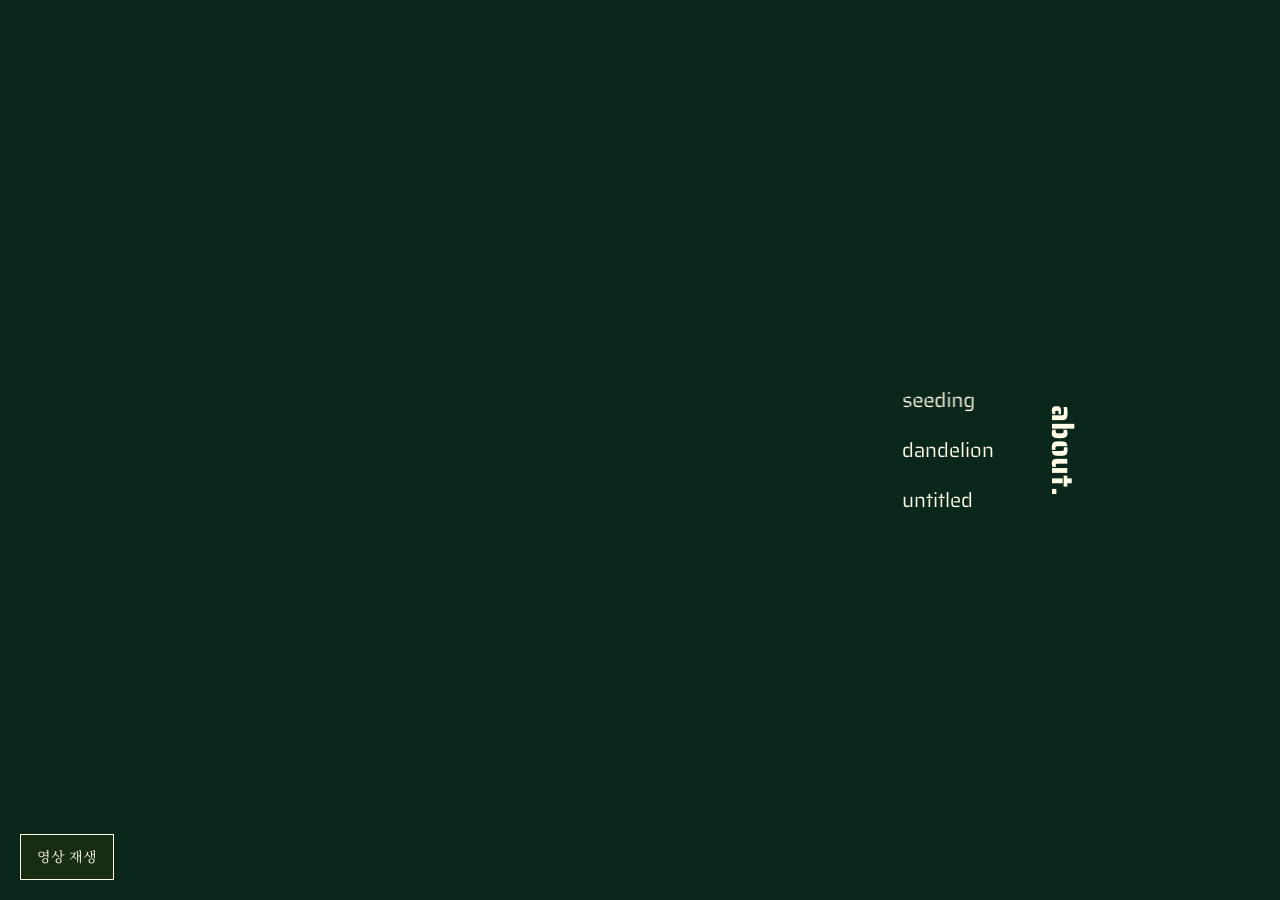
==== commit 208ccc31: "Add home menu effects: dodging seeding, scattering dandelion, melting untitled - Input becomes "seed" ====
--- a/index.html
+++ b/index.html
@@ -28,9 +28,9 @@
 
       <div class="panel intro">
         <div class="detail-menu" id="home-menu" inert>
-          <a href="./input.html">Input</a>
-          <a href="./dandelion.html">dandelion</a>
-          <a href="./untitled.html">untitled</a>
+          <a href="./input.html" id="seeding" data-effect="dodge" aria-disabled="true">seeding</a>
+          <a href="./dandelion.html" data-effect="seeds">dandelion</a>
+          <a href="./untitled.html" data-effect="melt">untitled</a>
         </div>
 
         <h2 id="about-toggle" role="button" tabindex="-1" aria-hidden="true" aria-expanded="false" aria-controls="home-menu"><span class="about-word">about.</span><svg id="letter-morph" class="letter-morph" xmlns="http://www.w3.org/2000/svg" aria-hidden="true" focusable="false"></svg></h2>
@@ -41,9 +41,13 @@
 
     <button type="button" id="video-play" class="playback-fallback" aria-controls="introVideo" hidden>영상 재생</button>
     <p id="video-status" class="video-status" role="status" aria-live="polite"></p>
+    <p id="not-ready" class="not-ready" role="status" aria-live="polite" hidden></p>
   </section>
 
+  <svg class="menu-filters" aria-hidden="true" focusable="false"><filter id="menu-goo" x="-20%" y="-20%" width="140%" height="140%"><feGaussianBlur in="SourceGraphic" stdDeviation="1.1" result="blur"/><feColorMatrix in="blur" mode="matrix" values="1 0 0 0 0  0 1 0 0 0  0 0 1 0 0  0 0 0 9 -2.6" result="goo"/><feComposite in="SourceGraphic" in2="goo" operator="atop"/></filter></svg>
+
   <script src="./home-video.js" defer></script>
+  <script src="./home-menu-effects.js" defer></script>
 
 
 </body>
--- a/home-original.css
+++ b/home-original.css
@@ -379,3 +379,37 @@
 /* Navigation stays usable when media cannot be decoded or loaded. */
 .hello-intro .about.video-unavailable{background:#0b271b}
 .hello-intro .about.video-unavailable .video-screen{display:none}
+
+/* Home menu effects (home-menu-effects.js) */
+#seeding {
+  align-self: flex-start;
+  transition: transform .26s cubic-bezier(.2, .8, .2, 1);
+  will-change: transform;
+  -webkit-user-select: none;
+  user-select: none;
+  -webkit-touch-callout: none;
+}
+.detail-menu a.is-released { visibility: hidden; }
+.menu-effect { position: fixed; z-index: 20; pointer-events: none; }
+.menu-effect.goo { filter: url(#menu-goo); }
+.menu-filters { position: absolute; width: 0; height: 0; overflow: hidden; }
+.not-ready {
+  position: fixed;
+  z-index: 30;
+  margin: 0;
+  transform: translate(-50%, -100%);
+  font: 400 14px/1.2 'SairaStencil', sans-serif;
+  letter-spacing: .02em;
+  color: #fffde8;
+  background: rgba(26, 46, 18, .88);
+  border: 1px solid rgba(255, 253, 232, .55);
+  padding: 9px 13px;
+  white-space: nowrap;
+  pointer-events: none;
+  animation: not-ready-pop .32s cubic-bezier(.2, .9, .3, 1.3);
+}
+.not-ready[hidden] { display: none; }
+@keyframes not-ready-pop {
+  from { opacity: 0; transform: translate(-50%, -70%) scale(.92); }
+  to { opacity: 1; transform: translate(-50%, -100%) scale(1); }
+}
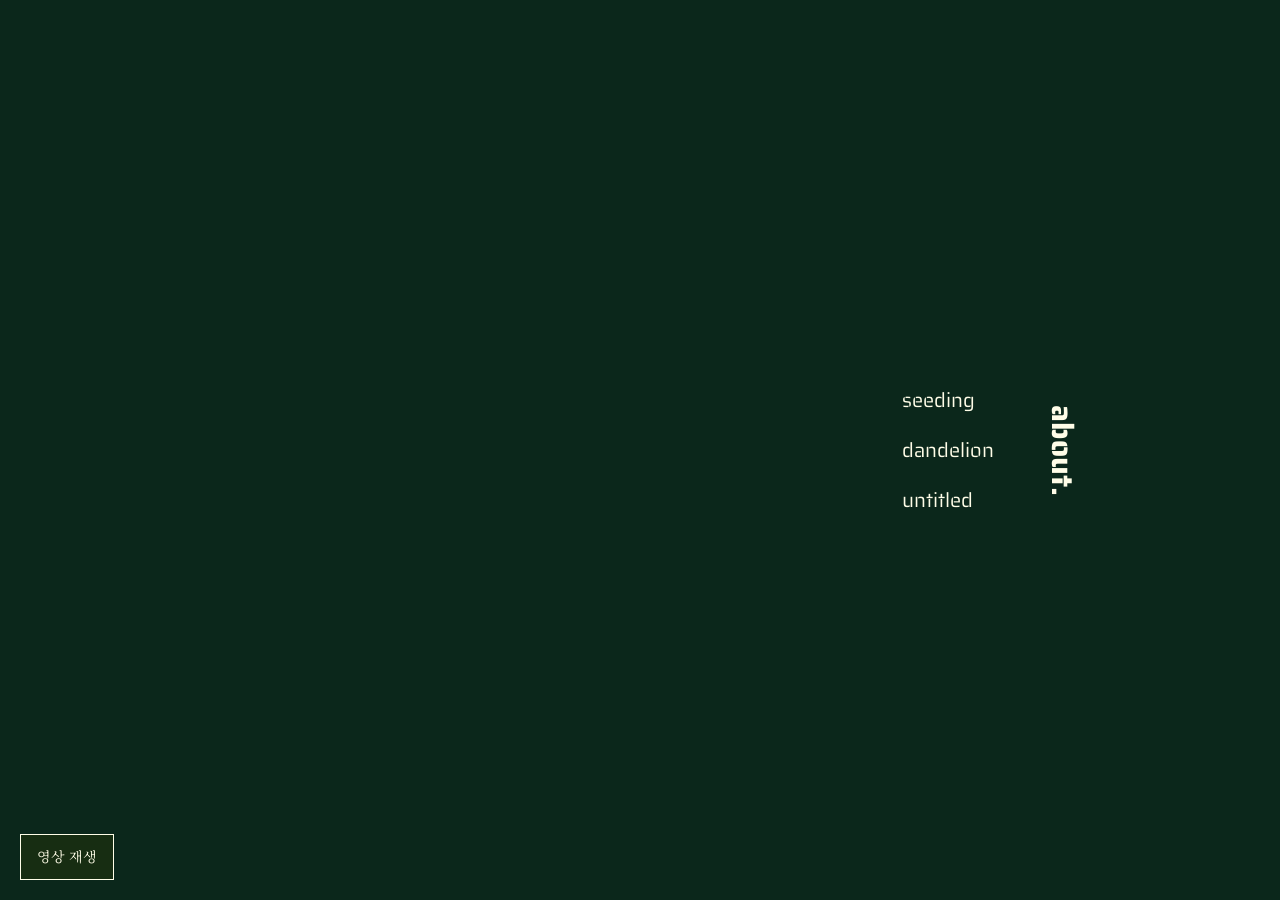
==== commit aabe19c0: "Use the dandelion and untitled menu effects on every page, add the seeding speech bubble - nav-effec" ====
--- a/index.html
+++ b/index.html
@@ -3,6 +3,7 @@
 <head>
   <meta charset="UTF-8">
   <meta name="viewport" content="width=device-width, initial-scale=1">
+  <meta name="description" content="dandellas: 연구와 프로젝트(dandelion), 공부 노트(seeding), 사진(untitled)을 모아 둔 개인 사이트.">
   <title>dandellas</title>
   <link rel="icon" href="./assets/seed.svg">
   <link rel="stylesheet" href="./fonts.css">
@@ -47,6 +48,7 @@
   <svg class="menu-filters" aria-hidden="true" focusable="false"><filter id="menu-goo" x="-20%" y="-20%" width="140%" height="140%"><feGaussianBlur in="SourceGraphic" stdDeviation="1.1" result="blur"/><feColorMatrix in="blur" mode="matrix" values="1 0 0 0 0  0 1 0 0 0  0 0 1 0 0  0 0 0 9 -2.6" result="goo"/><feComposite in="SourceGraphic" in2="goo" operator="atop"/></filter></svg>
 
   <script src="./home-video.js" defer></script>
+  <script src="./nav-effects.js" defer></script>
   <script src="./home-menu-effects.js" defer></script>
 
 
